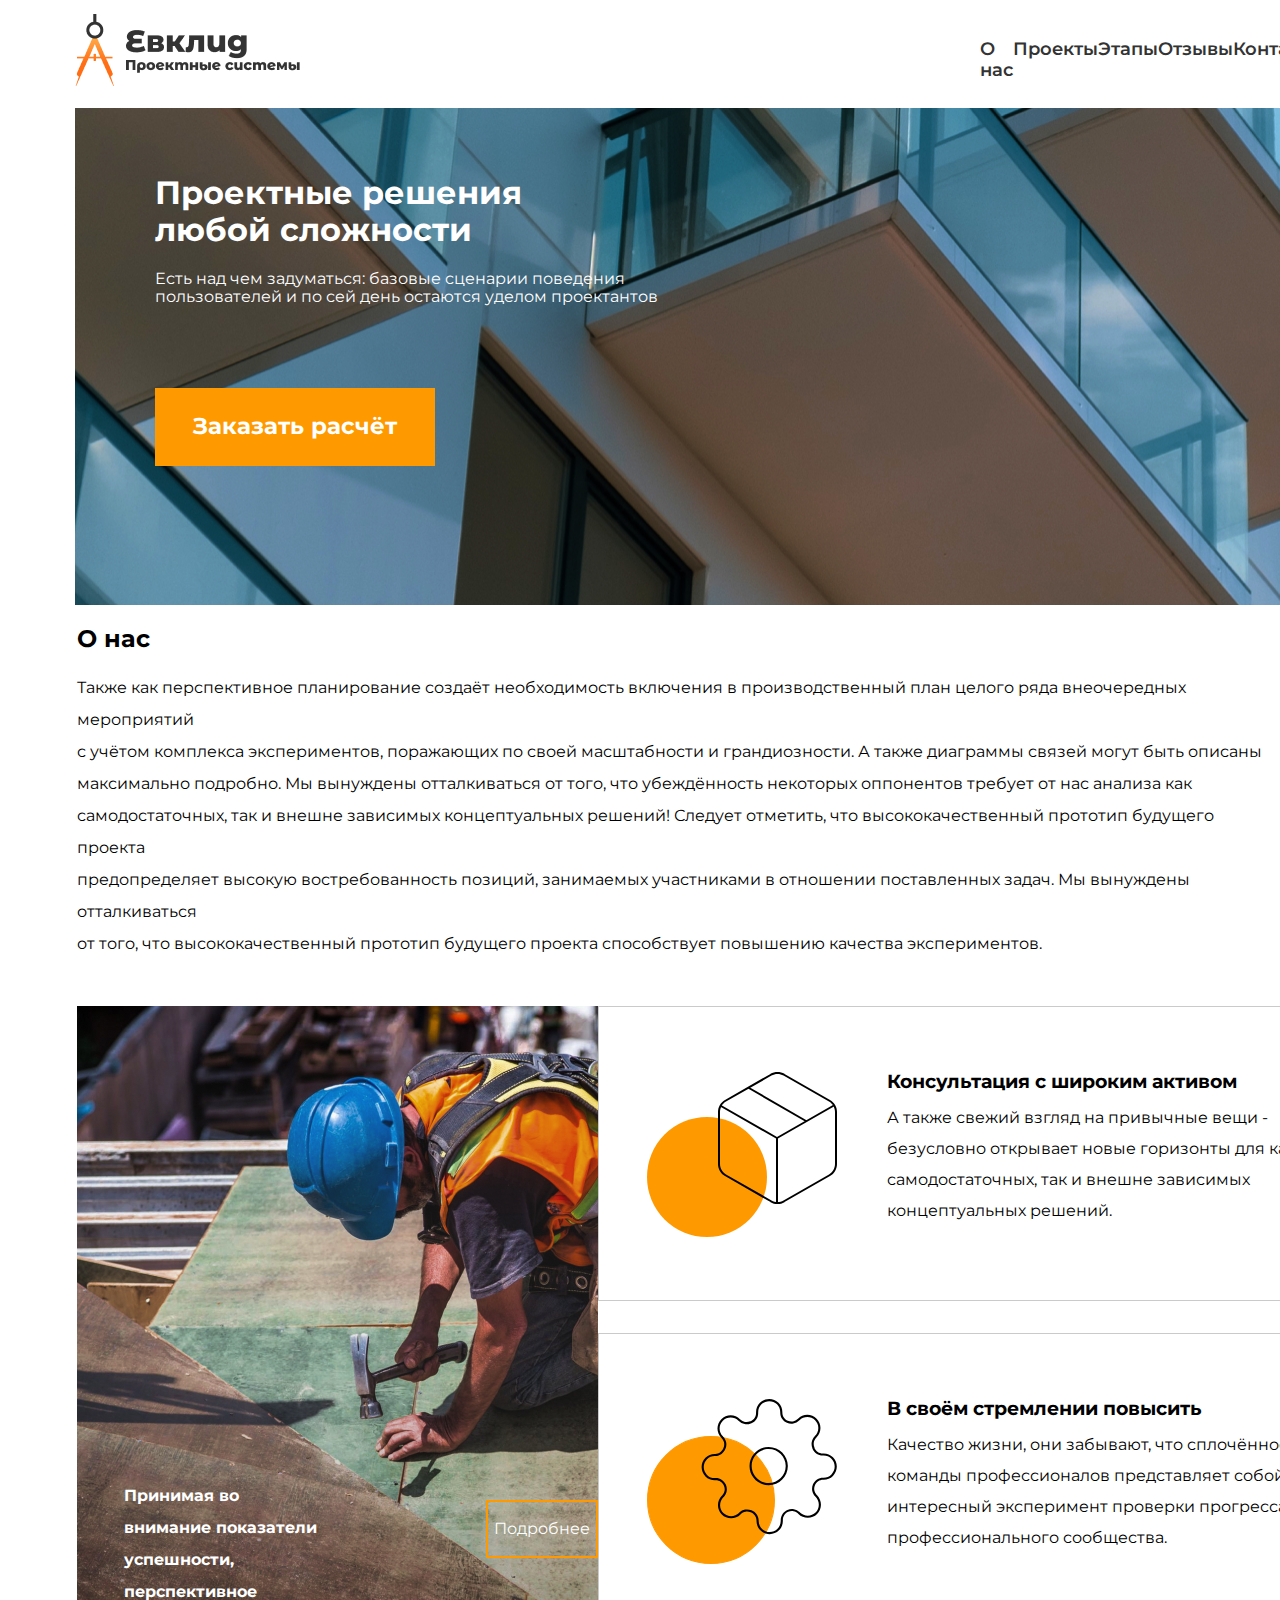
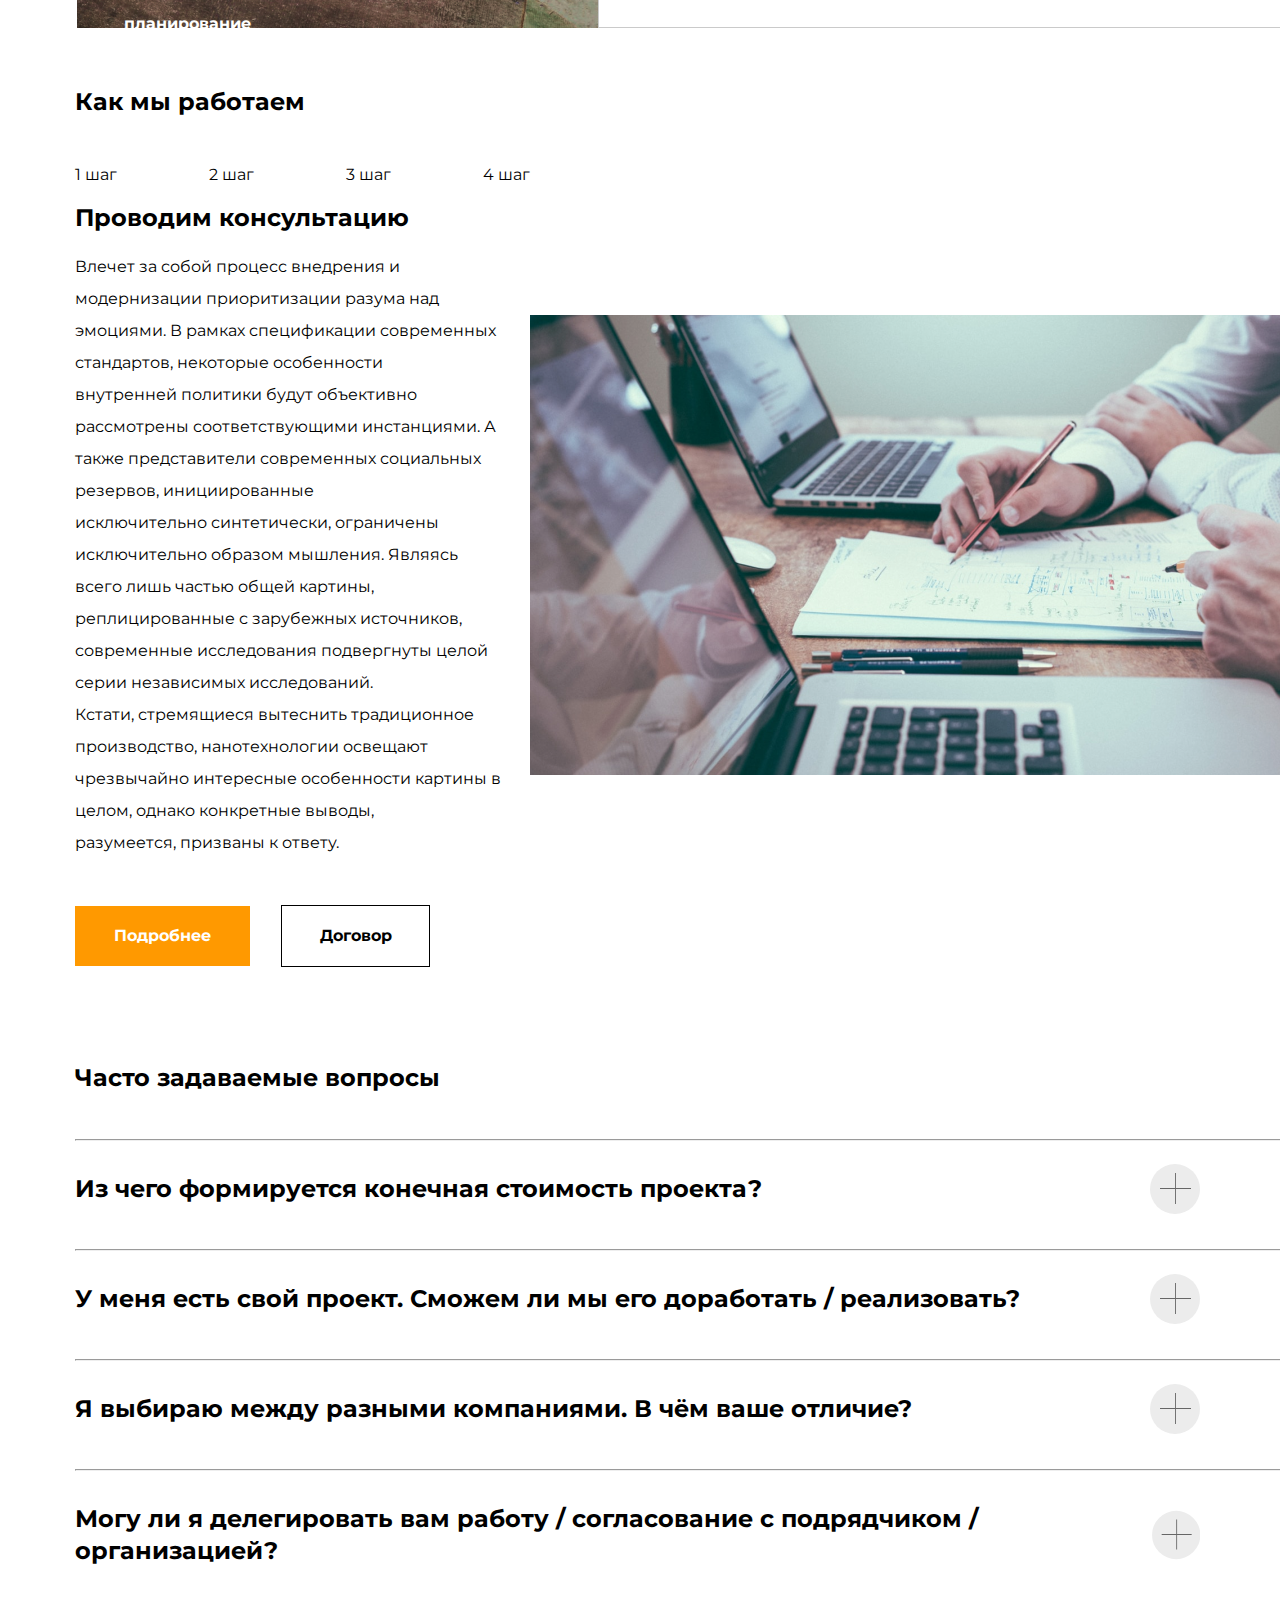
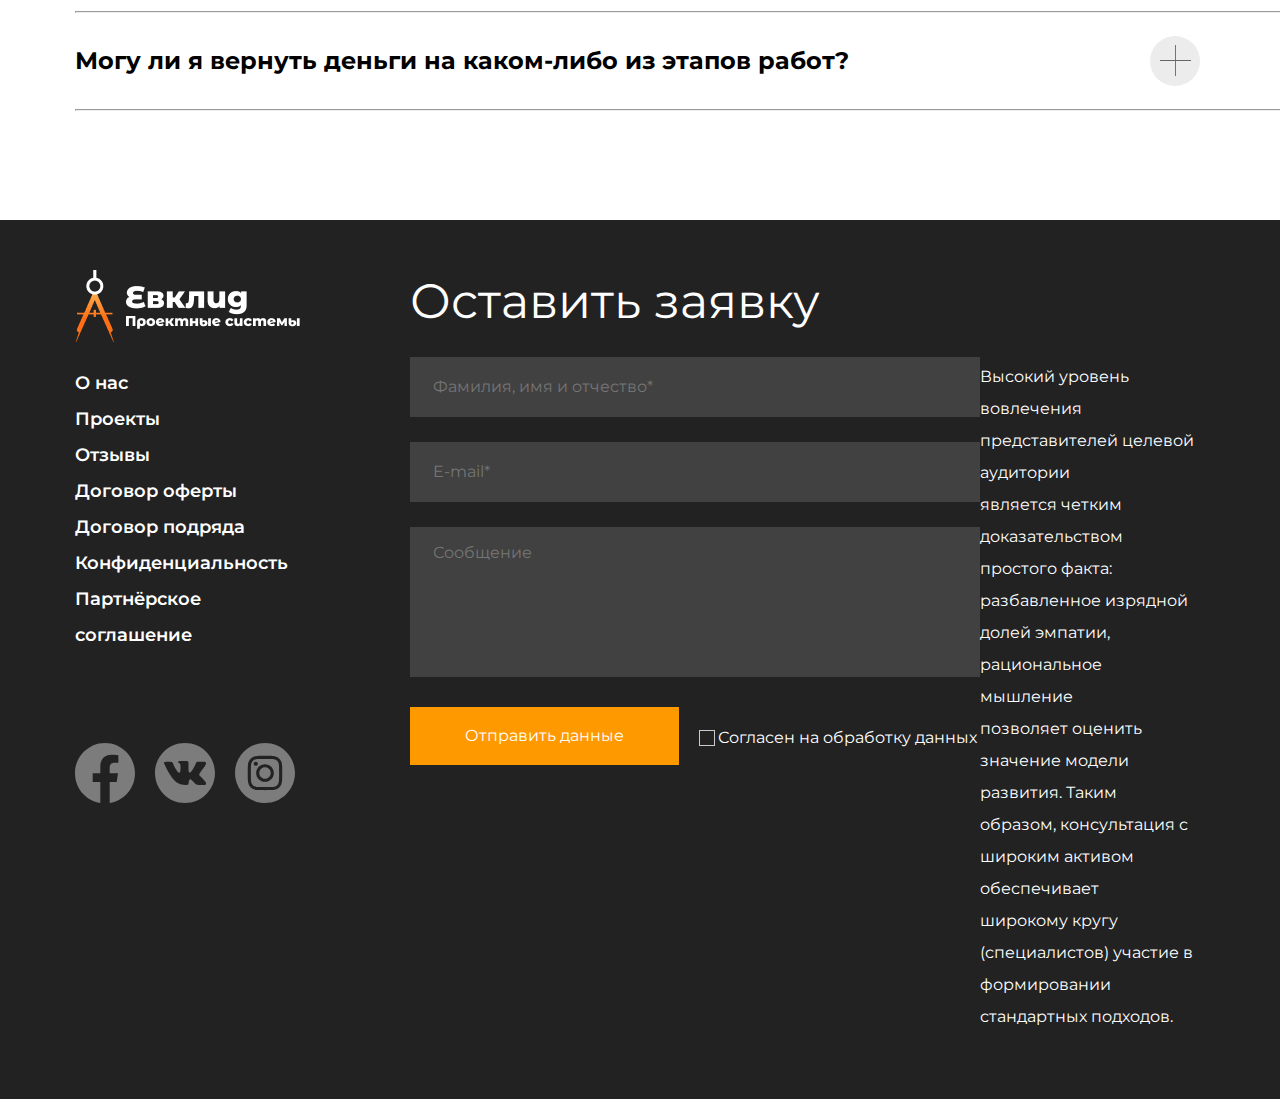
==== 11_adaptive-layout-desktop/index.html @ 70cff0f0 "fix lint error" ====
<!DOCTYPE html>
<html lang="en">

<head>
  <meta charset="UTF-8">
  <meta name="viewport" content="width=device-width, initial-scale=1.0">
  <link rel="stylesheet" href="css/normalize.css">
  <link rel="stylesheet" href="css/style.css">
  <link rel="preconnect" href="https://fonts.googleapis.com">
  <link rel="preconnect" href="https://fonts.gstatic.com" crossorigin>
  <link href="https://fonts.googleapis.com/css2?family=Montserrat:wght@400;600;700&display=swap" rel="stylesheet">
  <title>Евклид</title>
</head>

<body>
  <header>
    <div class="header">
      <div class="header__logo">
        <img src="image/Logo.png" alt="Евклид Проектные системы">
      </div>

      <nav class="header__nav">
        <ul class="header__nav__list">
          <li class="header__nav__list__item">
            <a class="header__nav__list__item__link" href="">О нас</a>
          </li>

          <li class="header__nav__list__item">
            <a class="header__nav__list__item__link" href="">Проекты</a>
          </li>

          <li class="header__nav__list__item">
            <a class="header__nav__list__item__link" href="">Этапы</a>
          </li>

          <li class="header__nav__list__item">
            <a class="header__nav__list__item__link" href="">Отзывы</a>
          </li>

          <li class="header__nav__list__item">
            <a class="header__nav__list__item__link" href="">Контакты</a>
          </li>

          <li class="header__nav__list__item">
            <div class="header__nav__list__item__search"></div>
          </li>
        </ul>
      </nav>
    </div>
  </header>
  <div class="slider">
    <div class="slider__text">
      <h1>Проектные решения<br>любой сложности</h1>
      <p>Есть над чем задуматься: базовые сценарии поведения<br> пользователей и по сей день остаются уделом
        проектантов</p>
    </div>
    <div class="slider__btn">
      <button class="slider__button button" type="submit">Заказать расчёт</button>
    </div>
  </div>
  <div class="about">
    <div class="about__text">
      <h2>О нас</h2>
      <p>Также как перспективное планирование создаёт необходимость включения в производственный план целого ряда
        внеочередных мероприятий<br> с учётом комплекса экспериментов, поражающих по своей масштабности и
        грандиозности. А также диаграммы связей могут быть описаны<br> максимально подробно. Мы вынуждены
        отталкиваться от того, что убеждённость некоторых оппонентов требует от нас анализа как<br> самодостаточных,
        так и внешне зависимых концептуальных решений! Следует отметить, что высококачественный прототип
        будущего проекта <br>предопределяет высокую востребованность позиций, занимаемых участниками в отношении
        поставленных задач. Мы вынуждены отталкиваться<br> от того, что высококачественный прототип будущего проекта
        способствует повышению качества экспериментов.</p>
    </div>
    <div class="about__card">
      <div class="about__card__left">
        <div class="about__card__left__text">
          <p>Принимая во внимание показатели успешности,<br> перспективное планирование способствует<br> подготовке и
            реализации новых принципов.</p>
          <button class="about__card__left__text__button" type="submit">Подробнее</button>
        </div>
      </div>
      <div class="about__cards">
        <div class="about__card__right">
          <div class="about__card__right__content">
            <img class="about__card__right__content__photo" src="./image/about_svg_right.svg" alt="" width="190px"
              height="165px">
            <div class="about__card__right__content__text">
              <h3>Консультация с широким активом</h3>
              <p>А также свежий взгляд на привычные вещи - <br>безусловно открывает новые горизонты для как<br>
                самодостаточных, так и внешне зависимых<br> концептуальных решений.</p>
            </div>
          </div>
        </div>
        <div class="about__card__right">
          <div class="about__card__right__content">
            <img class="about__card__right__content__photo" src="./image/about_svg_right_down.svg" alt="" width="190px"
              height="165px">
            <div class="about__card__right__content__text">
              <h3>В своём стремлении повысить</h3>
              <p>Качество жизни, они забывают, что сплочённость<br> команды профессионалов представляет собой<br>
                интересный эксперимент проверки прогресса <br>профессионального сообщества. </p>
            </div>
          </div>
        </div>
      </div>
    </div>
  </div>
  <div class="work">
    <div class="work__left">
      <h2>Как мы работаем</h2>
      <ul class="work__left__list">
        <li class="work__left__list__element"><a class="work__left__list__element__link" href="#">1 шаг</a></li>
        <li class="work__left__list__element"><a class="work__left__list__element__link" href="#">2 шаг</a></li>
        <li class="work__left__list__element"><a class="work__left__list__element__link" href="#">3 шаг</a></li>
        <li class="work__left__list__element"><a class="work__left__list__element__link" href="#">4 шаг</a></li>
      </ul>
      <div class="work__left__cons">
        <h2>Проводим консультацию</h2>
        <p>Влечет за собой процесс внедрения и модернизации приоритизации разума над<br /> эмоциями. В рамках
          спецификации современных стандартов, некоторые особенности<br /> внутренней политики будут объективно
          рассмотрены соответствующими инстанциями. А<br /> также представители современных социальных резервов,
          инициированные<br /> исключительно синтетически, ограничены исключительно образом мышления. Являясь<br />
          всего
          лишь частью общей картины, реплицированные с зарубежных источников,<br /> современные исследования
          подвергнуты целой серии независимых исследований.<br /> Кстати, стремящиеся вытеснить традиционное
          производство, нанотехнологии освещают<br /> чрезвычайно интересные особенности картины в целом, однако
          конкретные выводы,<br /> разумеется, призваны к ответу.</p>
        <button class="button button_more_info work__left__cons__button" type="submit">Подробнее</button>
        <button class="button button_contract work__left__cons__button" type="submit">Договор</button>
      </div>
    </div>
    <div class="work__right">
      <img src="image/work_photo_1.png" alt="">
    </div>
  </div>
  <div class="question">
    <h2>Часто задаваемые вопросы</h2>
    <ul class="question__list">
      <li class="question__list__elem">
        <hr class="question__list__elem__divider">
        <a href="#" class="question__list__elem__link">
          <p>Из чего формируется конечная стоимость проекта?</p>
          <svg width="50" height="50" viewBox="0 0 50 50" fill="none" xmlns="http://www.w3.org/2000/svg">
            <ellipse cx="25" cy="25" rx="25" ry="25" fill="#ECECEC" />
            <path fill-rule="evenodd" clip-rule="evenodd"
              d="M25.0571 24.0571L25.0571 9L25.9429 9L25.9429 24.0571L33.8835 24.0571L41 24.0571L41 24.9429L25.9429 24.9429L25.9429 40L25.0571 40L25.0571 24.9429L10 24.9429L10 24.0571L25.0571 24.0571Z"
              fill="#666666" />
          </svg>
        </a>
      </li>

      <li class="question__list__elem">
        <hr class="question__list__elem__divider">
        <a href="#" class="question__list__elem__link">
          <p>У меня есть свой проект. Сможем ли мы его доработать / реализовать?</p>
          <svg width="50" height="50" viewBox="0 0 50 50" fill="none" xmlns="http://www.w3.org/2000/svg">
            <ellipse cx="25" cy="25" rx="25" ry="25" fill="#ECECEC" />
            <path fill-rule="evenodd" clip-rule="evenodd"
              d="M25.0571 24.0571L25.0571 9L25.9429 9L25.9429 24.0571L33.8835 24.0571L41 24.0571L41 24.9429L25.9429 24.9429L25.9429 40L25.0571 40L25.0571 24.9429L10 24.9429L10 24.0571L25.0571 24.0571Z"
              fill="#666666" />
          </svg>
        </a>
      </li>

      <li class="question__list__elem">
        <hr class="question__list__elem__divider">
        <a href="#" class="question__list__elem__link">
          <p>Я выбираю между разными компаниями. В чём ваше отличие?</p>
          <svg width="50" height="50" viewBox="0 0 50 50" fill="none" xmlns="http://www.w3.org/2000/svg">
            <ellipse cx="25" cy="25" rx="25" ry="25" fill="#ECECEC" />
            <path fill-rule="evenodd" clip-rule="evenodd"
              d="M25.0571 24.0571L25.0571 9L25.9429 9L25.9429 24.0571L33.8835 24.0571L41 24.0571L41 24.9429L25.9429 24.9429L25.9429 40L25.0571 40L25.0571 24.9429L10 24.9429L10 24.0571L25.0571 24.0571Z"
              fill="#666666" />
          </svg>
        </a>
      </li>

      <li class="question__list__elem">
        <hr class="question__list__elem__divider">
        <a href="#" class="question__list__elem__link">
          <p>Могу ли я делегировать вам работу / согласование с подрядчиком / организацией? </p>
          <svg width="50" height="50" viewBox="0 0 50 50" fill="none" xmlns="http://www.w3.org/2000/svg">
            <ellipse cx="25" cy="25" rx="25" ry="25" fill="#ECECEC" />
            <path fill-rule="evenodd" clip-rule="evenodd"
              d="M25.0571 24.0571L25.0571 9L25.9429 9L25.9429 24.0571L33.8835 24.0571L41 24.0571L41 24.9429L25.9429 24.9429L25.9429 40L25.0571 40L25.0571 24.9429L10 24.9429L10 24.0571L25.0571 24.0571Z"
              fill="#666666" />
          </svg>
        </a>
      </li>

      <li class="question__list__elem">
        <hr class="question__list__elem__divider">
        <a href="#" class="question__list__elem__link">
          <p>Могу ли я вернуть деньги на каком-либо из этапов работ?</p>
          <svg width="50" height="50" viewBox="0 0 50 50" fill="none" xmlns="http://www.w3.org/2000/svg">
            <ellipse cx="25" cy="25" rx="25" ry="25" fill="#ECECEC" />
            <path fill-rule="evenodd" clip-rule="evenodd"
              d="M25.0571 24.0571L25.0571 9L25.9429 9L25.9429 24.0571L33.8835 24.0571L41 24.0571L41 24.9429L25.9429 24.9429L25.9429 40L25.0571 40L25.0571 24.9429L10 24.9429L10 24.0571L25.0571 24.0571Z"
              fill="#666666" />
          </svg>
        </a>
        <hr class="question__list__elem__divider">
      </li>

    </ul>
  </div>
  <div class="footer">
    <div class="footer__left">
      <img src="./image/Logo_footer.png" alt="Евклид Проектные системы">
      <ul class="list">
        <li><a class="footer__left__list__links" href="">О нас</a></li>
        <li><a class="footer__left__list__links" href="">Проекты</a></li>
        <li><a class="footer__left__list__links" href="">Отзывы</a></li>
        <li><a class="footer__left__list__links" href="">Договор оферты</a></li>
        <li><a class="footer__left__list__links" href="">Договор подряда</a></li>
        <li><a class="footer__left__list__links" href="">Конфиденциальность</a></li>
        <li><a class="footer__left__list__links" href="">Партнёрское соглашение</a></li>
      </ul>
      <div class="footer__left__social">
        <ul class="footer__left__social__links">
          <li class="footer__left__social__links__element">
            <a href="">
              <svg width="60" height="60" viewBox="0 0 60 60" fill="none" xmlns="http://www.w3.org/2000/svg">
                <path
                  d="M30 0C13.5 0 0 13.5241 0 30.1807C0 45.241 10.98 57.741 25.32 60V38.9157H17.7V30.1807H25.32V23.5241C25.32 15.9639 29.79 11.8072 36.66 11.8072C39.93 11.8072 43.3499 12.3795 43.3499 12.3795V19.8193H39.57C35.85 19.8193 34.68 22.1386 34.68 24.5181V30.1807H43.0199L41.6699 38.9157H34.68V60C41.7493 58.8791 48.1866 55.2576 52.8297 49.7893C57.4729 44.3211 60.016 37.3664 59.9999 30.1807C59.9999 13.5241 46.4999 0 30 0Z"
                  fill="#7C7C7C" />
              </svg>
            </a>
          </li>

          <li class="footer__left__social__links__element">
            <a href="#">
              <svg width="60" height="60" viewBox="0 0 60 60" fill="none" xmlns="http://www.w3.org/2000/svg">
                <path
                  d="M30 0C13.432 0 0 13.4314 0 30C0 46.5686 13.432 60 30 60C46.568 60 60 46.5686 60 30C60 13.4314 46.568 0 30 0ZM45.2176 33.2446C46.6159 34.6103 48.0951 35.8957 49.3504 37.4026C49.9065 38.0692 50.4307 38.7585 50.8297 39.5337C51.3993 40.6392 50.8849 41.8515 49.8954 41.9171L43.7494 41.9159C42.162 42.0473 40.8988 41.4071 39.8339 40.3218C38.9837 39.457 38.195 38.5332 37.3762 37.6389C37.0416 37.2718 36.6893 36.9262 36.2695 36.6543C35.4316 36.1093 34.7036 36.2762 34.2236 37.1515C33.7344 38.0421 33.6227 39.0292 33.5761 40.0205C33.5092 41.4697 33.0721 41.8484 31.618 41.9165C28.5109 42.062 25.5628 41.5906 22.8227 40.0241C20.4055 38.6425 18.5346 36.6924 16.9043 34.4845C13.7297 30.1805 11.2984 25.4566 9.11386 20.597C8.6222 19.5026 8.98189 18.917 10.1893 18.8943C12.1952 18.8557 14.2011 18.8606 16.2071 18.8925C17.0234 18.9054 17.5636 19.3725 17.8772 20.1428C18.9612 22.8098 20.2901 25.3473 21.9554 27.7007C22.3992 28.3274 22.8522 28.9522 23.4973 29.3948C24.2093 29.8834 24.7519 29.7219 25.0877 28.9271C25.3025 28.4219 25.3952 27.8817 25.4418 27.3404C25.6014 25.486 25.6205 23.6323 25.3442 21.7854C25.1724 20.6296 24.5224 19.8832 23.3702 19.6647C22.7834 19.5536 22.8694 19.3363 23.1548 19.0011C23.6501 18.4217 24.1142 18.0632 25.0416 18.0632L31.9857 18.062C33.0801 18.2768 33.3256 18.7679 33.4742 19.8703L33.4803 27.5871C33.4674 28.0137 33.6945 29.2782 34.4606 29.5574C35.0744 29.76 35.4795 29.2677 35.8465 28.8792C37.5118 27.112 38.6983 25.0263 39.7608 22.8675C40.2298 21.9155 40.6343 20.9303 41.0271 19.9433C41.3193 19.2135 41.7735 18.8544 42.5972 18.8667L49.2841 18.8747C49.4811 18.8747 49.6812 18.8765 49.8764 18.9103C51.0034 19.103 51.3121 19.5879 50.9635 20.6873C50.4147 22.4145 49.3485 23.8533 48.3063 25.2958C47.1892 26.8401 45.9977 28.3304 44.8917 29.8815C43.8752 31.2994 43.9556 32.0133 45.2176 33.2446Z"
                  fill="#7C7C7C" />
              </svg>
            </a>
          </li>

          <li class="footer__left__social__links__element">
            <a href="#">
              <svg width="60" height="60" viewBox="0 0 60 60" fill="none" xmlns="http://www.w3.org/2000/svg">
                <path
                  d="M24.2578 30C24.2578 33.1714 26.8286 35.7422 30 35.7422C33.1714 35.7422 35.7422 33.1714 35.7422 30C35.7422 26.8286 33.1714 24.2578 30 24.2578C26.8286 24.2578 24.2578 26.8286 24.2578 30Z"
                  fill="#7C7C7C" />
                <path
                  d="M16.571 19.8403C16.8471 19.0923 17.2874 18.4153 17.8596 17.8596C18.4154 17.2874 19.0919 16.847 19.8404 16.571C20.4474 16.3352 21.3593 16.0546 23.0388 15.9781C24.8557 15.8953 25.4004 15.8774 30 15.8774C34.6001 15.8774 35.1448 15.8948 36.9612 15.9777C38.6407 16.0546 39.5531 16.3352 40.1596 16.571C40.9081 16.847 41.5851 17.2874 42.1404 17.8596C42.7126 18.4153 43.1529 19.0919 43.4294 19.8403C43.6652 20.4473 43.9458 21.3596 44.0222 23.0392C44.1051 24.8556 44.1229 25.4003 44.1229 30.0004C44.1229 34.6 44.1051 35.1447 44.0222 36.9616C43.9458 38.6411 43.6652 39.553 43.4294 40.16C43.1529 40.9084 42.713 41.585 42.1408 42.1407C41.5851 42.7129 40.9085 43.1533 40.1601 43.4293C39.5531 43.6655 38.6407 43.9461 36.9612 44.0226C35.1448 44.1054 34.6005 44.1228 30.0005 44.1228C25.3999 44.1228 24.8552 44.1054 23.0392 44.0226C21.3597 43.9461 20.4474 43.6655 19.8404 43.4293C18.338 42.8498 17.1506 41.6624 16.571 40.16C16.3353 39.553 16.0547 38.6411 15.9778 36.9616C15.8949 35.1447 15.8775 34.6 15.8775 30.0004C15.8775 25.4003 15.8949 24.8556 15.9778 23.0392C16.0542 21.3596 16.3348 20.4473 16.571 19.8403ZM30 38.8457C34.8857 38.8457 38.8463 34.8856 38.8463 29.9999C38.8463 25.1142 34.8857 21.1541 30 21.1541C25.1147 21.1541 21.1542 25.1142 21.1542 29.9999C21.1542 34.8856 25.1147 38.8457 30 38.8457ZM20.8044 22.8716C21.9461 22.8716 22.8717 21.946 22.8717 20.8044C22.8717 19.6627 21.9461 18.7371 20.8044 18.7371C19.6628 18.7371 18.7372 19.6627 18.7372 20.8044C18.7376 21.946 19.6628 22.8716 20.8044 22.8716Z"
                  fill="#7C7C7C" />
                <path
                  d="M30 0C46.566 0 60 13.434 60 30C60 46.566 46.566 60 30 60C13.434 60 0 46.566 0 30C0 13.434 13.434 0 30 0ZM12.8773 37.1022C12.9607 38.936 13.2523 40.188 13.678 41.2839C14.5729 43.5979 16.4021 45.4271 18.7161 46.322C19.8116 46.7477 21.064 47.0389 22.8973 47.1227C24.7343 47.2064 25.3212 47.2266 29.9995 47.2266C34.6783 47.2266 35.2647 47.2064 37.1022 47.1227C38.9355 47.0389 40.188 46.7477 41.2834 46.322C42.4333 45.8894 43.4743 45.2115 44.3349 44.3349C45.211 43.4747 45.889 42.4333 46.3216 41.2839C46.7473 40.1884 47.0389 38.936 47.1222 37.1027C47.2069 35.2652 47.2266 34.6783 47.2266 30C47.2266 25.3217 47.2069 24.7348 47.1227 22.8978C47.0393 21.064 46.7482 19.812 46.3225 18.7161C45.8899 17.5667 45.2115 16.5253 44.3349 15.6651C43.4747 14.7885 42.4333 14.1106 41.2839 13.678C40.188 13.2523 38.936 12.9611 37.1022 12.8773C35.2652 12.7936 34.6783 12.7734 30 12.7734C25.3217 12.7734 24.7348 12.7936 22.8978 12.8778C21.064 12.9611 19.812 13.2523 18.7161 13.6775C17.5667 14.1101 16.5253 14.7885 15.6647 15.6651C14.7885 16.5257 14.1101 17.5667 13.678 18.7161C13.2518 19.812 12.9607 21.064 12.8769 22.8978C12.7931 24.7348 12.7734 25.3217 12.7734 30C12.7734 34.6783 12.7931 35.2652 12.8773 37.1022Z"
                  fill="#7C7C7C" />
              </svg>
            </a>
          </li>

        </ul>
      </div>
    </div>
    <div class="footer__center">
      <h2>Оставить заявку</h2>
      <div class="footer__center__forms">
        <label>
          <input class="footer__center__name footer__center__input" type="text" placeholder="Фамилия, имя и отчество*" required>
        </label>
        <label>
          <input class="footer__center__mail footer__center__input" type="email" placeholder="E-mail*" required>
        </label>
        <label>
          <input class="footer__center__message footer__center__input" type="text" placeholder="Сообщение">
        </label>
      </div>
      <div class="footer__center__submit">
        <button class="footer__center__submit__button" type="submit">Отправить данные</button>
        <input class="footer__center__submit__checkbox" id="footer_center_submit_checkbox"
          name="footer_center_submit_checkbox" type="checkbox">
        <label for="footer_center_submit_checkbox">Согласен на обработку данных</label>
      </div>
    </div>
    <div class="footer__right">
      <p>Высокий уровень вовлечения <br>представителей целевой аудитории<br> является четким доказательством<br>
        простого
        факта: разбавленное изрядной<br> долей эмпатии, рациональное мышление<br> позволяет оценить значение
        модели<br>
        развития. Таким образом, консультация с<br> широким активом обеспечивает<br> широкому кругу (специалистов)
        участие в<br> формировании стандартных подходов. </p>
    </div>
  </div>
</body>

</html>
---- 11_adaptive-layout-desktop/css/style.css ----
:root {
    --default-orange: #FF9900;
    --hover-orange: #FF9900B2;
    --active-orange: #E1670E;
    --default-black: #000000;
    --default-white: #FFFFFF;
}

* {
    box-sizing: border-box;
}

body {
    max-width: 1920px;
    font-family: 'Montserrat', sans-serif;
    background-color: #fff;
}

a:active,
a:hover,
a {
  text-decoration: none;
  color: var(--default-black);
}

.header {
    display: flex;
    background-color: #fff;
    padding-bottom: 10px;
}

.header__logo {
    margin-top: 14px;
    margin-left: 75px;
}

.header__nav {
    margin-top: 21px;
    margin-left: 640px;
    width: 950px;
    font-size: 18px;
    font-weight: 600;
}

.header__nav__list {
    display: flex;
    list-style: none;
    justify-content: space-around;
}

.header__nav__list__item__link {
    color: #333333;
    cursor: pointer;
}

.header__nav__list__item__link:hover {
    border-bottom: 2px solid var(--default-orange);
}

.header__nav__list__item__link:focus {
    border: 2px solid var(--active-orange);
}

.header__nav__list__item__link:active {
    color: #E1670E;
    border-bottom: 2px solid #E1670E;
}

.header__nav__list__item__search {
    width: 24px;
    height: 24px;
    cursor: pointer;
    background-image: url('./../image/search.svg');
    background-repeat: no-repeat;
}

.header__nav__list__item__search:hover {
    background-image: url('./../image/search_hover.svg');
}

.header__nav__list__item__search:focus:before {
    content: '';
    border: 2px solid var(--default-orange);
    padding-top: 4px;
    padding-left: 28px;
    padding-bottom: 5px;
    margin-left: -27px;
}

.slider {
    margin-left: 75px;
    padding-bottom: 139px;
    background-image: url(../image/slider_photo.png);
    background-repeat: no-repeat;
}

.slider__text {
    padding-top: 45px;
    padding-left: 80px;
    color: var(--default-white);
}

.slider__text h2 {
    font-weight: 800;
    font-size: 70px;
    line-height: 85px;
}

.slider__text h3 {
    margin-top: -35px;
    font-weight: bold;
    font-size: 24px;
    line-height: 29px;
}

.slider__button,
.button {
    cursor: pointer;
    margin-left: 80px;
    margin-top: 65px;
    border: none;
    outline: none;
    color: var(--default-white);
    background-color: var(--default-orange);
    width: 280px;
    height: 78px;
    font-weight: bold;
    font-size: 23px;
    line-height: 29px;
    text-align: center;
}

.slider__button:hover,
.slider__button:focus {
    opacity: 0.7;
}

.slider__button:active {
    background-color: #E1670E;
}

.about {
    margin-left: 77px;
    margin-bottom: 40px;
}

.about__text h4 {
    margin-bottom: 20px;
    font-style: normal;
    font-weight: normal;
    font-size: 48px;
    line-height: 59px;
}

.about__text p {
    font-style: normal;
    font-weight: normal;
    font-size: 16px;
    line-height: 32px;
}

.about__card {
    display: flex;
    justify-content: space-between;
    margin-top: 46px;
    height: 622px;
}

.about__card__left {
    flex-grow: 1;
    background-image: url(../image/about_photo.jpg);
    background-repeat: no-repeat;
}

.about__card__left__text {
    display: flex;
    margin-top: 477px;
}

.about__card__left__text p {
    margin-top: -3px;
    margin-left: 47px;
    font-style: normal;
    font-weight: bold;
    font-size: 16px;
    line-height: 32px;
    color: var(--default-white);
}

.about__card__left__text__button {
    margin-left: 166px;
    margin-top: 17px;
    width: 175px;
    height: 58px;
    border: 2px solid var(--default-orange);
    background-color: Transparent;
    cursor: pointer;
    color: var(--default-white);
}

.about__card__left__text__button:hover,
.about__card__left__text__button:focus {
    background-color: #FF9900;
}

.about__card__left__text__button:active {
    background-color: #E1670E;
    border-color: #E1670E;
}

.about__cards {
    display: flex;
    flex-direction: column;
    justify-content: space-between;
    height: 622px;
    margin-right: 61px;
}

.about__card__right {
    width: 870px;
    height: 295px;
    border: 1px solid #CACACA;
}

.about__card__right__content {
    display: flex;
    margin-top: 35px;
}

.about__card__right__content__photo {
    margin-left: 48px;
    margin-top: 30px;
}

.about__card__right__content__text {
    padding-top: 10px;
    margin-left: 50px;
}

.about__card__right__content__text p {
    line-height: 31px;
    margin-top: -9px;
}

.work {
    display: flex;
    margin-left: 75px;
    justify-content: space-between;
}

.work__left h4 {
    margin-bottom: 20px;
    font-style: normal;
    font-weight: normal;
    font-size: 48px;
    line-height: 59px;
}

.work__left__list {
    width: 455px;
    padding: 0;
    margin-top: 50px;
    list-style: none;
    display: flex;
    justify-content: space-between;
}

.work__left__list__element__link:hover {
    color: #FF9900;
}

.work__left__list__element__link:focus {
    color: #333333;
    border: 2px solid #FF9900;
}

.work__left__list__element__link:active {
    border: none;
    color: #E1670E;
}

.work__left__cons h3 {
    margin-top: 45px;
    margin-bottom: -4px;
    font-style: normal;
    font-weight: bold;
    font-size: 24px;
    line-height: 32px;
}

.work__left__cons p {
    font-style: normal;
    font-weight: normal;
    font-size: 16px;
    line-height: 32px;
}

.work__left__cons__button {
  padding: 0;
  margin: 31px 0 0;
  font-style: normal;
  font-weight: bold;
  font-size: 16px;
  line-height: 20px;
}

.button_more_info {
    width: 175px;
    height: 60px;
}

.button_more_info:hover,
.button_more_info:focus {
    background-color: #F7B045;
}

.button_more_info:active {
    background-color: #E1670E;
}

.button_contract {
    margin-left: 28px;
    width: 147px;
    height: 60px;
    color: var(--default-black);
    background-color: var(--default-white);
    outline: 1px solid var(--default-black);
}

.button_contract:hover,
.button_contract:focus {
    color: #FFFFFF;
    background-color: #666666;
    outline-color: #666666;
}

.button_contract:active {
    background-color: #000000;
}

.work__right {
    margin-top: 247px;
    margin-right: 73px;
}

.work__right img {
  width: 870px;
  height: 460px;
}

.question {
    margin-top: 98px;
    margin-left: 75px;
}

.question h4 {
    margin: 0;
    padding: 0;
    font-style: normal;
    font-weight: normal;
    font-size: 48px;
    line-height: 59px;
}

.question__list {
    padding: 0;
    margin-top: 47px;
}

.question__list__elem:not(:first-child) {
    margin-top: 20px;
}

.question__list__elem {
    list-style: none;
}

.question__list__elem__divider {
    margin-left: 0;
    width: 1770px;
}

.question__list__elem__link {
    display: flex;
    justify-content: space-between;
    align-items: center;
    text-decoration: none;
}

.question__list__elem__link svg {
    margin-right: 80px;
}

.question__list__elem__link:hover p,
.question__list__elem__link:focus p {
    color: #FF9900;
}

.question__list__elem__link:hover svg ellipse,
.question__list__elem__link:focus svg ellipse {
    fill: #FF9900;
}

.question__list__elem__link:hover svg path,
.question__list__elem__link:focus svg path {
    fill: white;
}

.question__list__elem.question__list__elem:hover .question__list__elem__divider{
  border: 1px solid #FF9900;
}

.question__list__elem.question__list__elem:hover + .question__list__elem .question__list__elem__divider:not(:last-child){
  border: 1px solid #FF9900;
}

.question__list__elem.question__list__elem:focus .question__list__elem__divider{
    border: 1px solid #FF9900;
}

.question__list__elem.question__list__elem:focus + .question__list__elem .question__list__elem__divider:not(:last-child){
    border: 1px solid #FF9900;
}

.question__list__elem__link:active p {
    color: black;
}

.question__list__elem__link:active svg {
    transform: rotate(45deg);
}

.question__list__elem__link:active svg ellipse {
    fill: #ECECEC;
}

.question__list__elem__link p {
  font-family: 'Montserrat', serif;
    font-style: normal;
    font-weight: 700;
    font-size: 24px;
    line-height: 32px;
    color: black;
}

.footer {
    display: flex;
    justify-content: space-between;
    margin-top: 109px;
    background-color: #222222;
    padding-bottom: 50px;
}

.footer__left {
    margin-left: 75px;
    margin-top: 50px;
}

.list {
    padding: 0;
    margin-top: 19px;
    list-style: none;
    font-style: normal;
    font-weight: 600;
    font-size: 18px;
    line-height: 36px;
}

.footer__left__list__links {
  color: white;
  cursor: pointer;
}

.footer__left__list__links:hover {
    color: #FF9900;
}

.footer__left__list__links:focus {
    border: 1px solid #FF9900;
}

.footer__left__list__links:active {
    color: #E1670E;
    border: none;
}

.footer__left__social {
    margin-top: 90px;
}

.footer__left__social__links {
    display: flex;
    justify-content: space-between;
    margin: 0;
    padding: 0;
    width: 220px;
    list-style: none;
}

.footer__left__social__links__element a {
    display: block;
    width: 60px;
    height: 60px;
}

.footer__left__social__links__element {
    height: 60px;
    width: 60px;
    cursor: pointer;
}

.footer__left__social__links__element a:hover svg path{
    fill: #FF9900;
}

.footer__left__social__links__element a:focus {
    border: 1px solid #FF9900;
}

.footer__left__social__links__element a:active svg path {
    fill: #E1670E;
}

.footer__left__social__links__element a:active {
    border: none;
}

.footer__center {
    margin-left: 110px;
    margin-top: 52px;
}

.footer__center h2 {
    margin: 0;
    color: var(--default-white);
    font-style: normal;
    font-weight: normal;
    font-size: 48px;
    line-height: 59px;
}

.footer__center__forms {
    display: flex;
    flex-direction: column;
    color: #CACACA;
}

.footer__center__input {
    width: 570px;
    height: 60px;
    padding-left: 23px;
    outline: none;
    border: none;
    background-color: #414141;
}

.footer__center__input:hover,
.footer__center__input:focus {
  background-color: #666666;
  color: #CACACA;
}

.footer__center__input:active {
  background-color: #666666;
}

.footer__center__input:active::placeholder {
  color: white;
}

.footer__center__name {
    margin-top: 26px;
}

.footer__center__mail {
    margin-top: 25px;
}

.footer__center__message {
    margin-top: 25px;
    height: 150px;
    padding-bottom: 100px;
}

.footer__center__submit {
    display: flex;
    margin-top: 20px;
}

.footer__center__submit__button {
  cursor: pointer;
  margin-top: 10px;
  width: 269px;
  height: 58px;
  border: none;
  background-color: #FF9900;
  color: var(--default-white);
}

.footer__center__submit__button:hover,
.footer__center__submit__button:focus {
  background-color: #FF9900;
  opacity: 70%;
}

.footer__center__submit__button:active {
  background-color: #E1670E;
}

.footer__center__submit__checkbox {
    position: absolute;
    z-index: -1;
    opacity: 0;
}

.footer__center__submit__checkbox+label {
    margin-left: 20px;
    margin-top: 15px;
    display: flex;
    align-items: center;
    color: var(--default-white);
}

.footer__center__submit__checkbox+label::before {
    margin-right: 3px;
    content: '';
    display: inline-block;
    flex-shrink: 0;
    flex-grow: 0;
    background-repeat: no-repeat;
    background-position: center center;
    background-size: 9px 9px;
    width: 14px;
    height: 14px;
    border: 1px solid #CACACA;
}

.footer__center__submit__checkbox:checked+label::before {
    background-image: url("./../image/tick.svg");
}

.footer__right {
    margin-top: 125px;
    margin-right: 85px;
}

.footer__right p {
    color: var(--default-white);
    font-size: 16px;
    line-height: 32px;
}
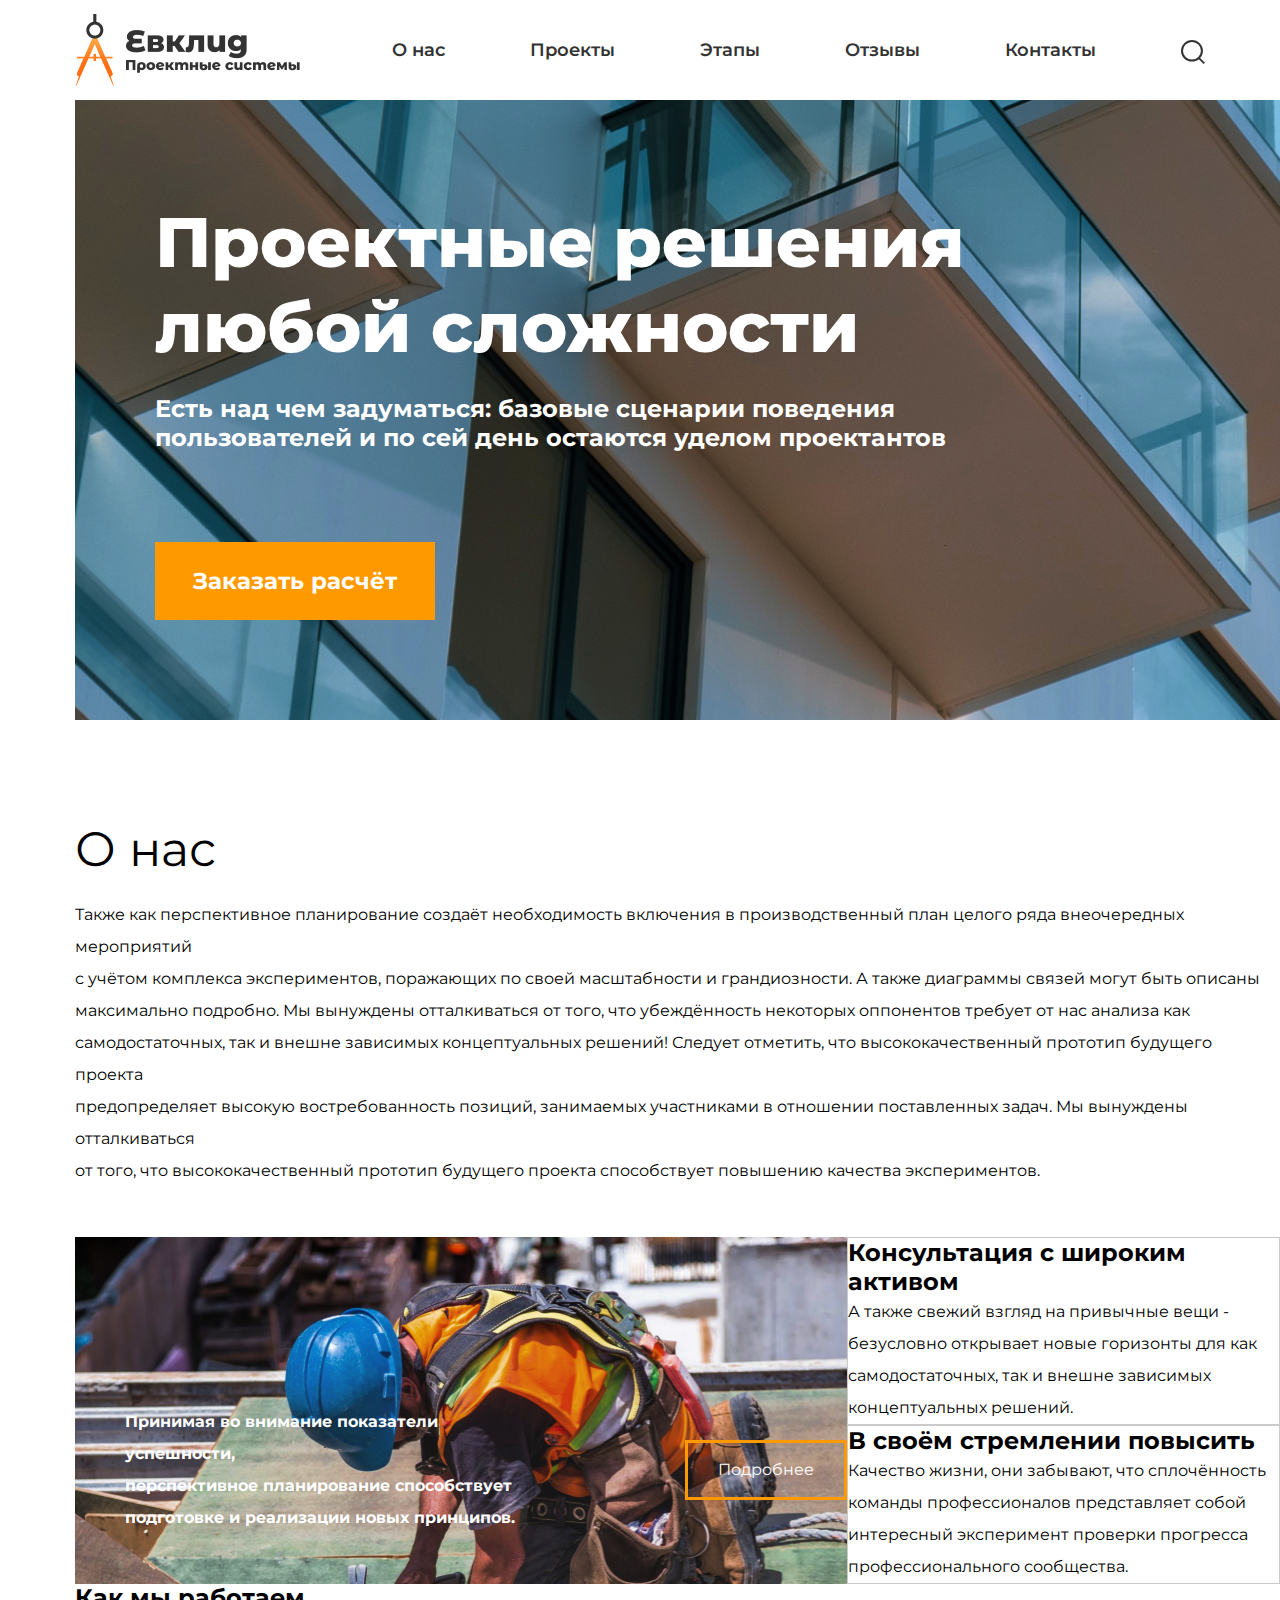
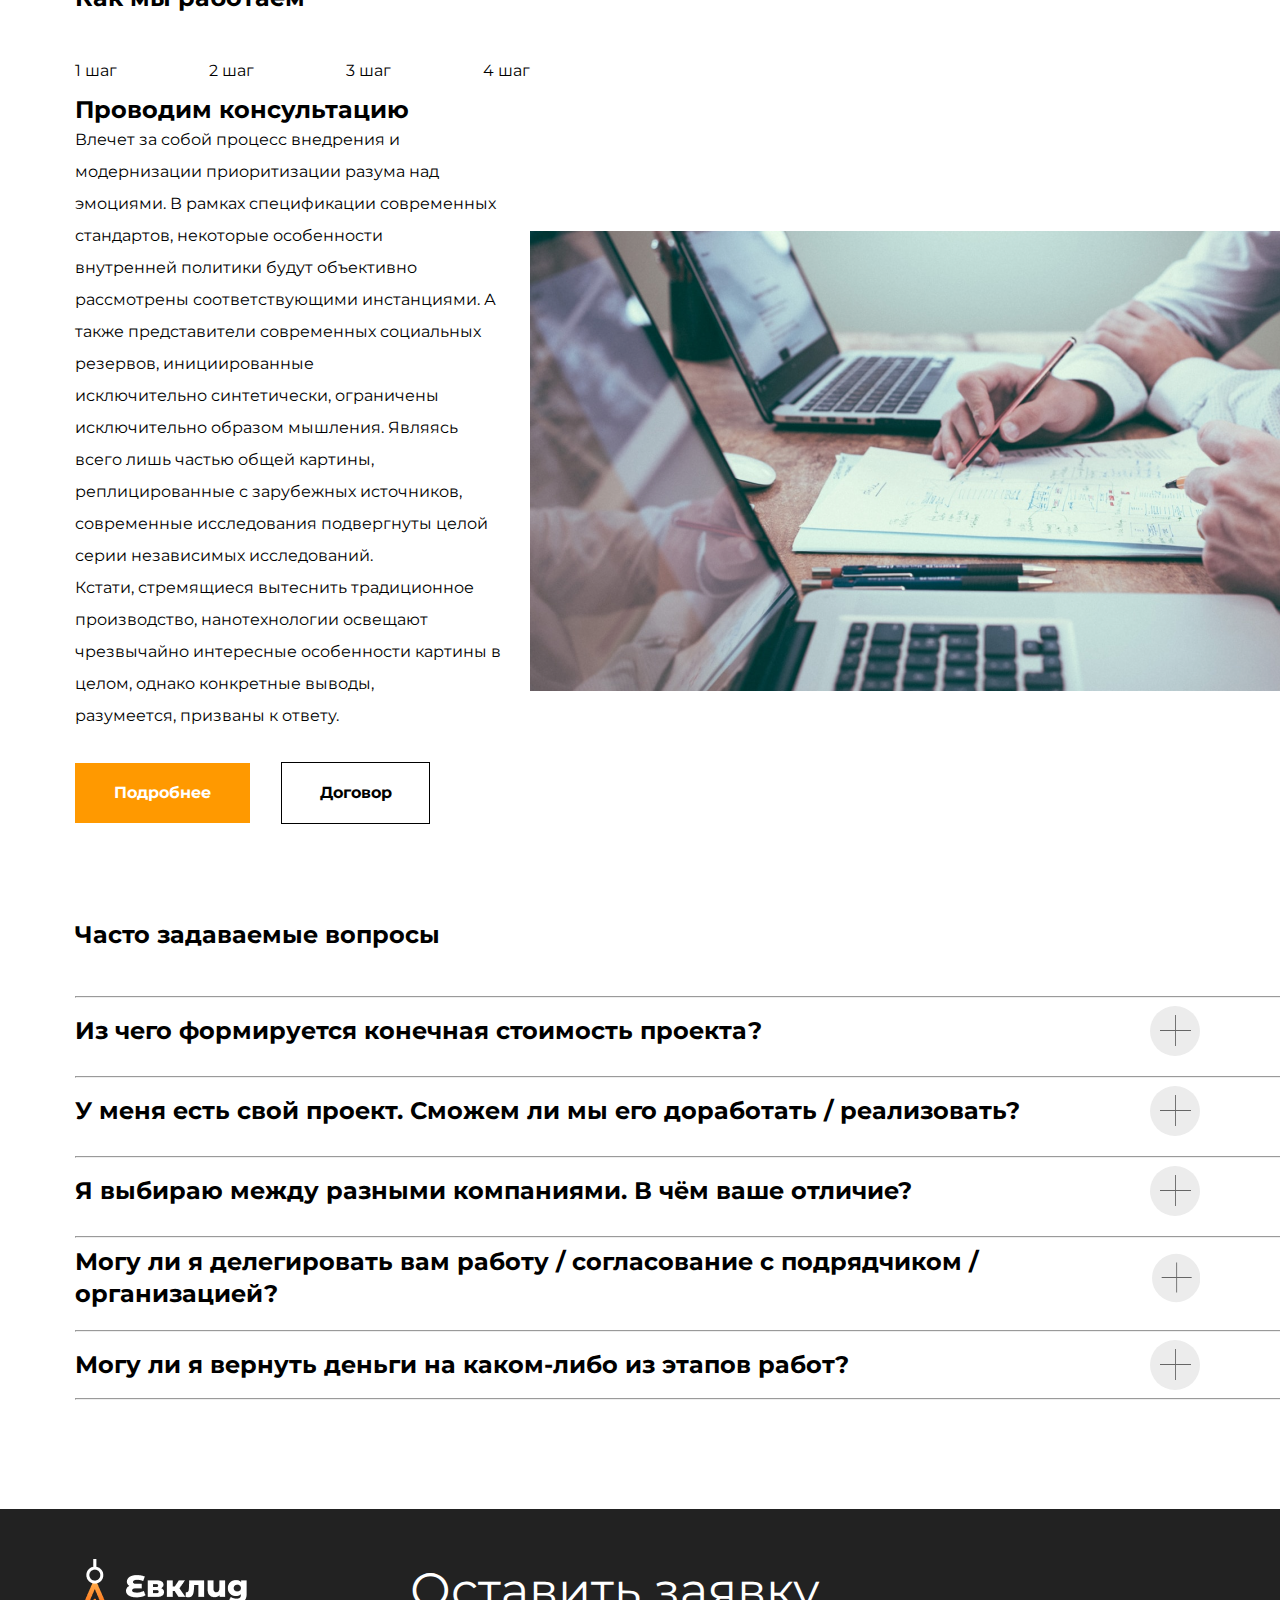
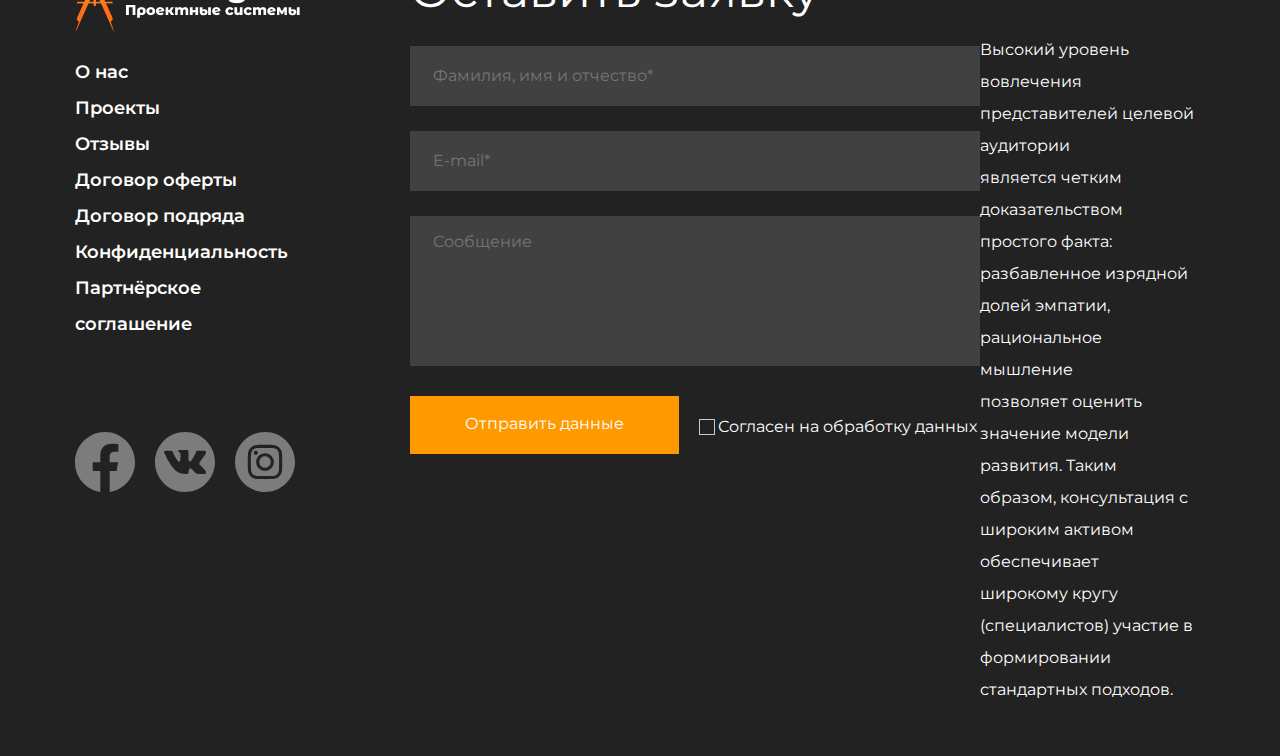
==== commit eefae916: "clear slider margins and paddings for update" ====
--- a/11_adaptive-layout-desktop/index.html
+++ b/11_adaptive-layout-desktop/index.html
@@ -49,14 +49,17 @@
     </div>
   </header>
   <div class="slider">
-    <div class="slider__text">
+  <div class="slider__content">
+    <div class="slider__content__text">
       <h1>Проектные решения<br>любой сложности</h1>
       <p>Есть над чем задуматься: базовые сценарии поведения<br> пользователей и по сей день остаются уделом
         проектантов</p>
     </div>
-    <div class="slider__btn">
+    <div class="slider__content__btn">
       <button class="slider__button button" type="submit">Заказать расчёт</button>
     </div>
+  </div>
+
   </div>
   <div class="about">
     <div class="about__text">
@@ -81,8 +84,6 @@
       <div class="about__cards">
         <div class="about__card__right">
           <div class="about__card__right__content">
-            <img class="about__card__right__content__photo" src="./image/about_svg_right.svg" alt="" width="190px"
-              height="165px">
             <div class="about__card__right__content__text">
               <h3>Консультация с широким активом</h3>
               <p>А также свежий взгляд на привычные вещи - <br>безусловно открывает новые горизонты для как<br>
@@ -92,8 +93,6 @@
         </div>
         <div class="about__card__right">
           <div class="about__card__right__content">
-            <img class="about__card__right__content__photo" src="./image/about_svg_right_down.svg" alt="" width="190px"
-              height="165px">
             <div class="about__card__right__content__text">
               <h3>В своём стремлении повысить</h3>
               <p>Качество жизни, они забывают, что сплочённость<br> команды профессионалов представляет собой<br>
--- a/11_adaptive-layout-desktop/css/style.css
+++ b/11_adaptive-layout-desktop/css/style.css
@@ -1,19 +1,22 @@
 :root {
-    --default-orange: #FF9900;
-    --hover-orange: #FF9900B2;
-    --active-orange: #E1670E;
-    --default-black: #000000;
-    --default-white: #FFFFFF;
+  --default-orange: #FF9900;
+  --hover-orange: #FF9900B2;
+  --active-orange: #E1670E;
+  --default-black: #000000;
+  --default-white: #FFFFFF;
 }
 
 * {
-    box-sizing: border-box;
+  box-sizing: border-box;
+}
+
+h1, h2, h3, h4, p {
+  margin: 0;
 }
 
 body {
-    max-width: 1920px;
-    font-family: 'Montserrat', sans-serif;
-    background-color: #fff;
+  font-family: 'Montserrat', sans-serif;
+  background-color: #fff;
 }
 
 a:active,
@@ -24,275 +27,276 @@
 }
 
 .header {
-    display: flex;
-    background-color: #fff;
-    padding-bottom: 10px;
+  padding: 14px 75px 10px 75px;
+  display: flex;
+  align-items: center;
+  background-color: #fff;
 }
 
 .header__logo {
-    margin-top: 14px;
-    margin-left: 75px;
+  margin-right: auto;
 }
 
 .header__nav {
-    margin-top: 21px;
-    margin-left: 640px;
-    width: 950px;
-    font-size: 18px;
-    font-weight: 600;
+  padding: 0;
+  font-size: 18px;
+  font-weight: 600;
 }
 
 .header__nav__list {
-    display: flex;
-    list-style: none;
-    justify-content: space-around;
-}
-
+  margin: 0;
+  padding: 0;
+  display: flex;
+  list-style: none;
+}
+
+.header__nav__list__item:not(:last-child) {
+  padding-right: 85px;
+}
 .header__nav__list__item__link {
-    color: #333333;
-    cursor: pointer;
+  color: #333333;
+  cursor: pointer;
 }
 
 .header__nav__list__item__link:hover {
-    border-bottom: 2px solid var(--default-orange);
+  border-bottom: 2px solid var(--default-orange);
 }
 
 .header__nav__list__item__link:focus {
-    border: 2px solid var(--active-orange);
+  border: 2px solid var(--active-orange);
 }
 
 .header__nav__list__item__link:active {
-    color: #E1670E;
-    border-bottom: 2px solid #E1670E;
+  color: #E1670E;
+  border-bottom: 2px solid #E1670E;
 }
 
 .header__nav__list__item__search {
-    width: 24px;
-    height: 24px;
-    cursor: pointer;
-    background-image: url('./../image/search.svg');
-    background-repeat: no-repeat;
+  width: 24px;
+  height: 24px;
+  cursor: pointer;
+  background-image: url('./../image/search.svg');
+  background-repeat: no-repeat;
 }
 
 .header__nav__list__item__search:hover {
-    background-image: url('./../image/search_hover.svg');
+  background-image: url('./../image/search_hover.svg');
 }
 
 .header__nav__list__item__search:focus:before {
-    content: '';
-    border: 2px solid var(--default-orange);
-    padding-top: 4px;
-    padding-left: 28px;
-    padding-bottom: 5px;
-    margin-left: -27px;
+  content: '';
+  border: 2px solid var(--default-orange);
 }
 
 .slider {
-    margin-left: 75px;
-    padding-bottom: 139px;
-    background-image: url(../image/slider_photo.png);
-    background-repeat: no-repeat;
-}
-
-.slider__text {
-    padding-top: 45px;
-    padding-left: 80px;
-    color: var(--default-white);
-}
-
-.slider__text h2 {
-    font-weight: 800;
-    font-size: 70px;
-    line-height: 85px;
-}
-
-.slider__text h3 {
-    margin-top: -35px;
-    font-weight: bold;
-    font-size: 24px;
-    line-height: 29px;
+  padding-left: 75px;
+  padding-bottom: 50px;
+}
+
+.slider__content {
+  padding: 100px 0 0 80px;
+  background-image: url(../image/slider_photo.png);
+  background-repeat: no-repeat;
+}
+
+.slider__content__text {
+  color: var(--default-white);
+}
+
+.slider__content__text h1 {
+  font-weight: 800;
+  font-size: 70px;
+  line-height: 85px;
+}
+
+.slider__content__text p {
+  margin-top: 24px;
+  font-style: normal;
+  font-weight: 700;
+  font-size: 24px;
+  line-height: 29px;
+}
+
+.slider__content__btn {
+  margin-top: 90px;
+  padding-bottom: 100px;
 }
 
 .slider__button,
 .button {
-    cursor: pointer;
-    margin-left: 80px;
-    margin-top: 65px;
-    border: none;
-    outline: none;
-    color: var(--default-white);
-    background-color: var(--default-orange);
-    width: 280px;
-    height: 78px;
-    font-weight: bold;
-    font-size: 23px;
-    line-height: 29px;
-    text-align: center;
+  cursor: pointer;
+  border: none;
+  outline: none;
+  color: var(--default-white);
+  background-color: var(--default-orange);
+  width: 280px;
+  height: 78px;
+  font-weight: bold;
+  font-size: 23px;
+  line-height: 29px;
+  text-align: center;
 }
 
 .slider__button:hover,
 .slider__button:focus {
-    opacity: 0.7;
+  opacity: 0.7;
 }
 
 .slider__button:active {
-    background-color: #E1670E;
+  background-color: #E1670E;
 }
 
 .about {
-    margin-left: 77px;
-    margin-bottom: 40px;
-}
-
-.about__text h4 {
-    margin-bottom: 20px;
-    font-style: normal;
-    font-weight: normal;
-    font-size: 48px;
-    line-height: 59px;
+  padding-top: 50px;
+  padding-left: 75px;
+}
+
+.about__text h2 {
+  font-style: normal;
+  font-weight: normal;
+  font-size: 48px;
+  line-height: 59px;
 }
 
 .about__text p {
-    font-style: normal;
-    font-weight: normal;
-    font-size: 16px;
-    line-height: 32px;
+  margin-top: 20px;
+  font-style: normal;
+  font-weight: normal;
+  font-size: 16px;
+  line-height: 32px;
 }
 
 .about__card {
-    display: flex;
-    justify-content: space-between;
-    margin-top: 46px;
-    height: 622px;
+  margin-top: 50px;
+  display: flex;
 }
 
 .about__card__left {
-    flex-grow: 1;
-    background-image: url(../image/about_photo.jpg);
-    background-repeat: no-repeat;
+  /*padding-top: 476px;*/
+  flex-grow: 1;
+  display: flex;
+  align-items: flex-end;
+  max-width: 868px;
+  background-image: url(../image/about_photo.jpg);
+  background-repeat: no-repeat;
 }
 
 .about__card__left__text {
-    display: flex;
-    margin-top: 477px;
+  padding-bottom: 50px;
+  padding-left: 50px;
+  display: flex;
+  align-items: center;
 }
 
 .about__card__left__text p {
-    margin-top: -3px;
-    margin-left: 47px;
-    font-style: normal;
-    font-weight: bold;
-    font-size: 16px;
-    line-height: 32px;
-    color: var(--default-white);
+  margin-right: 165px;
+  font-style: normal;
+  font-weight: 700;
+  font-size: 16px;
+  line-height: 32px;
+  color: var(--default-white);
 }
 
 .about__card__left__text__button {
-    margin-left: 166px;
-    margin-top: 17px;
-    width: 175px;
-    height: 58px;
-    border: 2px solid var(--default-orange);
-    background-color: Transparent;
-    cursor: pointer;
-    color: var(--default-white);
+  width: 175px;
+  height: 60px;
+  border: 3px solid var(--default-orange);
+  background-color: Transparent;
+  cursor: pointer;
+  color: var(--default-white);
 }
 
 .about__card__left__text__button:hover,
 .about__card__left__text__button:focus {
-    background-color: #FF9900;
+  background-color: #FF9900;
 }
 
 .about__card__left__text__button:active {
-    background-color: #E1670E;
-    border-color: #E1670E;
+  background-color: #E1670E;
+  border-color: #E1670E;
 }
 
 .about__cards {
-    display: flex;
-    flex-direction: column;
-    justify-content: space-between;
-    height: 622px;
-    margin-right: 61px;
+  display: flex;
+  flex-direction: column;
 }
 
 .about__card__right {
-    width: 870px;
-    height: 295px;
-    border: 1px solid #CACACA;
+  border: 1px solid #CACACA;
 }
 
 .about__card__right__content {
-    display: flex;
-    margin-top: 35px;
-}
-
-.about__card__right__content__photo {
-    margin-left: 48px;
-    margin-top: 30px;
+  display: flex;
 }
 
 .about__card__right__content__text {
-    padding-top: 10px;
-    margin-left: 50px;
+
+}
+
+.about__card__right__content__text h3 {
+  font-style: normal;
+  font-weight: 700;
+  font-size: 24px;
+  line-height: 29px;
 }
 
 .about__card__right__content__text p {
-    line-height: 31px;
-    margin-top: -9px;
+  font-style: normal;
+  font-weight: 400;
+  font-size: 16px;
+  line-height: 32px;
 }
 
 .work {
-    display: flex;
-    margin-left: 75px;
-    justify-content: space-between;
+  display: flex;
+  margin-left: 75px;
+  justify-content: space-between;
 }
 
 .work__left h4 {
-    margin-bottom: 20px;
-    font-style: normal;
-    font-weight: normal;
-    font-size: 48px;
-    line-height: 59px;
+  margin-bottom: 20px;
+  font-style: normal;
+  font-weight: normal;
+  font-size: 48px;
+  line-height: 59px;
 }
 
 .work__left__list {
-    width: 455px;
-    padding: 0;
-    margin-top: 50px;
-    list-style: none;
-    display: flex;
-    justify-content: space-between;
+  width: 455px;
+  padding: 0;
+  margin-top: 50px;
+  list-style: none;
+  display: flex;
+  justify-content: space-between;
 }
 
 .work__left__list__element__link:hover {
-    color: #FF9900;
+  color: #FF9900;
 }
 
 .work__left__list__element__link:focus {
-    color: #333333;
-    border: 2px solid #FF9900;
+  color: #333333;
+  border: 2px solid #FF9900;
 }
 
 .work__left__list__element__link:active {
-    border: none;
-    color: #E1670E;
+  border: none;
+  color: #E1670E;
 }
 
 .work__left__cons h3 {
-    margin-top: 45px;
-    margin-bottom: -4px;
-    font-style: normal;
-    font-weight: bold;
-    font-size: 24px;
-    line-height: 32px;
+  margin-top: 45px;
+  font-style: normal;
+  font-weight: bold;
+  font-size: 24px;
+  line-height: 32px;
 }
 
 .work__left__cons p {
-    font-style: normal;
-    font-weight: normal;
-    font-size: 16px;
-    line-height: 32px;
+  font-style: normal;
+  font-weight: normal;
+  font-size: 16px;
+  line-height: 32px;
 }
 
 .work__left__cons__button {
@@ -305,42 +309,42 @@
 }
 
 .button_more_info {
-    width: 175px;
-    height: 60px;
+  width: 175px;
+  height: 60px;
 }
 
 .button_more_info:hover,
 .button_more_info:focus {
-    background-color: #F7B045;
+  background-color: #F7B045;
 }
 
 .button_more_info:active {
-    background-color: #E1670E;
+  background-color: #E1670E;
 }
 
 .button_contract {
-    margin-left: 28px;
-    width: 147px;
-    height: 60px;
-    color: var(--default-black);
-    background-color: var(--default-white);
-    outline: 1px solid var(--default-black);
+  margin-left: 28px;
+  width: 147px;
+  height: 60px;
+  color: var(--default-black);
+  background-color: var(--default-white);
+  outline: 1px solid var(--default-black);
 }
 
 .button_contract:hover,
 .button_contract:focus {
-    color: #FFFFFF;
-    background-color: #666666;
-    outline-color: #666666;
+  color: #FFFFFF;
+  background-color: #666666;
+  outline-color: #666666;
 }
 
 .button_contract:active {
-    background-color: #000000;
+  background-color: #000000;
 }
 
 .work__right {
-    margin-top: 247px;
-    margin-right: 73px;
+  margin-top: 247px;
+  margin-right: 73px;
 }
 
 .work__right img {
@@ -349,61 +353,61 @@
 }
 
 .question {
-    margin-top: 98px;
-    margin-left: 75px;
+  margin-top: 98px;
+  margin-left: 75px;
 }
 
 .question h4 {
-    margin: 0;
-    padding: 0;
-    font-style: normal;
-    font-weight: normal;
-    font-size: 48px;
-    line-height: 59px;
+  margin: 0;
+  padding: 0;
+  font-style: normal;
+  font-weight: normal;
+  font-size: 48px;
+  line-height: 59px;
 }
 
 .question__list {
-    padding: 0;
-    margin-top: 47px;
+  padding: 0;
+  margin-top: 47px;
 }
 
 .question__list__elem:not(:first-child) {
-    margin-top: 20px;
+  margin-top: 20px;
 }
 
 .question__list__elem {
-    list-style: none;
+  list-style: none;
 }
 
 .question__list__elem__divider {
-    margin-left: 0;
-    width: 1770px;
+  margin-left: 0;
+  width: 1770px;
 }
 
 .question__list__elem__link {
-    display: flex;
-    justify-content: space-between;
-    align-items: center;
-    text-decoration: none;
+  display: flex;
+  justify-content: space-between;
+  align-items: center;
+  text-decoration: none;
 }
 
 .question__list__elem__link svg {
-    margin-right: 80px;
+  margin-right: 80px;
 }
 
 .question__list__elem__link:hover p,
 .question__list__elem__link:focus p {
-    color: #FF9900;
+  color: #FF9900;
 }
 
 .question__list__elem__link:hover svg ellipse,
 .question__list__elem__link:focus svg ellipse {
-    fill: #FF9900;
+  fill: #FF9900;
 }
 
 .question__list__elem__link:hover svg path,
 .question__list__elem__link:focus svg path {
-    fill: white;
+  fill: white;
 }
 
 .question__list__elem.question__list__elem:hover .question__list__elem__divider{
@@ -415,55 +419,55 @@
 }
 
 .question__list__elem.question__list__elem:focus .question__list__elem__divider{
-    border: 1px solid #FF9900;
+  border: 1px solid #FF9900;
 }
 
 .question__list__elem.question__list__elem:focus + .question__list__elem .question__list__elem__divider:not(:last-child){
-    border: 1px solid #FF9900;
+  border: 1px solid #FF9900;
 }
 
 .question__list__elem__link:active p {
-    color: black;
+  color: black;
 }
 
 .question__list__elem__link:active svg {
-    transform: rotate(45deg);
+  transform: rotate(45deg);
 }
 
 .question__list__elem__link:active svg ellipse {
-    fill: #ECECEC;
+  fill: #ECECEC;
 }
 
 .question__list__elem__link p {
   font-family: 'Montserrat', serif;
-    font-style: normal;
-    font-weight: 700;
-    font-size: 24px;
-    line-height: 32px;
-    color: black;
+  font-style: normal;
+  font-weight: 700;
+  font-size: 24px;
+  line-height: 32px;
+  color: black;
 }
 
 .footer {
-    display: flex;
-    justify-content: space-between;
-    margin-top: 109px;
-    background-color: #222222;
-    padding-bottom: 50px;
+  display: flex;
+  justify-content: space-between;
+  margin-top: 109px;
+  background-color: #222222;
+  padding-bottom: 50px;
 }
 
 .footer__left {
-    margin-left: 75px;
-    margin-top: 50px;
+  margin-left: 75px;
+  margin-top: 50px;
 }
 
 .list {
-    padding: 0;
-    margin-top: 19px;
-    list-style: none;
-    font-style: normal;
-    font-weight: 600;
-    font-size: 18px;
-    line-height: 36px;
+  padding: 0;
+  margin-top: 19px;
+  list-style: none;
+  font-style: normal;
+  font-weight: 600;
+  font-size: 18px;
+  line-height: 36px;
 }
 
 .footer__left__list__links {
@@ -472,86 +476,86 @@
 }
 
 .footer__left__list__links:hover {
-    color: #FF9900;
+  color: #FF9900;
 }
 
 .footer__left__list__links:focus {
-    border: 1px solid #FF9900;
+  border: 1px solid #FF9900;
 }
 
 .footer__left__list__links:active {
-    color: #E1670E;
-    border: none;
+  color: #E1670E;
+  border: none;
 }
 
 .footer__left__social {
-    margin-top: 90px;
+  margin-top: 90px;
 }
 
 .footer__left__social__links {
-    display: flex;
-    justify-content: space-between;
-    margin: 0;
-    padding: 0;
-    width: 220px;
-    list-style: none;
+  display: flex;
+  justify-content: space-between;
+  margin: 0;
+  padding: 0;
+  width: 220px;
+  list-style: none;
 }
 
 .footer__left__social__links__element a {
-    display: block;
-    width: 60px;
-    height: 60px;
+  display: block;
+  width: 60px;
+  height: 60px;
 }
 
 .footer__left__social__links__element {
-    height: 60px;
-    width: 60px;
-    cursor: pointer;
+  height: 60px;
+  width: 60px;
+  cursor: pointer;
 }
 
 .footer__left__social__links__element a:hover svg path{
-    fill: #FF9900;
+  fill: #FF9900;
 }
 
 .footer__left__social__links__element a:focus {
-    border: 1px solid #FF9900;
+  border: 1px solid #FF9900;
 }
 
 .footer__left__social__links__element a:active svg path {
-    fill: #E1670E;
+  fill: #E1670E;
 }
 
 .footer__left__social__links__element a:active {
-    border: none;
+  border: none;
 }
 
 .footer__center {
-    margin-left: 110px;
-    margin-top: 52px;
+  margin-left: 110px;
+  margin-top: 52px;
 }
 
 .footer__center h2 {
-    margin: 0;
-    color: var(--default-white);
-    font-style: normal;
-    font-weight: normal;
-    font-size: 48px;
-    line-height: 59px;
+  margin: 0;
+  color: var(--default-white);
+  font-style: normal;
+  font-weight: normal;
+  font-size: 48px;
+  line-height: 59px;
 }
 
 .footer__center__forms {
-    display: flex;
-    flex-direction: column;
-    color: #CACACA;
+  display: flex;
+  flex-direction: column;
+  color: #CACACA;
 }
 
 .footer__center__input {
-    width: 570px;
-    height: 60px;
-    padding-left: 23px;
-    outline: none;
-    border: none;
-    background-color: #414141;
+  width: 570px;
+  height: 60px;
+  padding-left: 23px;
+  outline: none;
+  border: none;
+  background-color: #414141;
 }
 
 .footer__center__input:hover,
@@ -569,22 +573,22 @@
 }
 
 .footer__center__name {
-    margin-top: 26px;
+  margin-top: 26px;
 }
 
 .footer__center__mail {
-    margin-top: 25px;
+  margin-top: 25px;
 }
 
 .footer__center__message {
-    margin-top: 25px;
-    height: 150px;
-    padding-bottom: 100px;
+  margin-top: 25px;
+  height: 150px;
+  padding-bottom: 100px;
 }
 
 .footer__center__submit {
-    display: flex;
-    margin-top: 20px;
+  display: flex;
+  margin-top: 20px;
 }
 
 .footer__center__submit__button {
@@ -608,44 +612,44 @@
 }
 
 .footer__center__submit__checkbox {
-    position: absolute;
-    z-index: -1;
-    opacity: 0;
+  position: absolute;
+  z-index: -1;
+  opacity: 0;
 }
 
 .footer__center__submit__checkbox+label {
-    margin-left: 20px;
-    margin-top: 15px;
-    display: flex;
-    align-items: center;
-    color: var(--default-white);
+  margin-left: 20px;
+  margin-top: 15px;
+  display: flex;
+  align-items: center;
+  color: var(--default-white);
 }
 
 .footer__center__submit__checkbox+label::before {
-    margin-right: 3px;
-    content: '';
-    display: inline-block;
-    flex-shrink: 0;
-    flex-grow: 0;
-    background-repeat: no-repeat;
-    background-position: center center;
-    background-size: 9px 9px;
-    width: 14px;
-    height: 14px;
-    border: 1px solid #CACACA;
+  margin-right: 3px;
+  content: '';
+  display: inline-block;
+  flex-shrink: 0;
+  flex-grow: 0;
+  background-repeat: no-repeat;
+  background-position: center center;
+  background-size: 9px 9px;
+  width: 14px;
+  height: 14px;
+  border: 1px solid #CACACA;
 }
 
 .footer__center__submit__checkbox:checked+label::before {
-    background-image: url("./../image/tick.svg");
+  background-image: url("./../image/tick.svg");
 }
 
 .footer__right {
-    margin-top: 125px;
-    margin-right: 85px;
+  margin-top: 125px;
+  margin-right: 85px;
 }
 
 .footer__right p {
-    color: var(--default-white);
-    font-size: 16px;
-    line-height: 32px;
-}
+  color: var(--default-white);
+  font-size: 16px;
+  line-height: 32px;
+}
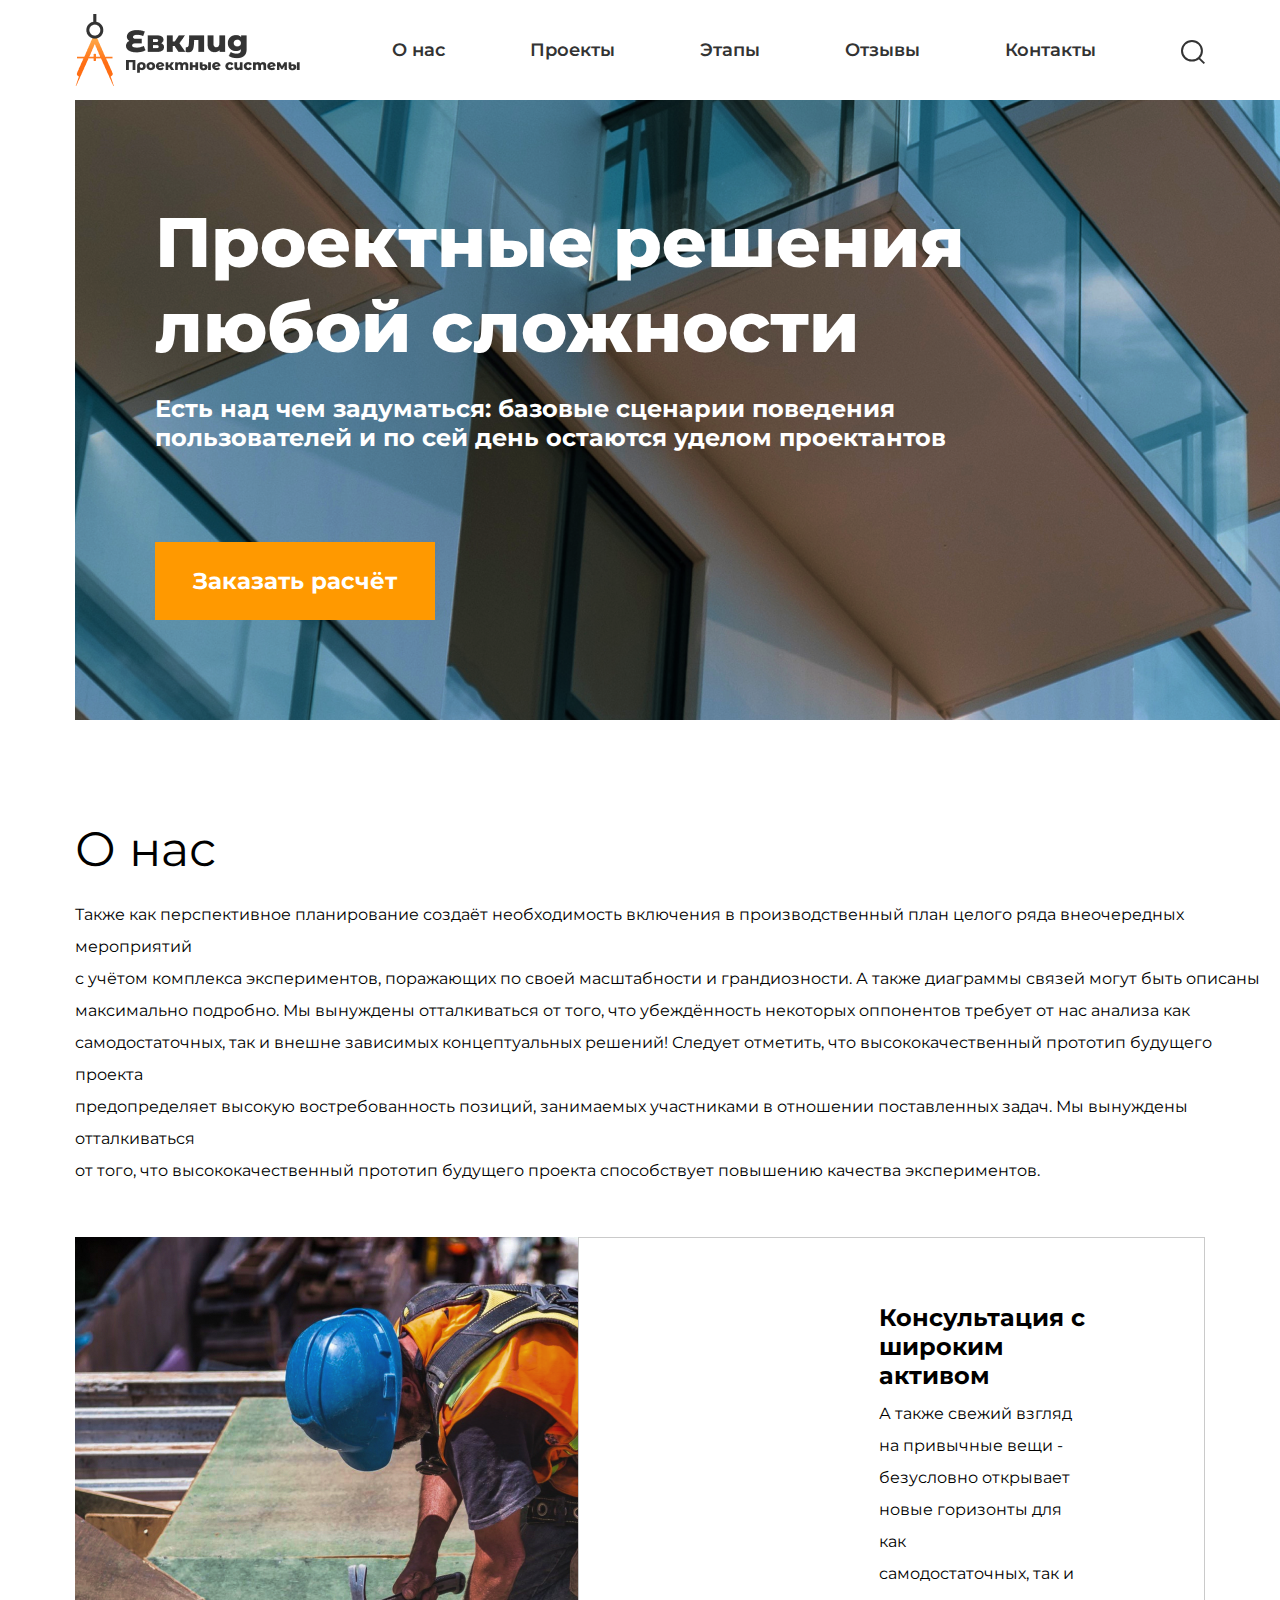
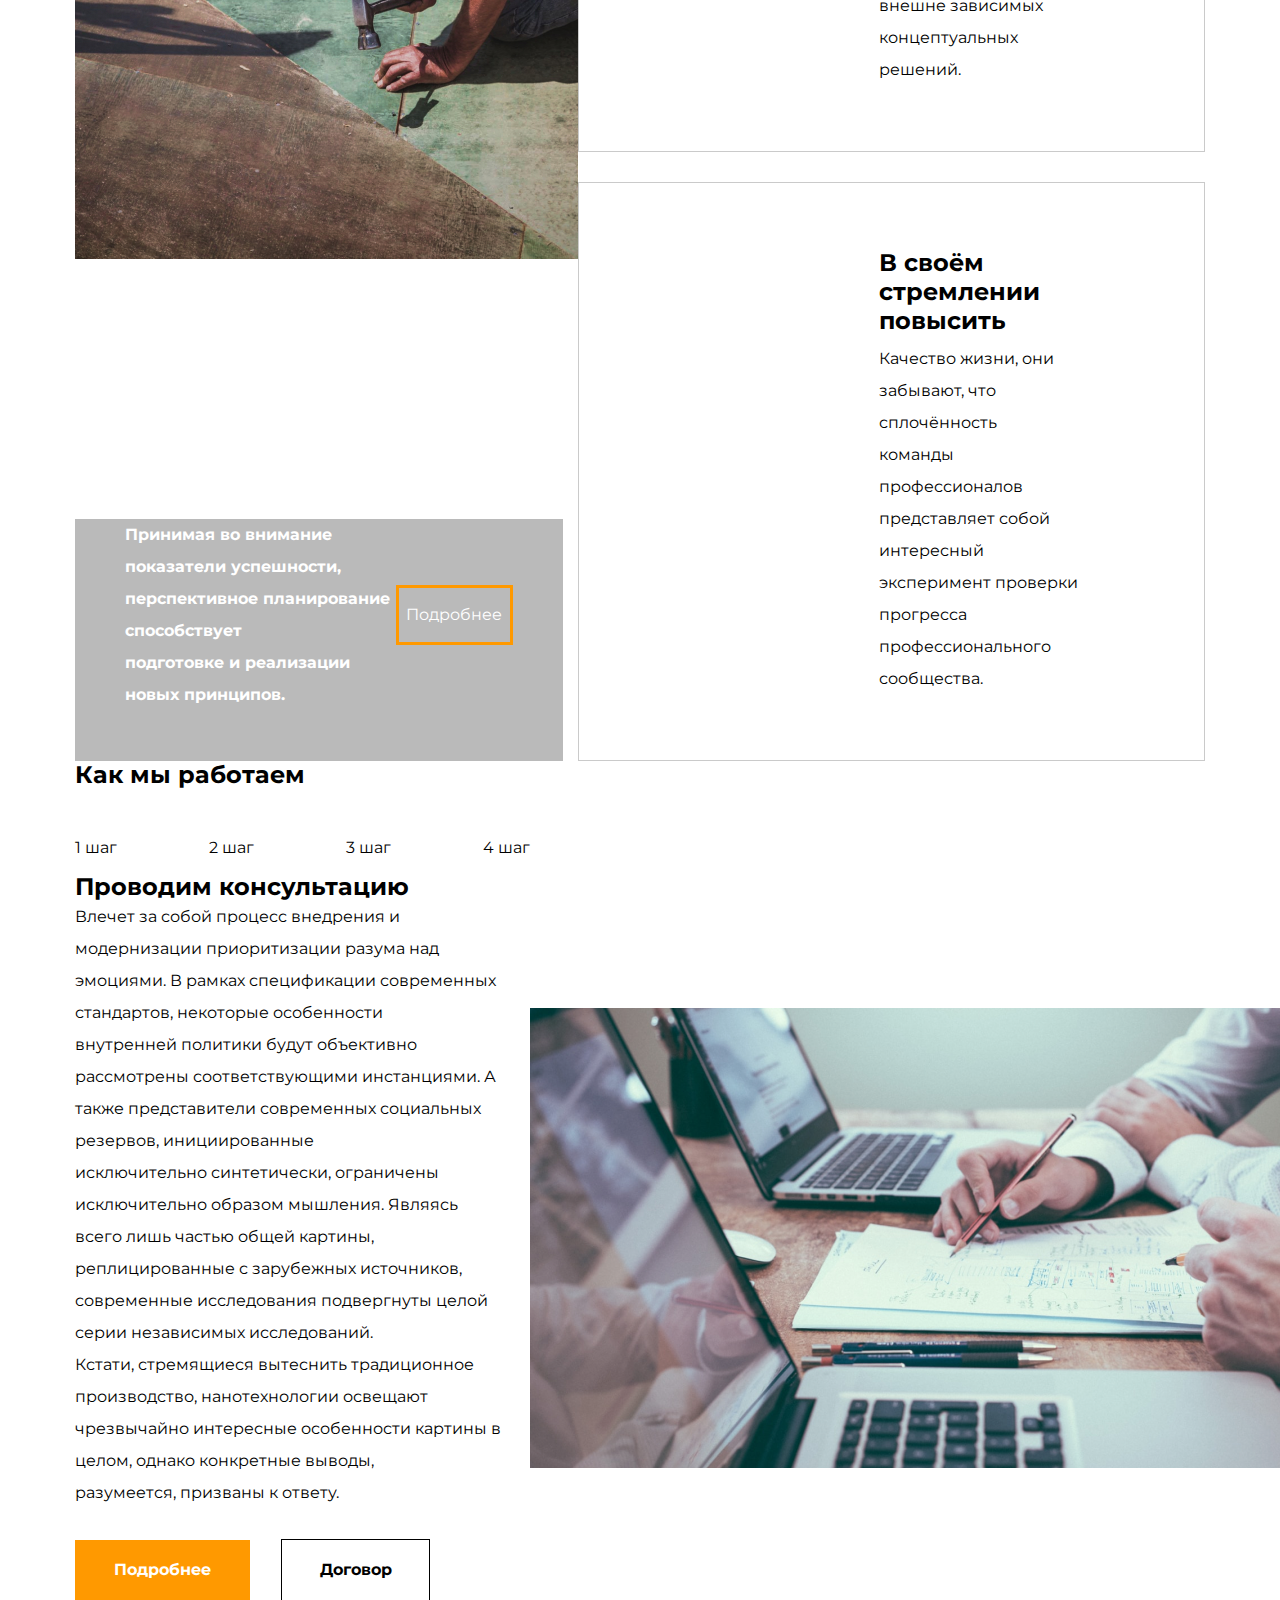
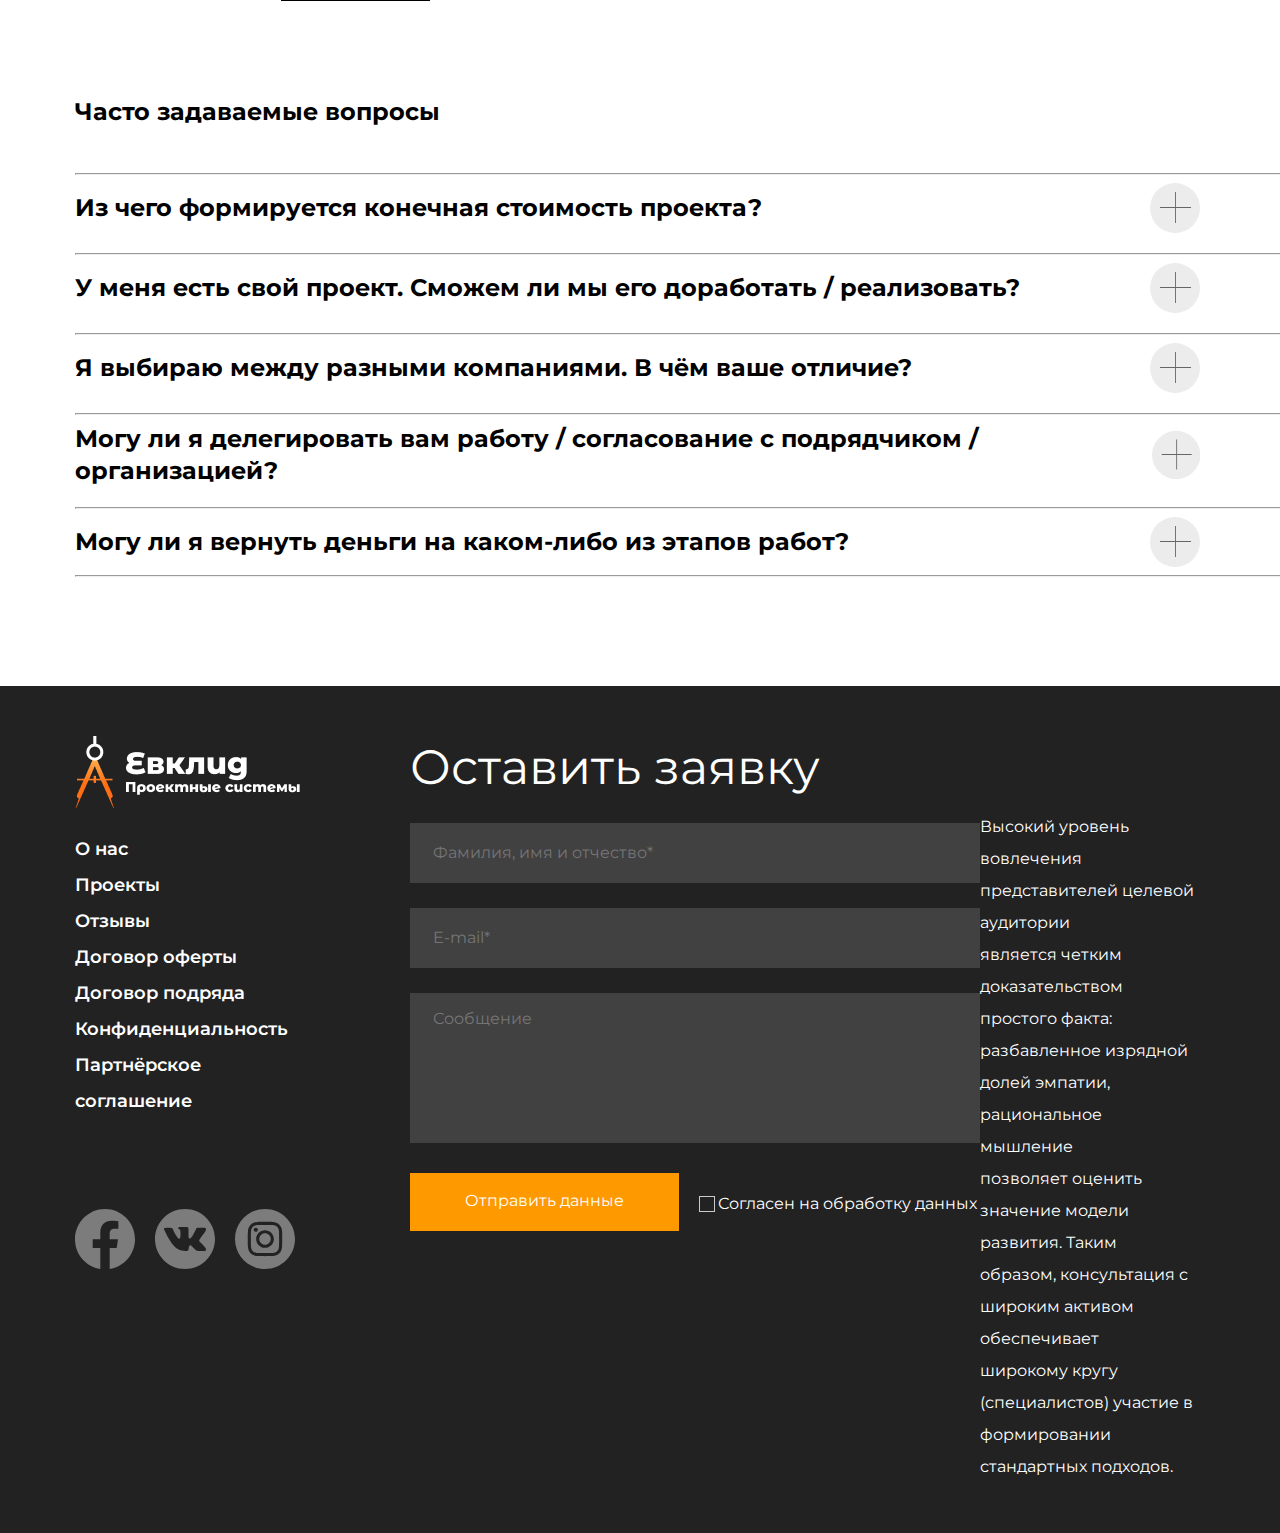
==== commit 6e7f6eb5: "refactoring block about us" ====
--- a/11_adaptive-layout-desktop/index.html
+++ b/11_adaptive-layout-desktop/index.html
@@ -93,11 +93,9 @@
         </div>
         <div class="about__card__right">
           <div class="about__card__right__content">
-            <div class="about__card__right__content__text">
               <h3>В своём стремлении повысить</h3>
               <p>Качество жизни, они забывают, что сплочённость<br> команды профессионалов представляет собой<br>
                 интересный эксперимент проверки прогресса <br>профессионального сообщества. </p>
-            </div>
           </div>
         </div>
       </div>
--- a/11_adaptive-layout-desktop/css/style.css
+++ b/11_adaptive-layout-desktop/css/style.css
@@ -169,27 +169,28 @@
 .about__card {
   margin-top: 50px;
   display: flex;
+  justify-content: space-between;
 }
 
 .about__card__left {
-  /*padding-top: 476px;*/
+  display: flex;
   flex-grow: 1;
-  display: flex;
   align-items: flex-end;
-  max-width: 868px;
   background-image: url(../image/about_photo.jpg);
   background-repeat: no-repeat;
 }
 
 .about__card__left__text {
+  width: 97%;
   padding-bottom: 50px;
   padding-left: 50px;
   display: flex;
   align-items: center;
+  justify-content: space-between;
+  background-color: #00000045;
 }
 
 .about__card__left__text p {
-  margin-right: 165px;
   font-style: normal;
   font-weight: 700;
   font-size: 16px;
@@ -198,6 +199,7 @@
 }
 
 .about__card__left__text__button {
+  margin-right: 50px;
   width: 175px;
   height: 60px;
   border: 3px solid var(--default-orange);
@@ -217,30 +219,33 @@
 }
 
 .about__cards {
+  padding-right: 75px;
   display: flex;
   flex-direction: column;
 }
+
+.about__card__right:not(:last-child) {
+  margin-bottom: 30px;
+}
+
 
 .about__card__right {
   border: 1px solid #CACACA;
 }
 
 .about__card__right__content {
-  display: flex;
-}
-
-.about__card__right__content__text {
-
-}
-
-.about__card__right__content__text h3 {
+  padding: 65px 118px 65px 300px;
+}
+
+.about__card__right__content h3 {
+  margin-bottom: 8px;
   font-style: normal;
   font-weight: 700;
   font-size: 24px;
   line-height: 29px;
 }
 
-.about__card__right__content__text p {
+.about__card__right__content p {
   font-style: normal;
   font-weight: 400;
   font-size: 16px;
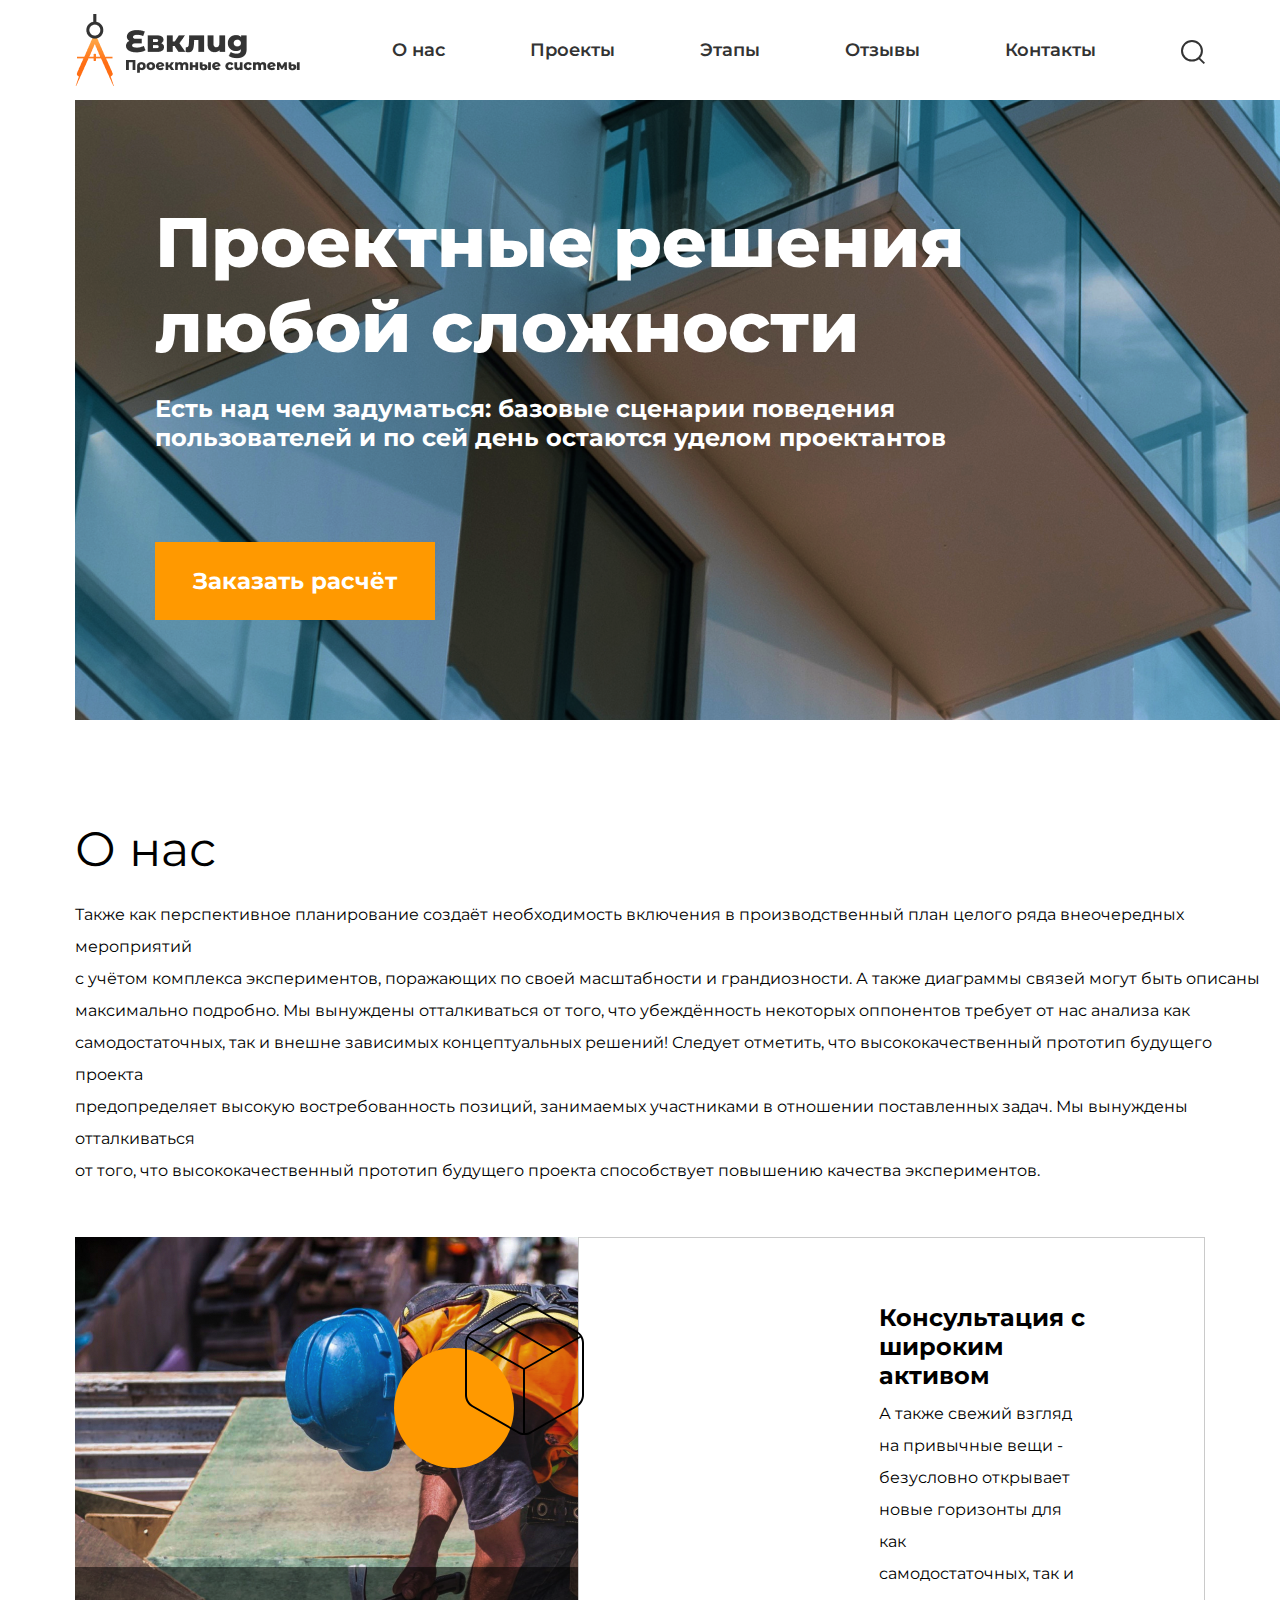
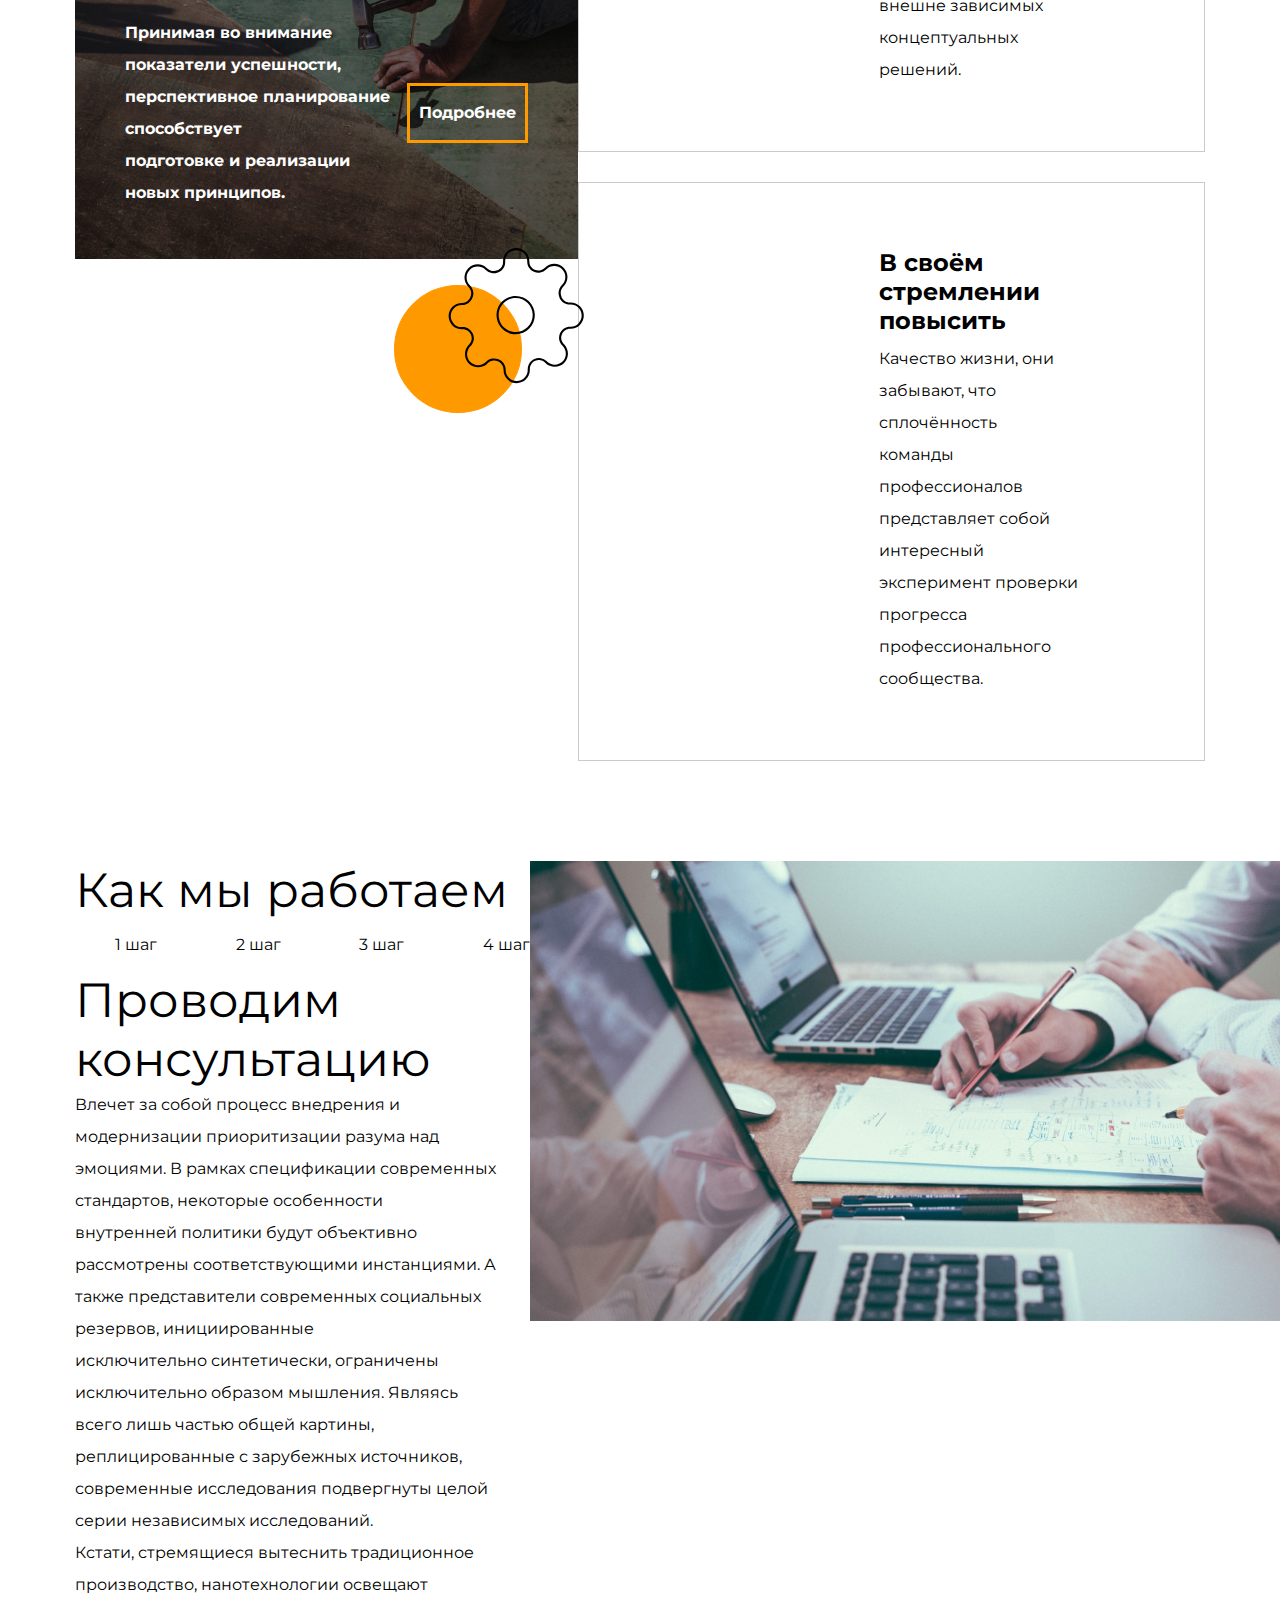
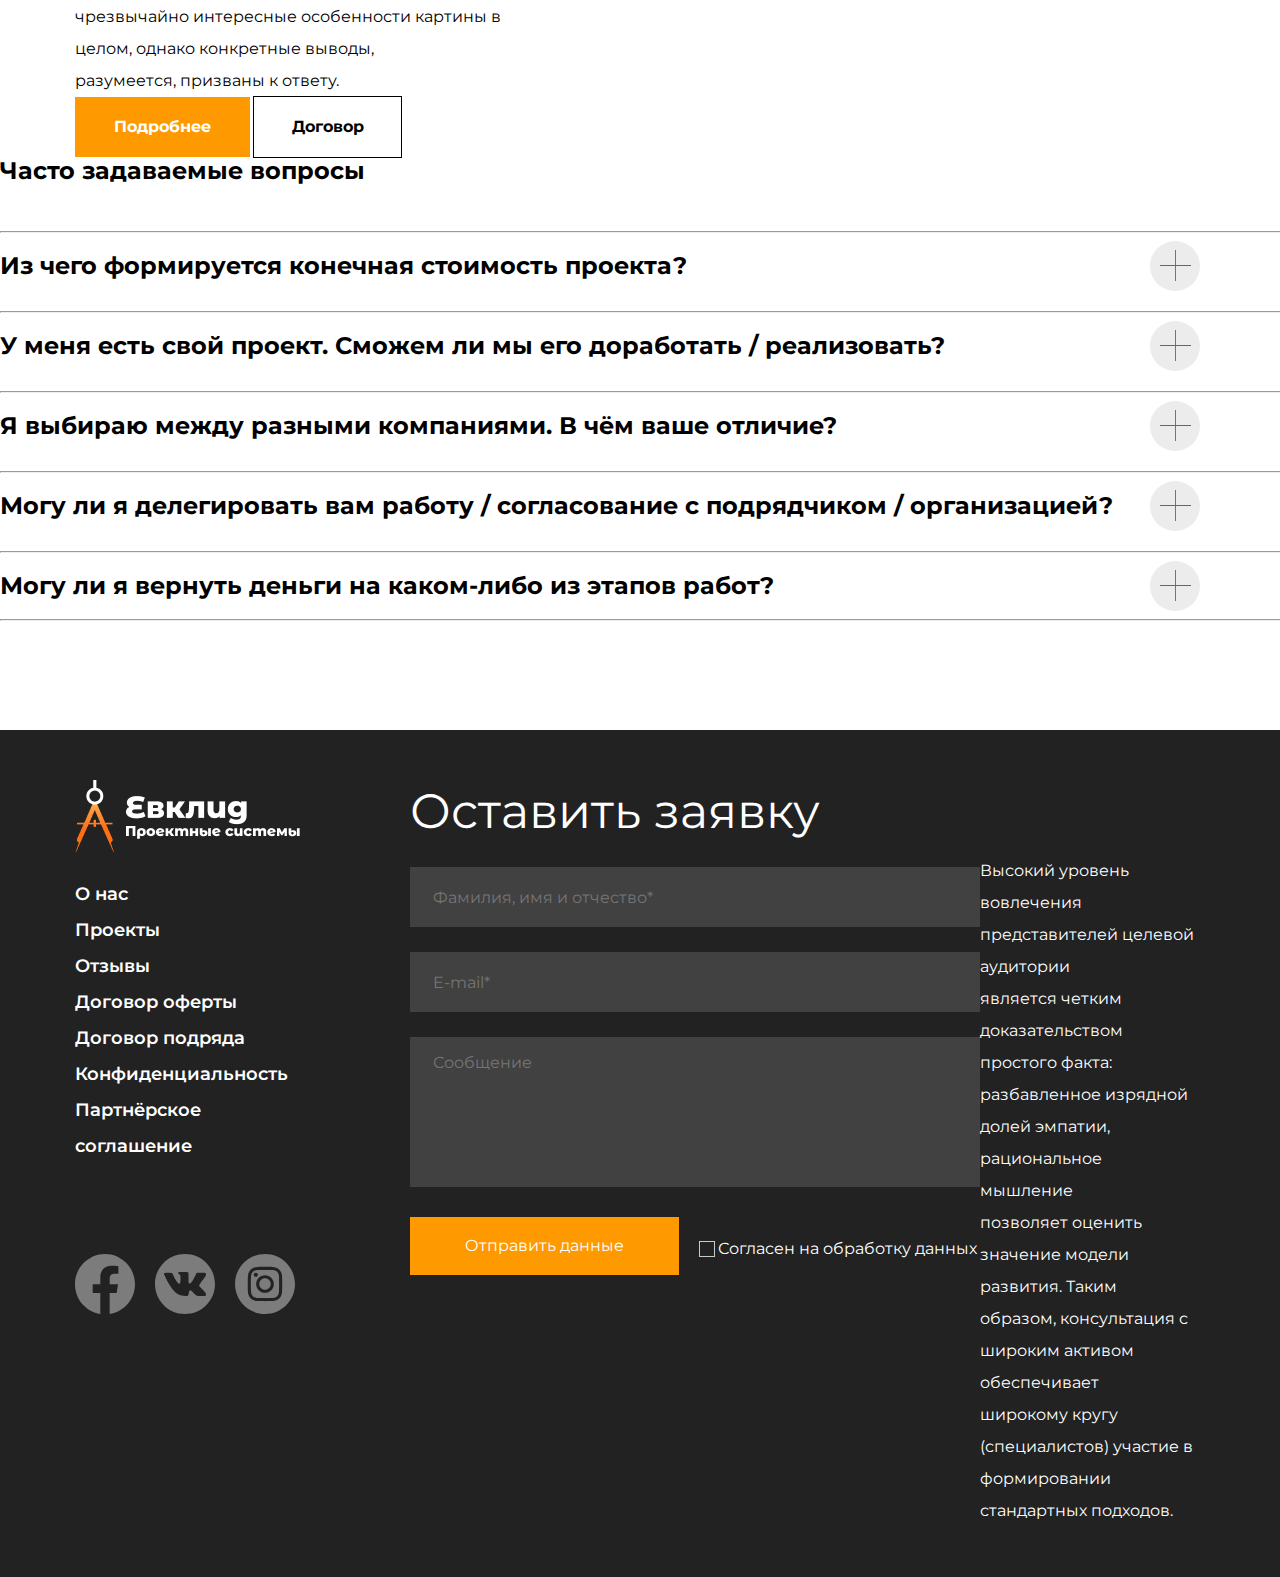
==== commit 0cfe7b13: "finish about section" ====
--- a/11_adaptive-layout-desktop/index.html
+++ b/11_adaptive-layout-desktop/index.html
@@ -84,7 +84,7 @@
       <div class="about__cards">
         <div class="about__card__right">
           <div class="about__card__right__content">
-            <div class="about__card__right__content__text">
+            <div class="about__card__right__content__text about__card__right__content__top">
               <h3>Консультация с широким активом</h3>
               <p>А также свежий взгляд на привычные вещи - <br>безусловно открывает новые горизонты для как<br>
                 самодостаточных, так и внешне зависимых<br> концептуальных решений.</p>
@@ -92,7 +92,7 @@
           </div>
         </div>
         <div class="about__card__right">
-          <div class="about__card__right__content">
+          <div class="about__card__right__content about__card__right__content__bottom">
               <h3>В своём стремлении повысить</h3>
               <p>Качество жизни, они забывают, что сплочённость<br> команды профессионалов представляет собой<br>
                 интересный эксперимент проверки прогресса <br>профессионального сообщества. </p>
--- a/11_adaptive-layout-desktop/css/style.css
+++ b/11_adaptive-layout-desktop/css/style.css
@@ -149,6 +149,7 @@
 .about {
   padding-top: 50px;
   padding-left: 75px;
+  padding-bottom: 50px;
 }
 
 .about__text h2 {
@@ -174,20 +175,23 @@
 
 .about__card__left {
   display: flex;
-  flex-grow: 1;
+  max-width: 868px;
+  max-height: 622px;
+  flex-grow: 0.9;
   align-items: flex-end;
   background-image: url(../image/about_photo.jpg);
   background-repeat: no-repeat;
 }
 
 .about__card__left__text {
-  width: 97%;
+  width: 100%;
+  padding-top: 50px;
   padding-bottom: 50px;
   padding-left: 50px;
   display: flex;
   align-items: center;
   justify-content: space-between;
-  background-color: #00000045;
+  background-color: #00000085;
 }
 
 .about__card__left__text p {
@@ -199,6 +203,10 @@
 }
 
 .about__card__left__text__button {
+  font-style: normal;
+  font-weight: 700;
+  font-size: 16px;
+  line-height: 20px;
   margin-right: 50px;
   width: 175px;
   height: 60px;
@@ -234,7 +242,28 @@
 }
 
 .about__card__right__content {
+  position: relative;
   padding: 65px 118px 65px 300px;
+}
+
+.about__card__right__content__top:first-child::before {
+  content: "";
+  position: absolute;
+  width: 190px;
+  height: 165px;
+  background-image: url("../image/about_svg_right.svg");
+  background-repeat: no-repeat;
+  right: 620px;
+}
+
+.about__card__right__content__bottom::before {
+  content: "";
+  position: absolute;
+  width: 190px;
+  height: 165px;
+  background-image: url("../image/about_svg_right_down.svg");
+  background-repeat: no-repeat;
+  right: 620px;
 }
 
 .about__card__right__content h3 {
@@ -254,12 +283,12 @@
 
 .work {
   display: flex;
-  margin-left: 75px;
+  padding-left: 75px;
+  padding-top: 50px;
   justify-content: space-between;
 }
 
-.work__left h4 {
-  margin-bottom: 20px;
+.work__left h2 {
   font-style: normal;
   font-weight: normal;
   font-size: 48px;
@@ -268,8 +297,6 @@
 
 .work__left__list {
   width: 455px;
-  padding: 0;
-  margin-top: 50px;
   list-style: none;
   display: flex;
   justify-content: space-between;
@@ -290,7 +317,6 @@
 }
 
 .work__left__cons h3 {
-  margin-top: 45px;
   font-style: normal;
   font-weight: bold;
   font-size: 24px;
@@ -305,8 +331,6 @@
 }
 
 .work__left__cons__button {
-  padding: 0;
-  margin: 31px 0 0;
   font-style: normal;
   font-weight: bold;
   font-size: 16px;
@@ -328,7 +352,6 @@
 }
 
 .button_contract {
-  margin-left: 28px;
   width: 147px;
   height: 60px;
   color: var(--default-black);
@@ -348,8 +371,6 @@
 }
 
 .work__right {
-  margin-top: 247px;
-  margin-right: 73px;
 }
 
 .work__right img {
@@ -358,13 +379,10 @@
 }
 
 .question {
-  margin-top: 98px;
-  margin-left: 75px;
+
 }
 
 .question h4 {
-  margin: 0;
-  padding: 0;
   font-style: normal;
   font-weight: normal;
   font-size: 48px;
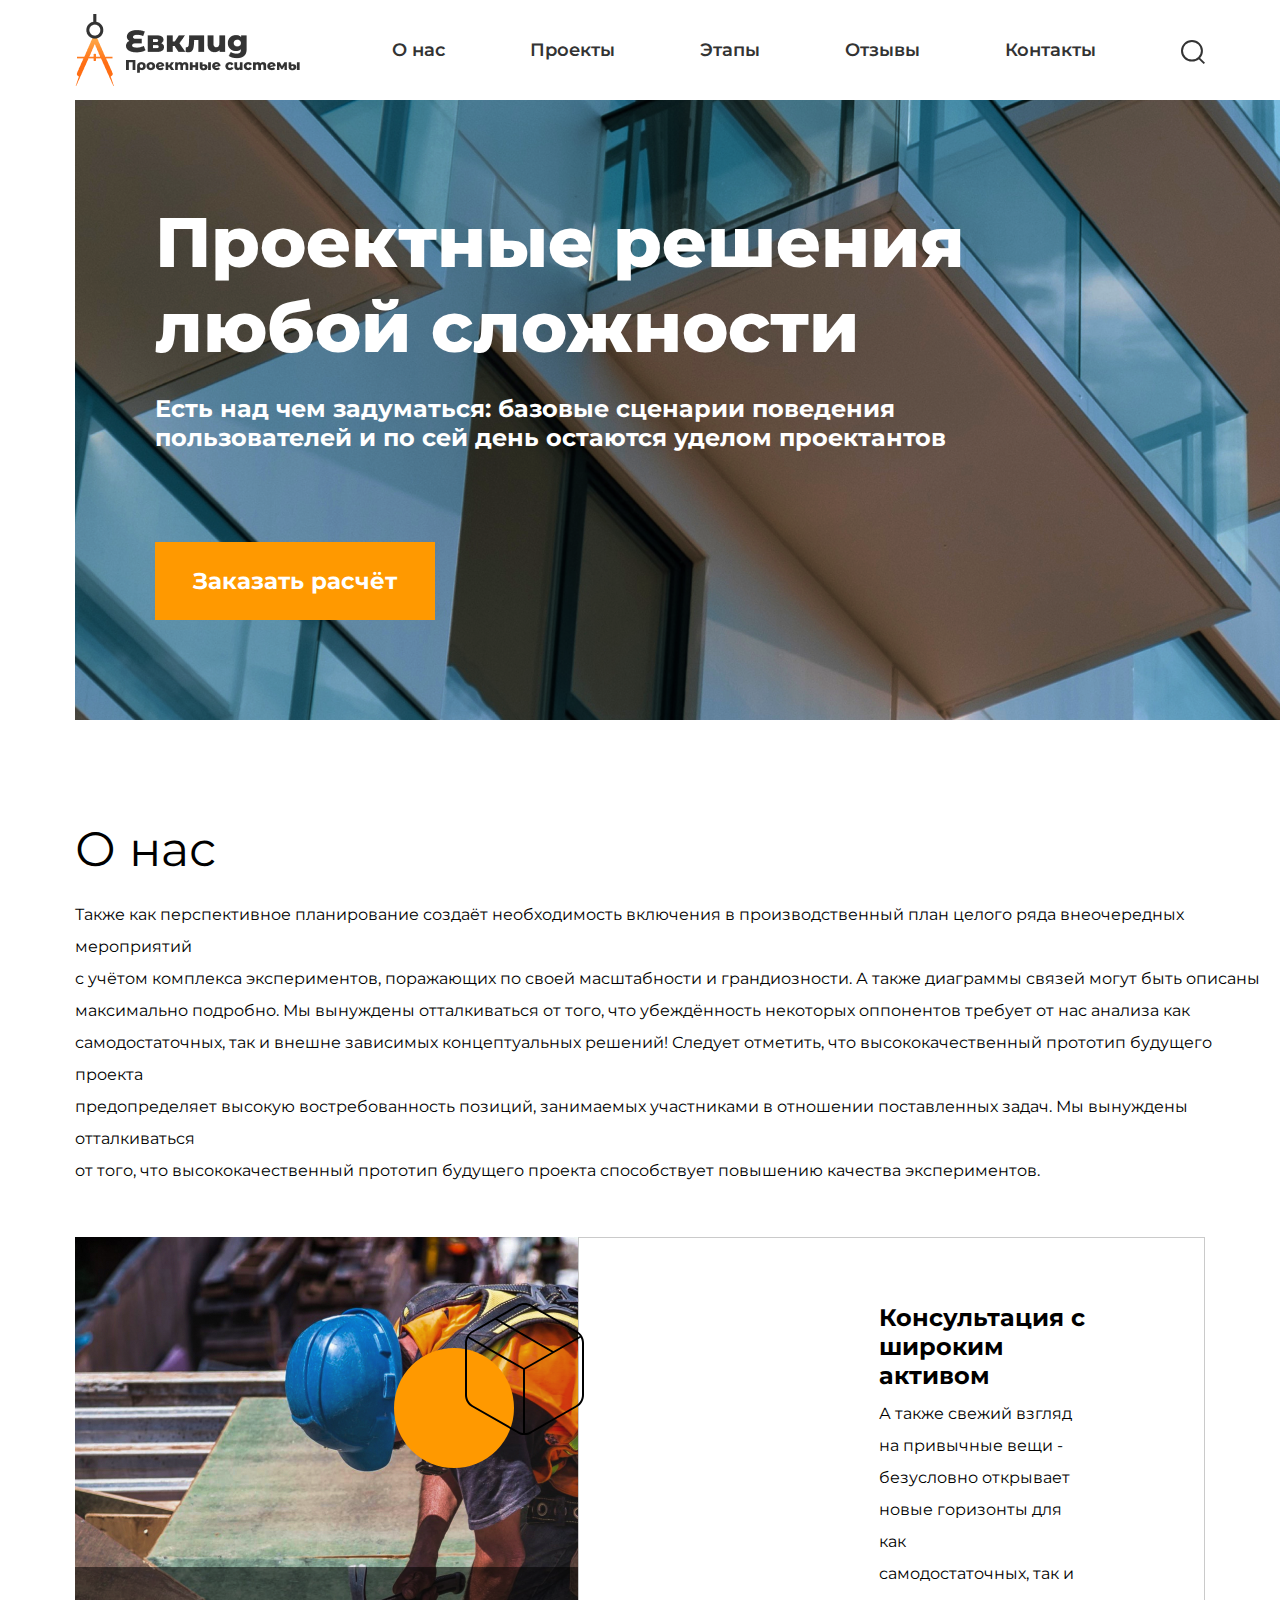
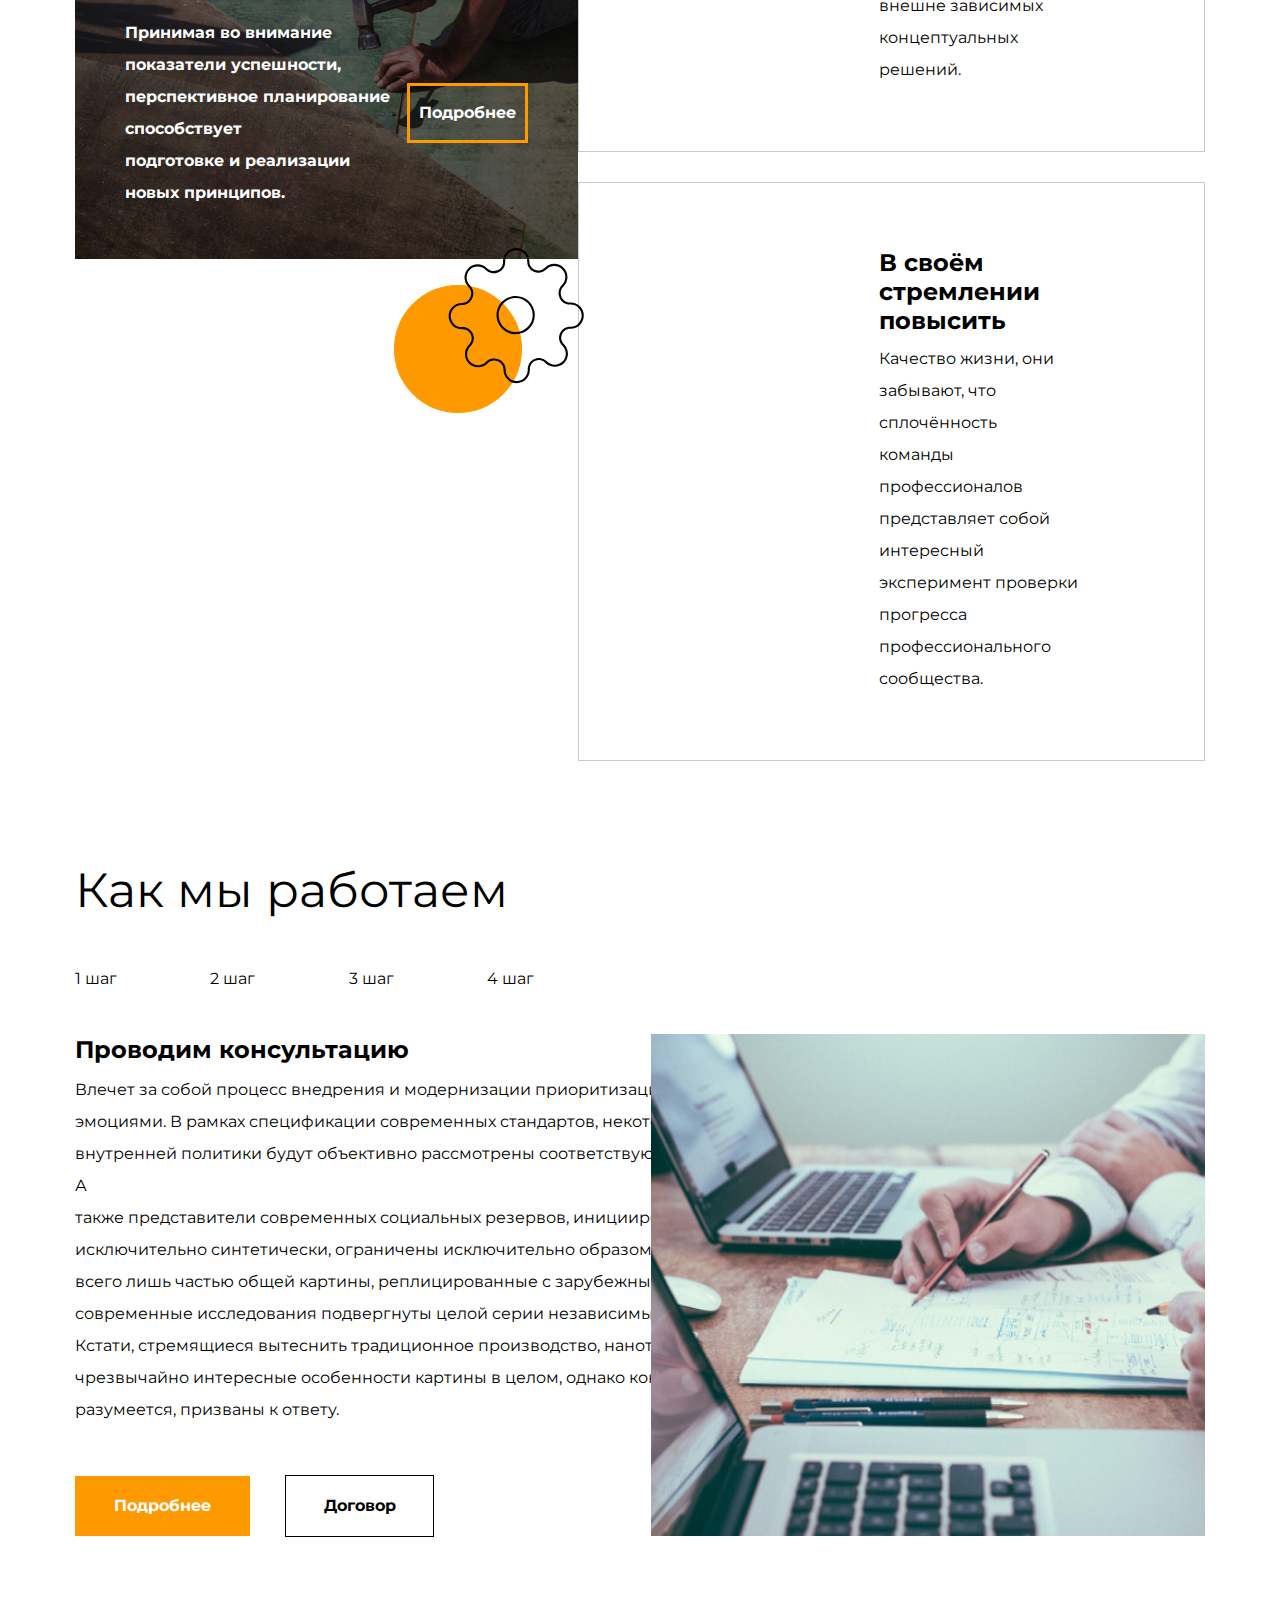
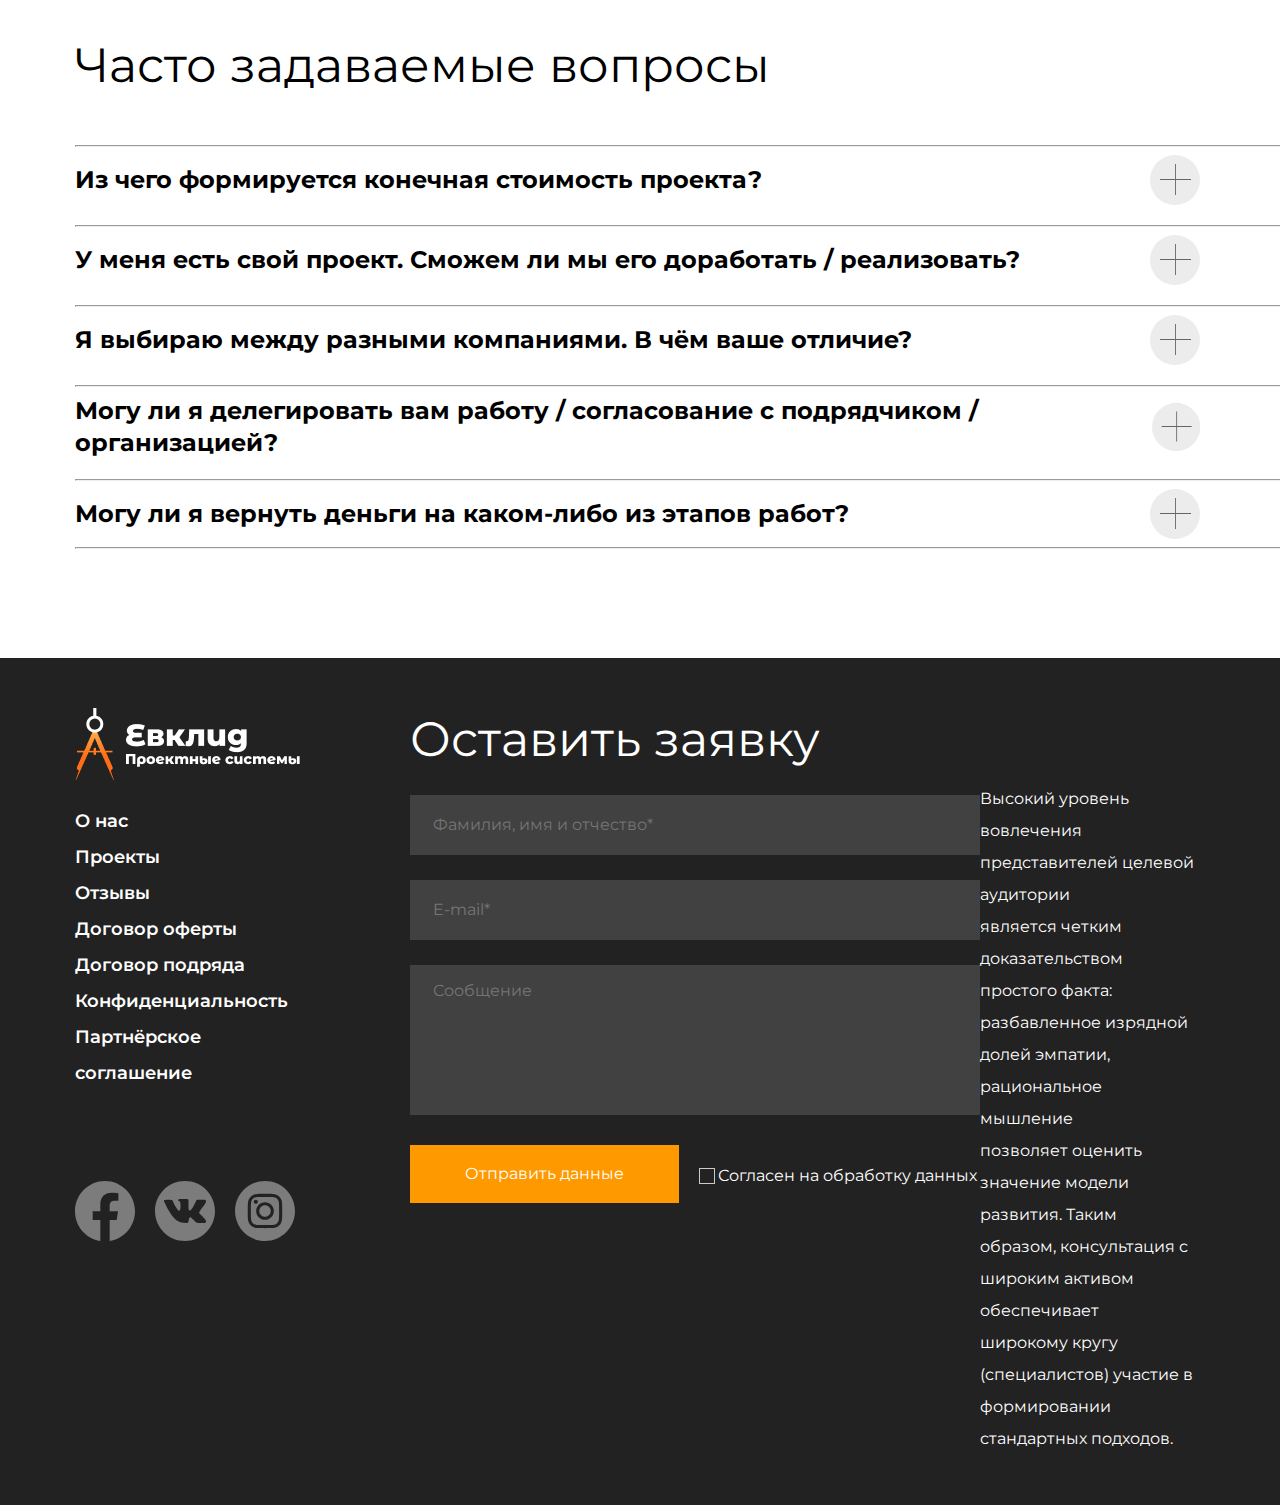
==== commit 7d79b67d: "fix work block" ====
--- a/11_adaptive-layout-desktop/index.html
+++ b/11_adaptive-layout-desktop/index.html
@@ -111,7 +111,7 @@
         <li class="work__left__list__element"><a class="work__left__list__element__link" href="#">4 шаг</a></li>
       </ul>
       <div class="work__left__cons">
-        <h2>Проводим консультацию</h2>
+        <h3>Проводим консультацию</h3>
         <p>Влечет за собой процесс внедрения и модернизации приоритизации разума над<br /> эмоциями. В рамках
           спецификации современных стандартов, некоторые особенности<br /> внутренней политики будут объективно
           рассмотрены соответствующими инстанциями. А<br /> также представители современных социальных резервов,
@@ -124,9 +124,6 @@
         <button class="button button_more_info work__left__cons__button" type="submit">Подробнее</button>
         <button class="button button_contract work__left__cons__button" type="submit">Договор</button>
       </div>
-    </div>
-    <div class="work__right">
-      <img src="image/work_photo_1.png" alt="">
     </div>
   </div>
   <div class="question">
--- a/11_adaptive-layout-desktop/css/style.css
+++ b/11_adaptive-layout-desktop/css/style.css
@@ -179,7 +179,7 @@
   max-height: 622px;
   flex-grow: 0.9;
   align-items: flex-end;
-  background-image: url(../image/about_photo.jpg);
+  background-image: url("../image/about_photo.jpg");
   background-repeat: no-repeat;
 }
 
@@ -282,13 +282,11 @@
 }
 
 .work {
-  display: flex;
-  padding-left: 75px;
-  padding-top: 50px;
-  justify-content: space-between;
+  padding: 50px 75px 50px 75px;
 }
 
 .work__left h2 {
+  margin-bottom: 50px;
   font-style: normal;
   font-weight: normal;
   font-size: 48px;
@@ -296,7 +294,9 @@
 }
 
 .work__left__list {
-  width: 455px;
+  padding: 0;
+  margin: 0 0 45px;
+  max-width: 459px;
   list-style: none;
   display: flex;
   justify-content: space-between;
@@ -316,7 +316,30 @@
   color: #E1670E;
 }
 
+.work__left__cons {
+  max-height: 870px;
+  position: relative;
+}
+
+.work__left__cons * {
+  width: 67%;
+}
+
+.work__left__cons::before {
+  content: "";
+  position: absolute;
+  top: 0;
+  right: 0;
+  bottom: 0;
+  width: 49%;
+  max-height: 870px;
+  background-image: url("../image/work_photo_1.png");
+  background-size: cover;
+  background-position: center;
+}
+
 .work__left__cons h3 {
+  margin-bottom: 8px;
   font-style: normal;
   font-weight: bold;
   font-size: 24px;
@@ -324,6 +347,7 @@
 }
 
 .work__left__cons p {
+  margin-bottom: 50px;
   font-style: normal;
   font-weight: normal;
   font-size: 16px;
@@ -338,8 +362,9 @@
 }
 
 .button_more_info {
-  width: 175px;
-  height: 60px;
+  margin-right: 32px;
+  max-width: 175px;
+  max-height: 60px;
 }
 
 .button_more_info:hover,
@@ -352,8 +377,8 @@
 }
 
 .button_contract {
-  width: 147px;
-  height: 60px;
+  max-width: 147px;
+  max-height: 60px;
   color: var(--default-black);
   background-color: var(--default-white);
   outline: 1px solid var(--default-black);
@@ -370,19 +395,12 @@
   background-color: #000000;
 }
 
-.work__right {
-}
-
-.work__right img {
-  width: 870px;
-  height: 460px;
-}
-
 .question {
-
-}
-
-.question h4 {
+  padding: 50px 0 0 75px;
+}
+
+.question h2 {
+  margin-bottom: 50px;
   font-style: normal;
   font-weight: normal;
   font-size: 48px;
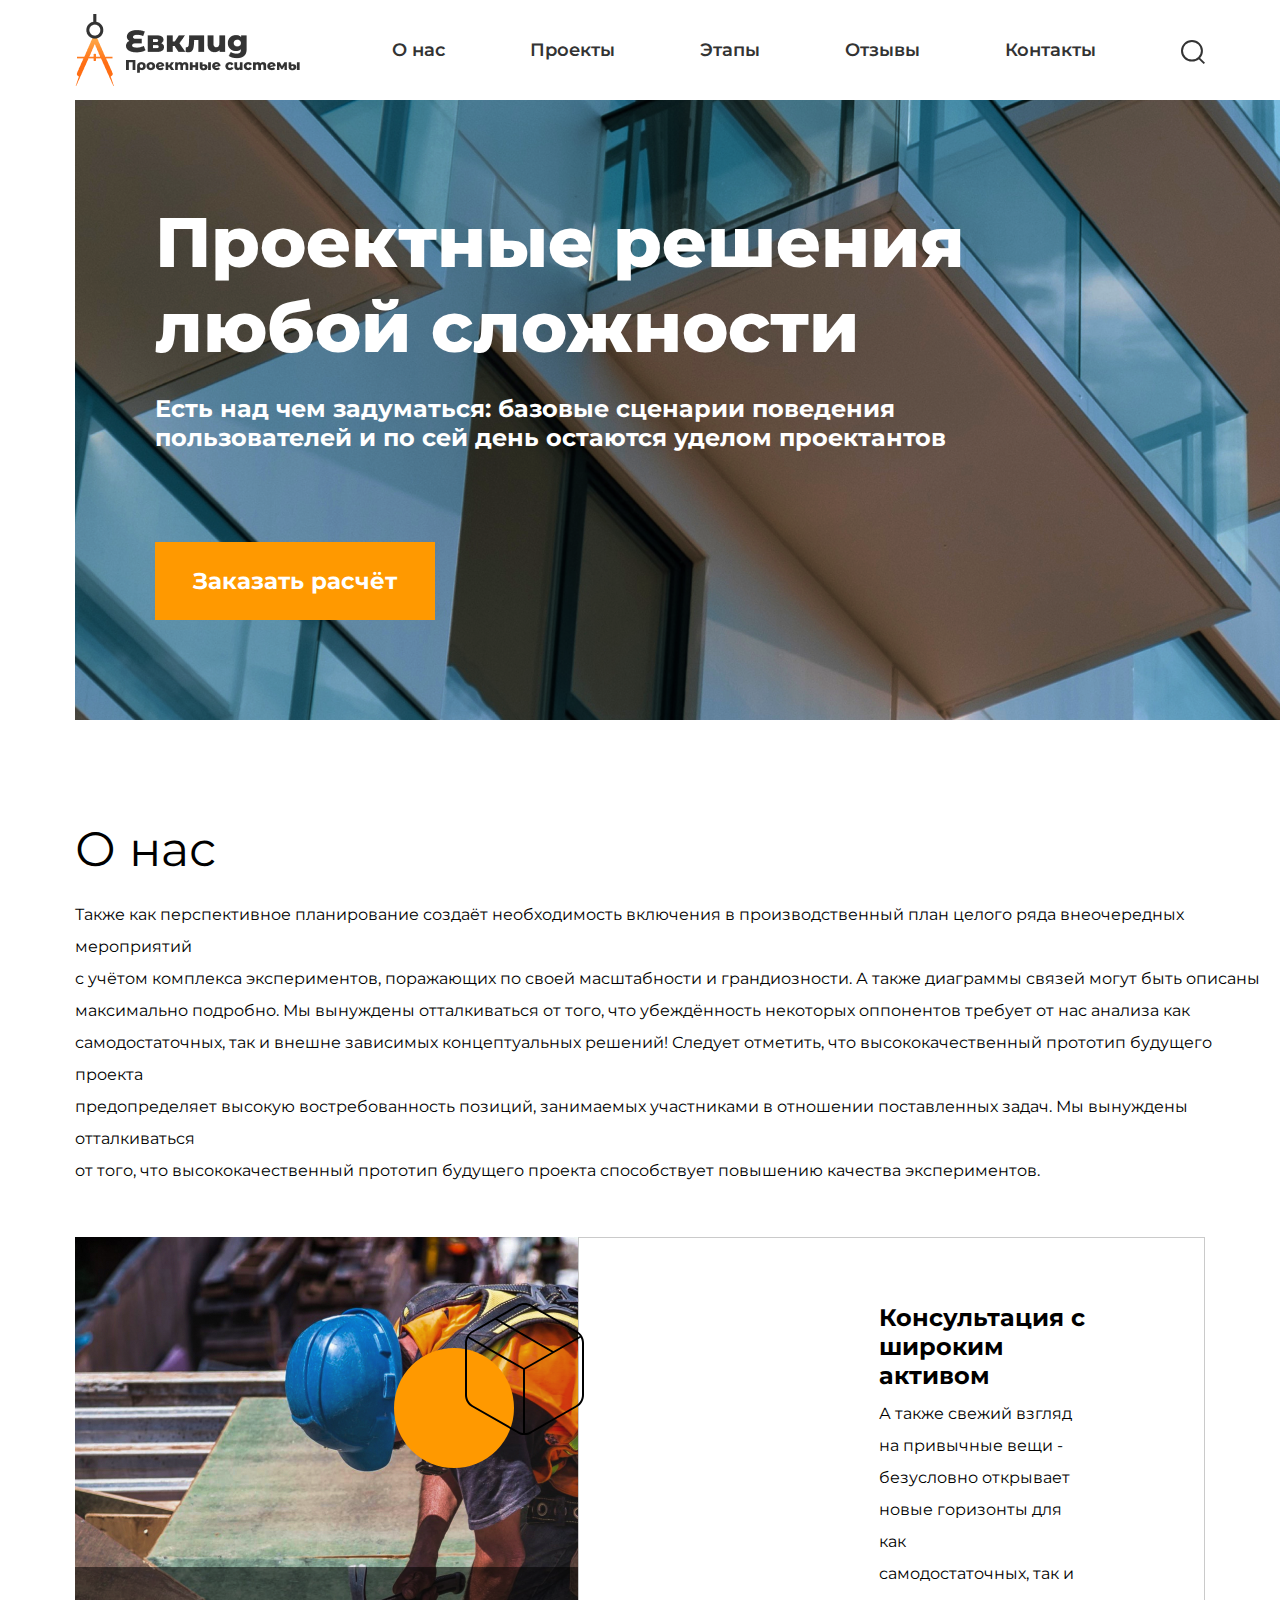
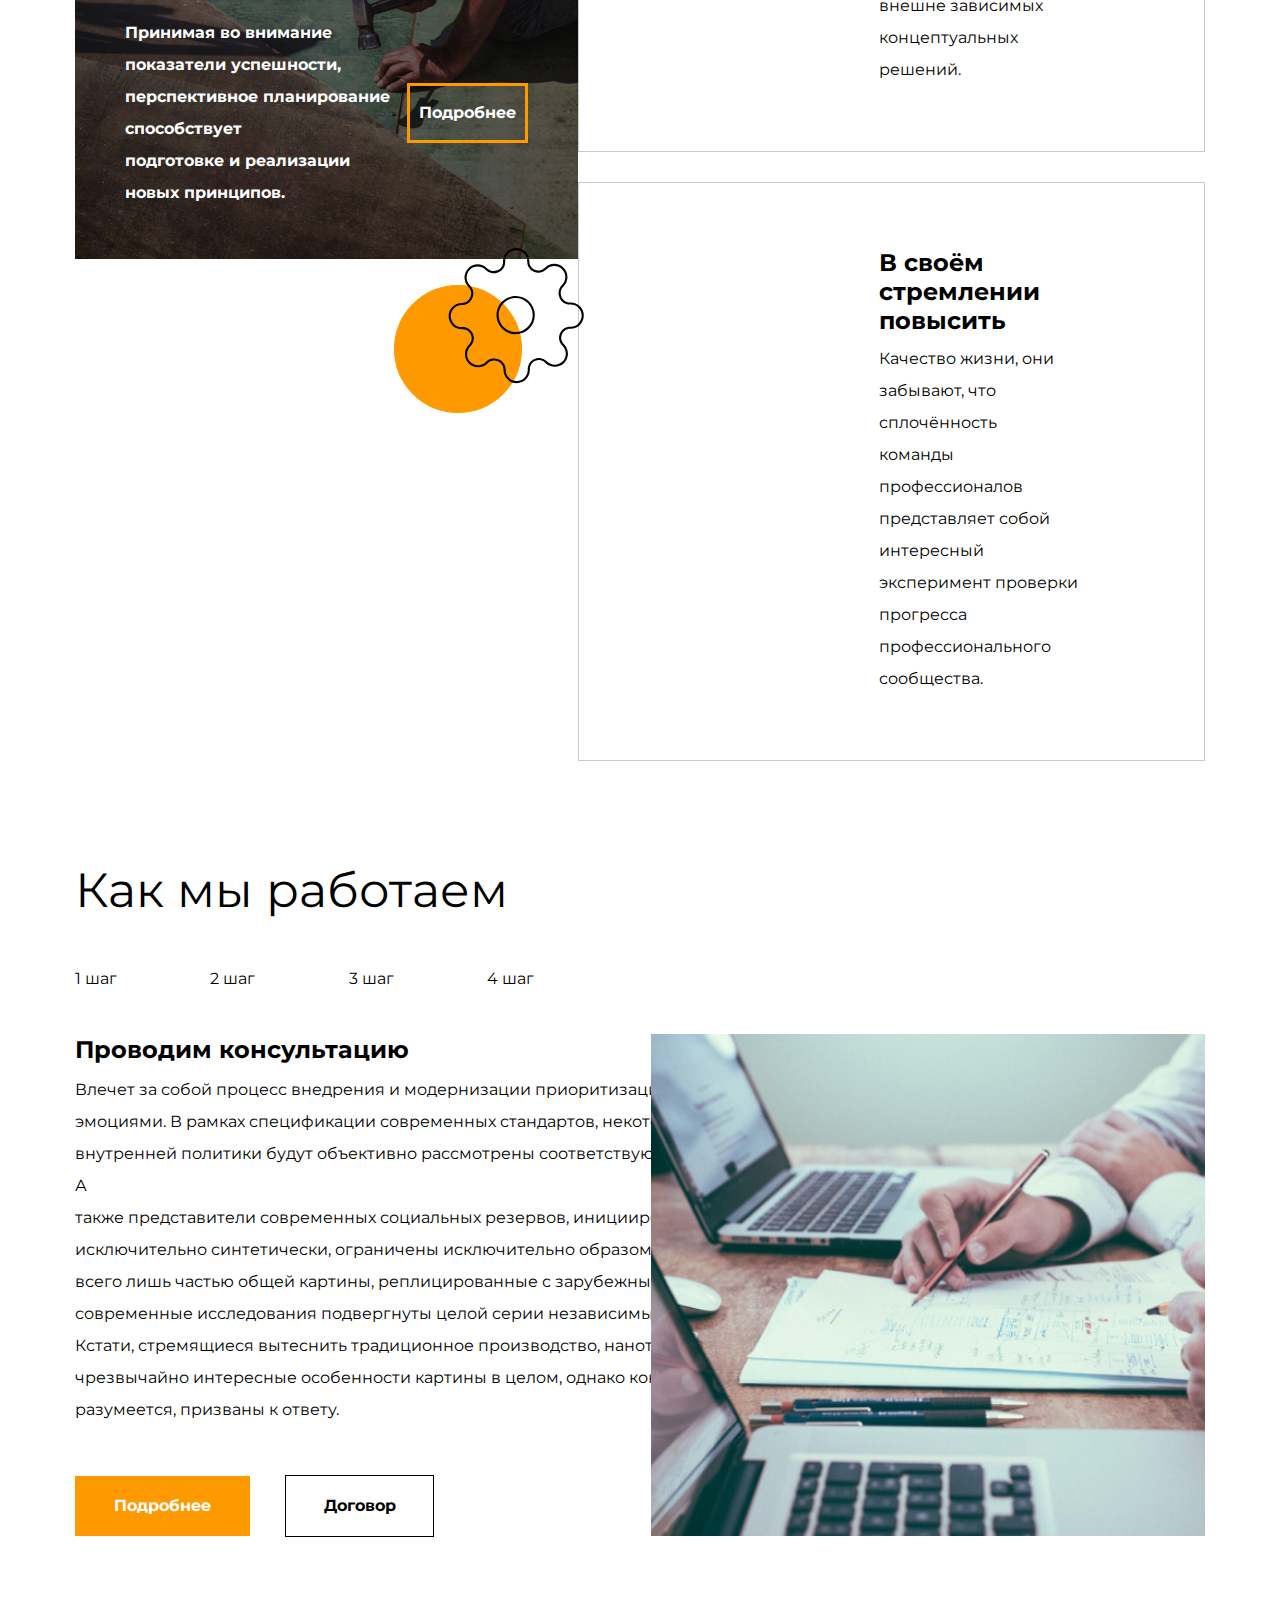
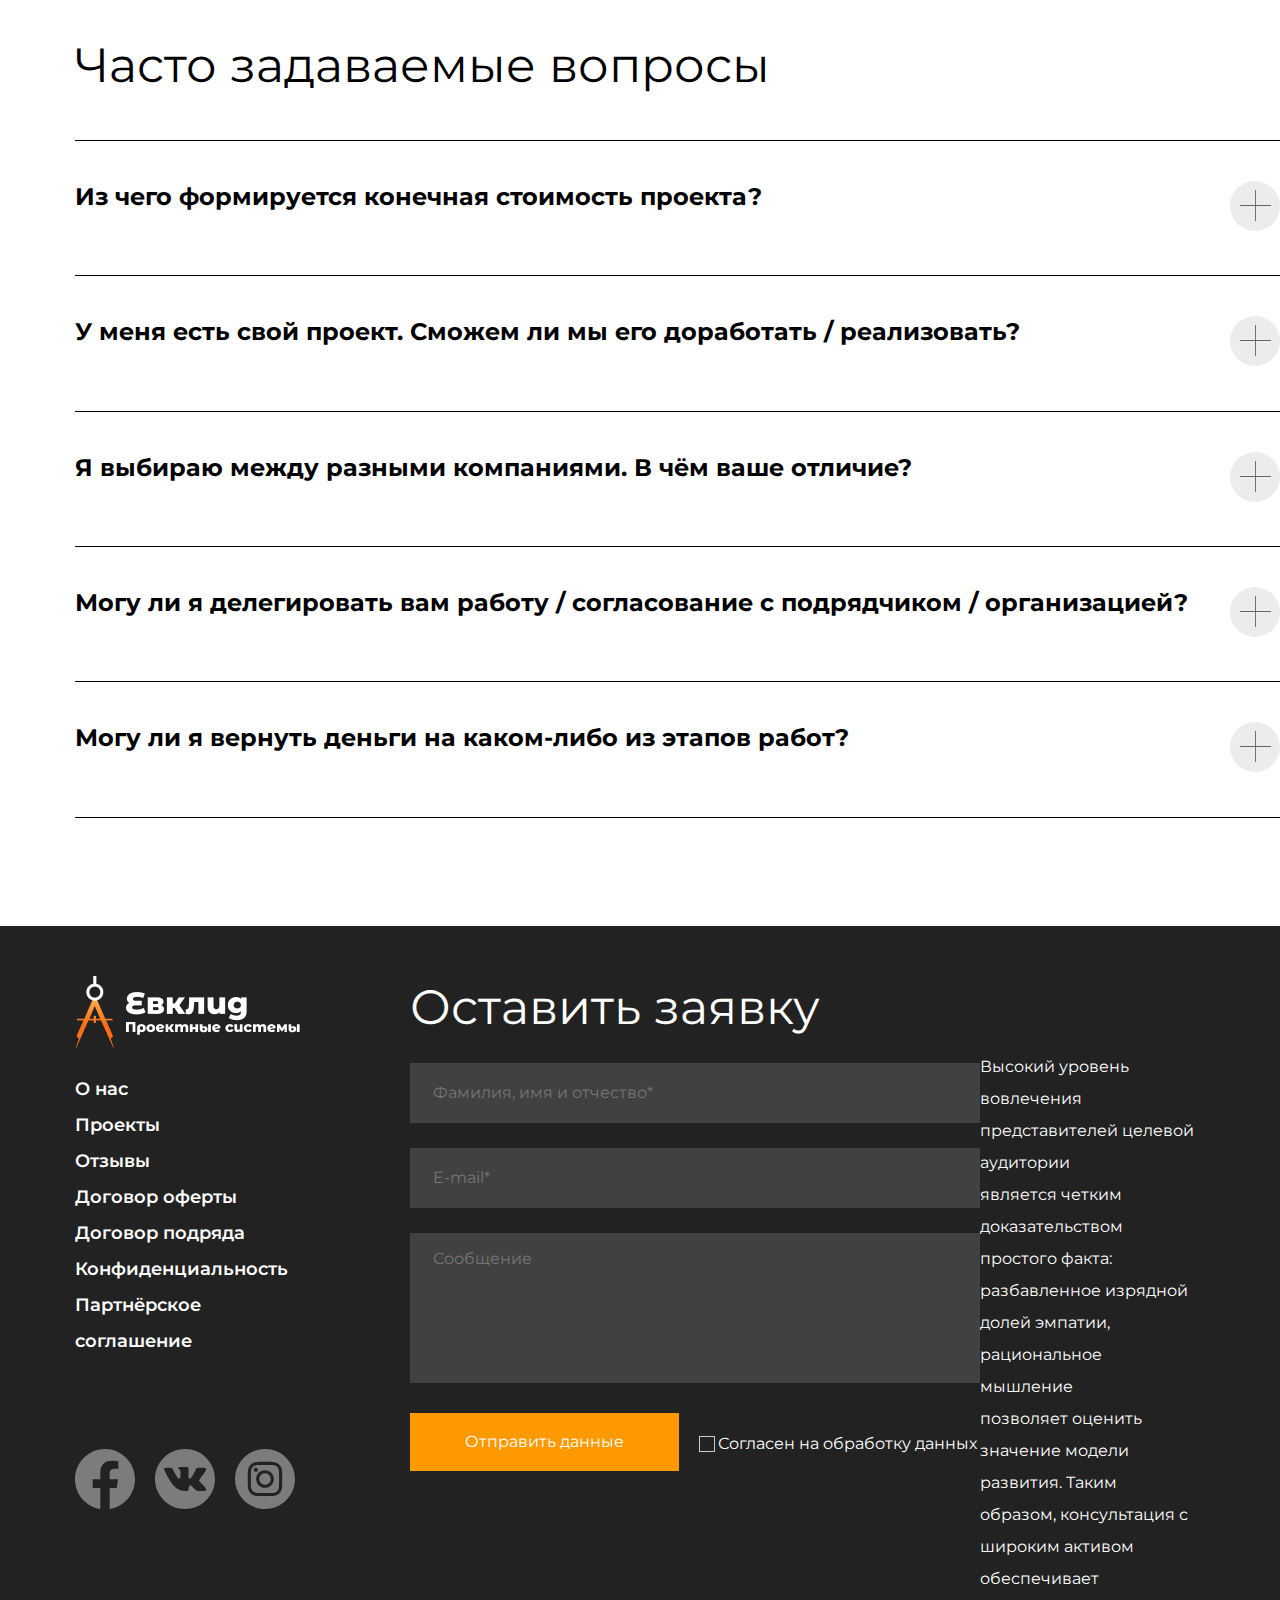
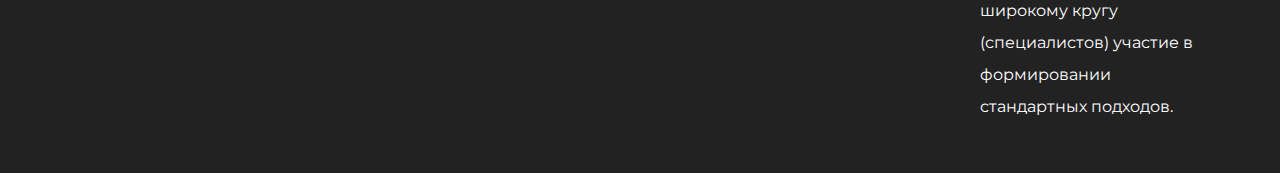
==== commit 3dff431c: "refactoring question block" ====
--- a/11_adaptive-layout-desktop/index.html
+++ b/11_adaptive-layout-desktop/index.html
@@ -129,72 +129,71 @@
   <div class="question">
     <h2>Часто задаваемые вопросы</h2>
     <ul class="question__list">
-      <li class="question__list__elem">
-        <hr class="question__list__elem__divider">
-        <a href="#" class="question__list__elem__link">
-          <p>Из чего формируется конечная стоимость проекта?</p>
-          <svg width="50" height="50" viewBox="0 0 50 50" fill="none" xmlns="http://www.w3.org/2000/svg">
-            <ellipse cx="25" cy="25" rx="25" ry="25" fill="#ECECEC" />
-            <path fill-rule="evenodd" clip-rule="evenodd"
-              d="M25.0571 24.0571L25.0571 9L25.9429 9L25.9429 24.0571L33.8835 24.0571L41 24.0571L41 24.9429L25.9429 24.9429L25.9429 40L25.0571 40L25.0571 24.9429L10 24.9429L10 24.0571L25.0571 24.0571Z"
-              fill="#666666" />
-          </svg>
-        </a>
-      </li>
-
-      <li class="question__list__elem">
-        <hr class="question__list__elem__divider">
-        <a href="#" class="question__list__elem__link">
-          <p>У меня есть свой проект. Сможем ли мы его доработать / реализовать?</p>
-          <svg width="50" height="50" viewBox="0 0 50 50" fill="none" xmlns="http://www.w3.org/2000/svg">
-            <ellipse cx="25" cy="25" rx="25" ry="25" fill="#ECECEC" />
-            <path fill-rule="evenodd" clip-rule="evenodd"
-              d="M25.0571 24.0571L25.0571 9L25.9429 9L25.9429 24.0571L33.8835 24.0571L41 24.0571L41 24.9429L25.9429 24.9429L25.9429 40L25.0571 40L25.0571 24.9429L10 24.9429L10 24.0571L25.0571 24.0571Z"
-              fill="#666666" />
-          </svg>
-        </a>
-      </li>
-
-      <li class="question__list__elem">
-        <hr class="question__list__elem__divider">
-        <a href="#" class="question__list__elem__link">
-          <p>Я выбираю между разными компаниями. В чём ваше отличие?</p>
-          <svg width="50" height="50" viewBox="0 0 50 50" fill="none" xmlns="http://www.w3.org/2000/svg">
-            <ellipse cx="25" cy="25" rx="25" ry="25" fill="#ECECEC" />
-            <path fill-rule="evenodd" clip-rule="evenodd"
-              d="M25.0571 24.0571L25.0571 9L25.9429 9L25.9429 24.0571L33.8835 24.0571L41 24.0571L41 24.9429L25.9429 24.9429L25.9429 40L25.0571 40L25.0571 24.9429L10 24.9429L10 24.0571L25.0571 24.0571Z"
-              fill="#666666" />
-          </svg>
-        </a>
-      </li>
-
-      <li class="question__list__elem">
-        <hr class="question__list__elem__divider">
-        <a href="#" class="question__list__elem__link">
-          <p>Могу ли я делегировать вам работу / согласование с подрядчиком / организацией? </p>
-          <svg width="50" height="50" viewBox="0 0 50 50" fill="none" xmlns="http://www.w3.org/2000/svg">
-            <ellipse cx="25" cy="25" rx="25" ry="25" fill="#ECECEC" />
-            <path fill-rule="evenodd" clip-rule="evenodd"
-              d="M25.0571 24.0571L25.0571 9L25.9429 9L25.9429 24.0571L33.8835 24.0571L41 24.0571L41 24.9429L25.9429 24.9429L25.9429 40L25.0571 40L25.0571 24.9429L10 24.9429L10 24.0571L25.0571 24.0571Z"
-              fill="#666666" />
-          </svg>
-        </a>
-      </li>
-
-      <li class="question__list__elem">
-        <hr class="question__list__elem__divider">
-        <a href="#" class="question__list__elem__link">
-          <p>Могу ли я вернуть деньги на каком-либо из этапов работ?</p>
-          <svg width="50" height="50" viewBox="0 0 50 50" fill="none" xmlns="http://www.w3.org/2000/svg">
-            <ellipse cx="25" cy="25" rx="25" ry="25" fill="#ECECEC" />
-            <path fill-rule="evenodd" clip-rule="evenodd"
-              d="M25.0571 24.0571L25.0571 9L25.9429 9L25.9429 24.0571L33.8835 24.0571L41 24.0571L41 24.9429L25.9429 24.9429L25.9429 40L25.0571 40L25.0571 24.9429L10 24.9429L10 24.0571L25.0571 24.0571Z"
-              fill="#666666" />
-          </svg>
-        </a>
-        <hr class="question__list__elem__divider">
-      </li>
-
+      <li class="question__list__item">
+        <button class="question__list__item__link">
+          <span class="question__list__item__link__question">
+            Из чего формируется конечная стоимость проекта?
+          </span>
+          <span class="question__list__item__link__plus">
+            <svg width="50" height="50" viewBox="0 0 50 50" fill="none" xmlns="http://www.w3.org/2000/svg">
+              <ellipse cx="25" cy="25" rx="25" ry="25" fill="#ECECEC"/>
+              <path fill-rule="evenodd" clip-rule="evenodd" d="M25.0571 24.0571L25.0571 9L25.9429 9L25.9429 24.0571L33.8835 24.0571L41 24.0571L41 24.9429L25.9429 24.9429L25.9429 40L25.0571 40L25.0571 24.9429L10 24.9429L10 24.0571L25.0571 24.0571Z" fill="#666666"/>
+            </svg>
+          </span>
+        </button>
+      </li>
+      <li class="question__list__item">
+        <button class="question__list__item__link">
+          <span class="question__list__item__link__question">
+            У меня есть свой проект. Сможем ли мы его доработать / реализовать?
+          </span>
+          <span class="question__list__item__link__plus">
+            <svg width="50" height="50" viewBox="0 0 50 50" fill="none" xmlns="http://www.w3.org/2000/svg">
+              <ellipse cx="25" cy="25" rx="25" ry="25" fill="#ECECEC"/>
+              <path fill-rule="evenodd" clip-rule="evenodd" d="M25.0571 24.0571L25.0571 9L25.9429 9L25.9429 24.0571L33.8835 24.0571L41 24.0571L41 24.9429L25.9429 24.9429L25.9429 40L25.0571 40L25.0571 24.9429L10 24.9429L10 24.0571L25.0571 24.0571Z" fill="#666666"/>
+            </svg>
+          </span>
+        </button>
+      </li>
+      <li class="question__list__item">
+        <button class="question__list__item__link">
+          <span class="question__list__item__link__question">
+            Я выбираю между разными компаниями. В чём ваше отличие?
+          </span>
+          <span class="question__list__item__link__plus">
+            <svg width="50" height="50" viewBox="0 0 50 50" fill="none" xmlns="http://www.w3.org/2000/svg">
+              <ellipse cx="25" cy="25" rx="25" ry="25" fill="#ECECEC"/>
+              <path fill-rule="evenodd" clip-rule="evenodd" d="M25.0571 24.0571L25.0571 9L25.9429 9L25.9429 24.0571L33.8835 24.0571L41 24.0571L41 24.9429L25.9429 24.9429L25.9429 40L25.0571 40L25.0571 24.9429L10 24.9429L10 24.0571L25.0571 24.0571Z" fill="#666666"/>
+            </svg>
+          </span>
+        </button>
+      </li>
+      <li class="question__list__item">
+        <button class="question__list__item__link">
+          <span class="question__list__item__link__question">
+            Могу ли я делегировать вам работу / согласование с подрядчиком / организацией?
+          </span>
+          <span class="question__list__item__link__plus">
+            <svg width="50" height="50" viewBox="0 0 50 50" fill="none" xmlns="http://www.w3.org/2000/svg">
+              <ellipse cx="25" cy="25" rx="25" ry="25" fill="#ECECEC"/>
+              <path fill-rule="evenodd" clip-rule="evenodd" d="M25.0571 24.0571L25.0571 9L25.9429 9L25.9429 24.0571L33.8835 24.0571L41 24.0571L41 24.9429L25.9429 24.9429L25.9429 40L25.0571 40L25.0571 24.9429L10 24.9429L10 24.0571L25.0571 24.0571Z" fill="#666666"/>
+            </svg>
+          </span>
+        </button>
+      </li>
+      <li class="question__list__item">
+        <button class="question__list__item__link">
+          <span class="question__list__item__link__question">
+            Могу ли я вернуть деньги на каком-либо из этапов работ?
+          </span>
+          <span class="question__list__item__link__plus">
+            <svg width="50" height="50" viewBox="0 0 50 50" fill="none" xmlns="http://www.w3.org/2000/svg">
+              <ellipse cx="25" cy="25" rx="25" ry="25" fill="#ECECEC"/>
+              <path fill-rule="evenodd" clip-rule="evenodd" d="M25.0571 24.0571L25.0571 9L25.9429 9L25.9429 24.0571L33.8835 24.0571L41 24.0571L41 24.9429L25.9429 24.9429L25.9429 40L25.0571 40L25.0571 24.9429L10 24.9429L10 24.0571L25.0571 24.0571Z" fill="#666666"/>
+            </svg>
+          </span>
+        </button>
+      </li>
     </ul>
   </div>
   <div class="footer">
--- a/11_adaptive-layout-desktop/css/style.css
+++ b/11_adaptive-layout-desktop/css/style.css
@@ -400,7 +400,7 @@
 }
 
 .question h2 {
-  margin-bottom: 50px;
+  margin-bottom: 45px;
   font-style: normal;
   font-weight: normal;
   font-size: 48px;
@@ -408,84 +408,44 @@
 }
 
 .question__list {
+  margin: 0;
   padding: 0;
-  margin-top: 47px;
-}
-
-.question__list__elem:not(:first-child) {
-  margin-top: 20px;
-}
-
-.question__list__elem {
   list-style: none;
 }
 
-.question__list__elem__divider {
-  margin-left: 0;
-  width: 1770px;
-}
-
-.question__list__elem__link {
+.question__list__item__link {
+  padding: 40px 0 40px 0;
+  margin-bottom: -1px;
+  width: 100%;
   display: flex;
   justify-content: space-between;
-  align-items: center;
-  text-decoration: none;
-}
-
-.question__list__elem__link svg {
-  margin-right: 80px;
-}
-
-.question__list__elem__link:hover p,
-.question__list__elem__link:focus p {
+  position: relative;
+  border: 0;
+  border-top: 1px solid #000000;
+  border-bottom: 1px solid #000000;
+  background-color: transparent;
+}
+
+.question__list__item__link:hover {
+  z-index: 1;
+  border-color: #FF9900;
+}
+
+.question__list__item__link:focus {
+  outline: 0;
+  z-index: 1;
+  border-color: #FF9900;
+}
+
+.question__list__item__link:hover .question__list__item__link__question {
   color: #FF9900;
 }
 
-.question__list__elem__link:hover svg ellipse,
-.question__list__elem__link:focus svg ellipse {
-  fill: #FF9900;
-}
-
-.question__list__elem__link:hover svg path,
-.question__list__elem__link:focus svg path {
-  fill: white;
-}
-
-.question__list__elem.question__list__elem:hover .question__list__elem__divider{
-  border: 1px solid #FF9900;
-}
-
-.question__list__elem.question__list__elem:hover + .question__list__elem .question__list__elem__divider:not(:last-child){
-  border: 1px solid #FF9900;
-}
-
-.question__list__elem.question__list__elem:focus .question__list__elem__divider{
-  border: 1px solid #FF9900;
-}
-
-.question__list__elem.question__list__elem:focus + .question__list__elem .question__list__elem__divider:not(:last-child){
-  border: 1px solid #FF9900;
-}
-
-.question__list__elem__link:active p {
-  color: black;
-}
-
-.question__list__elem__link:active svg {
-  transform: rotate(45deg);
-}
-
-.question__list__elem__link:active svg ellipse {
-  fill: #ECECEC;
-}
-
-.question__list__elem__link p {
-  font-family: 'Montserrat', serif;
-  font-style: normal;
+.question__list__item__link__question {
+  font-family: Montserrat;
+  font-size: 24px;
   font-weight: 700;
-  font-size: 24px;
   line-height: 32px;
-  color: black;
 }
 
 .footer {
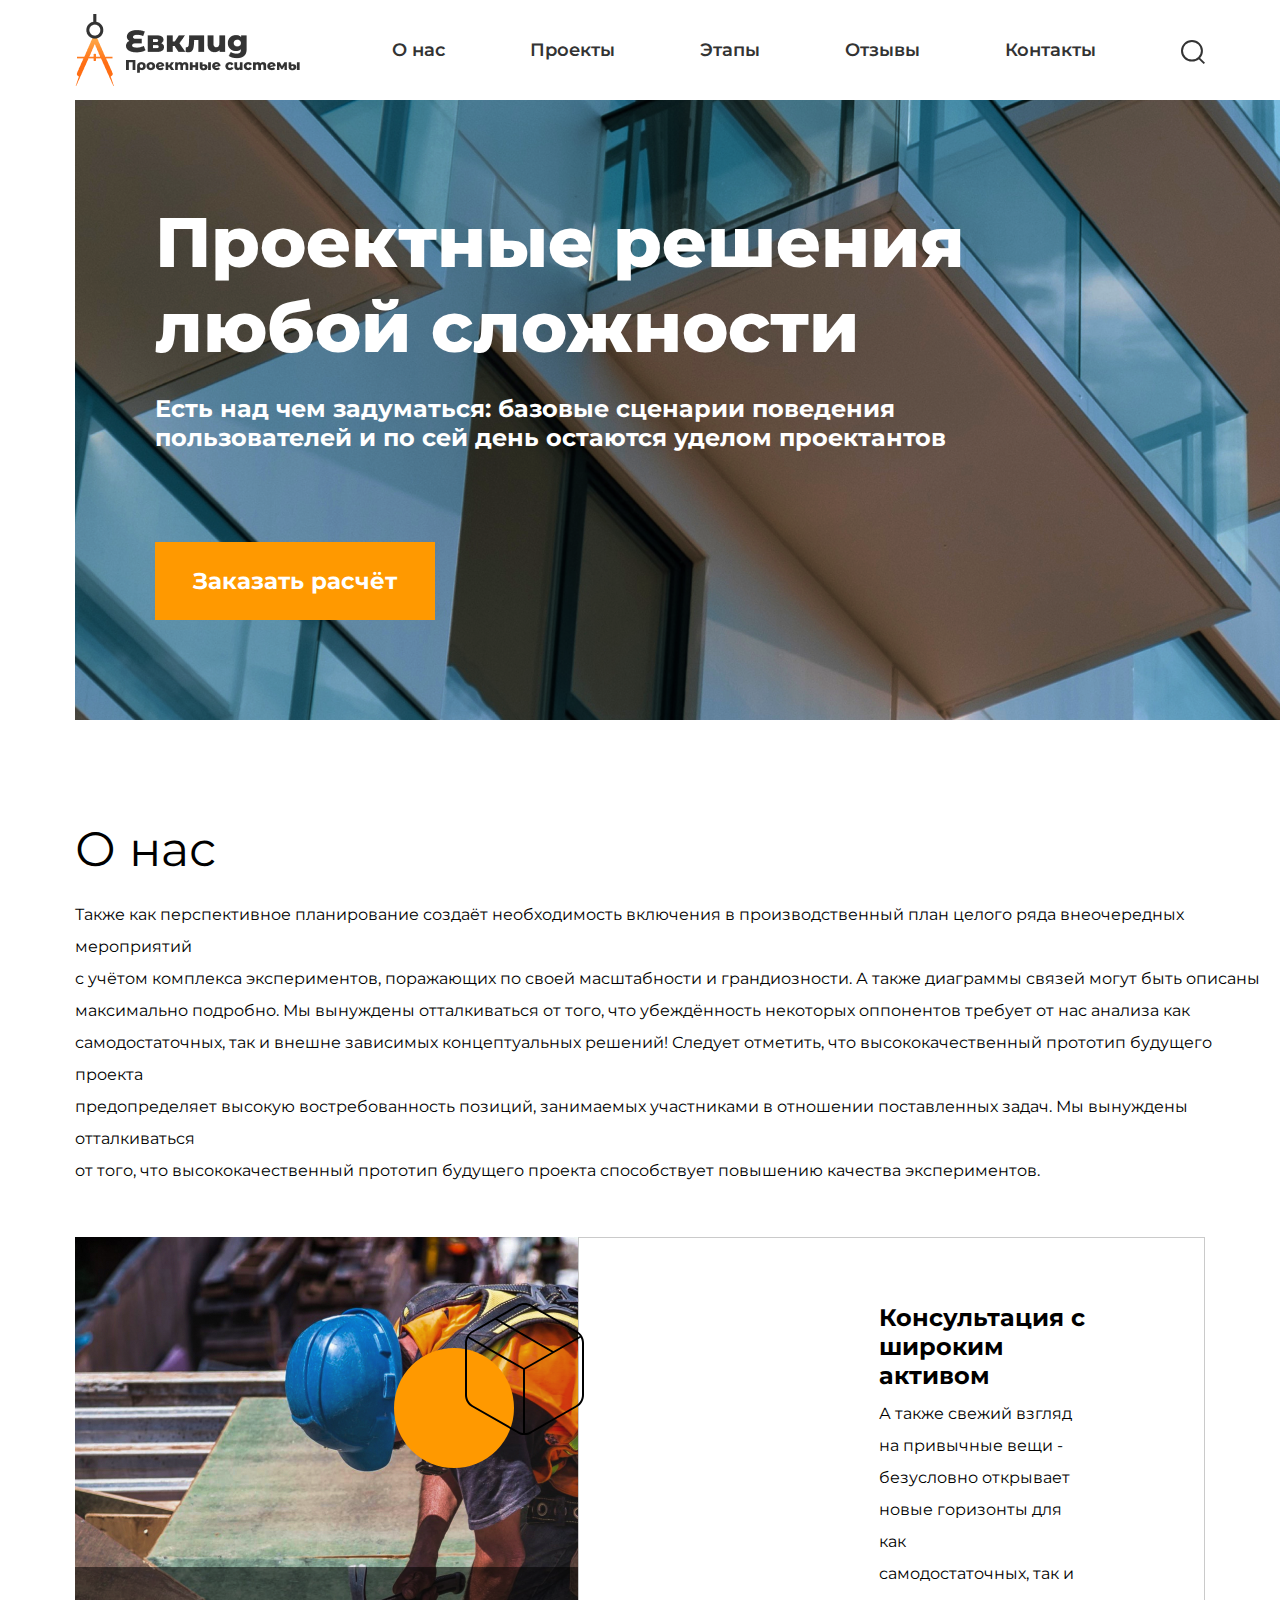
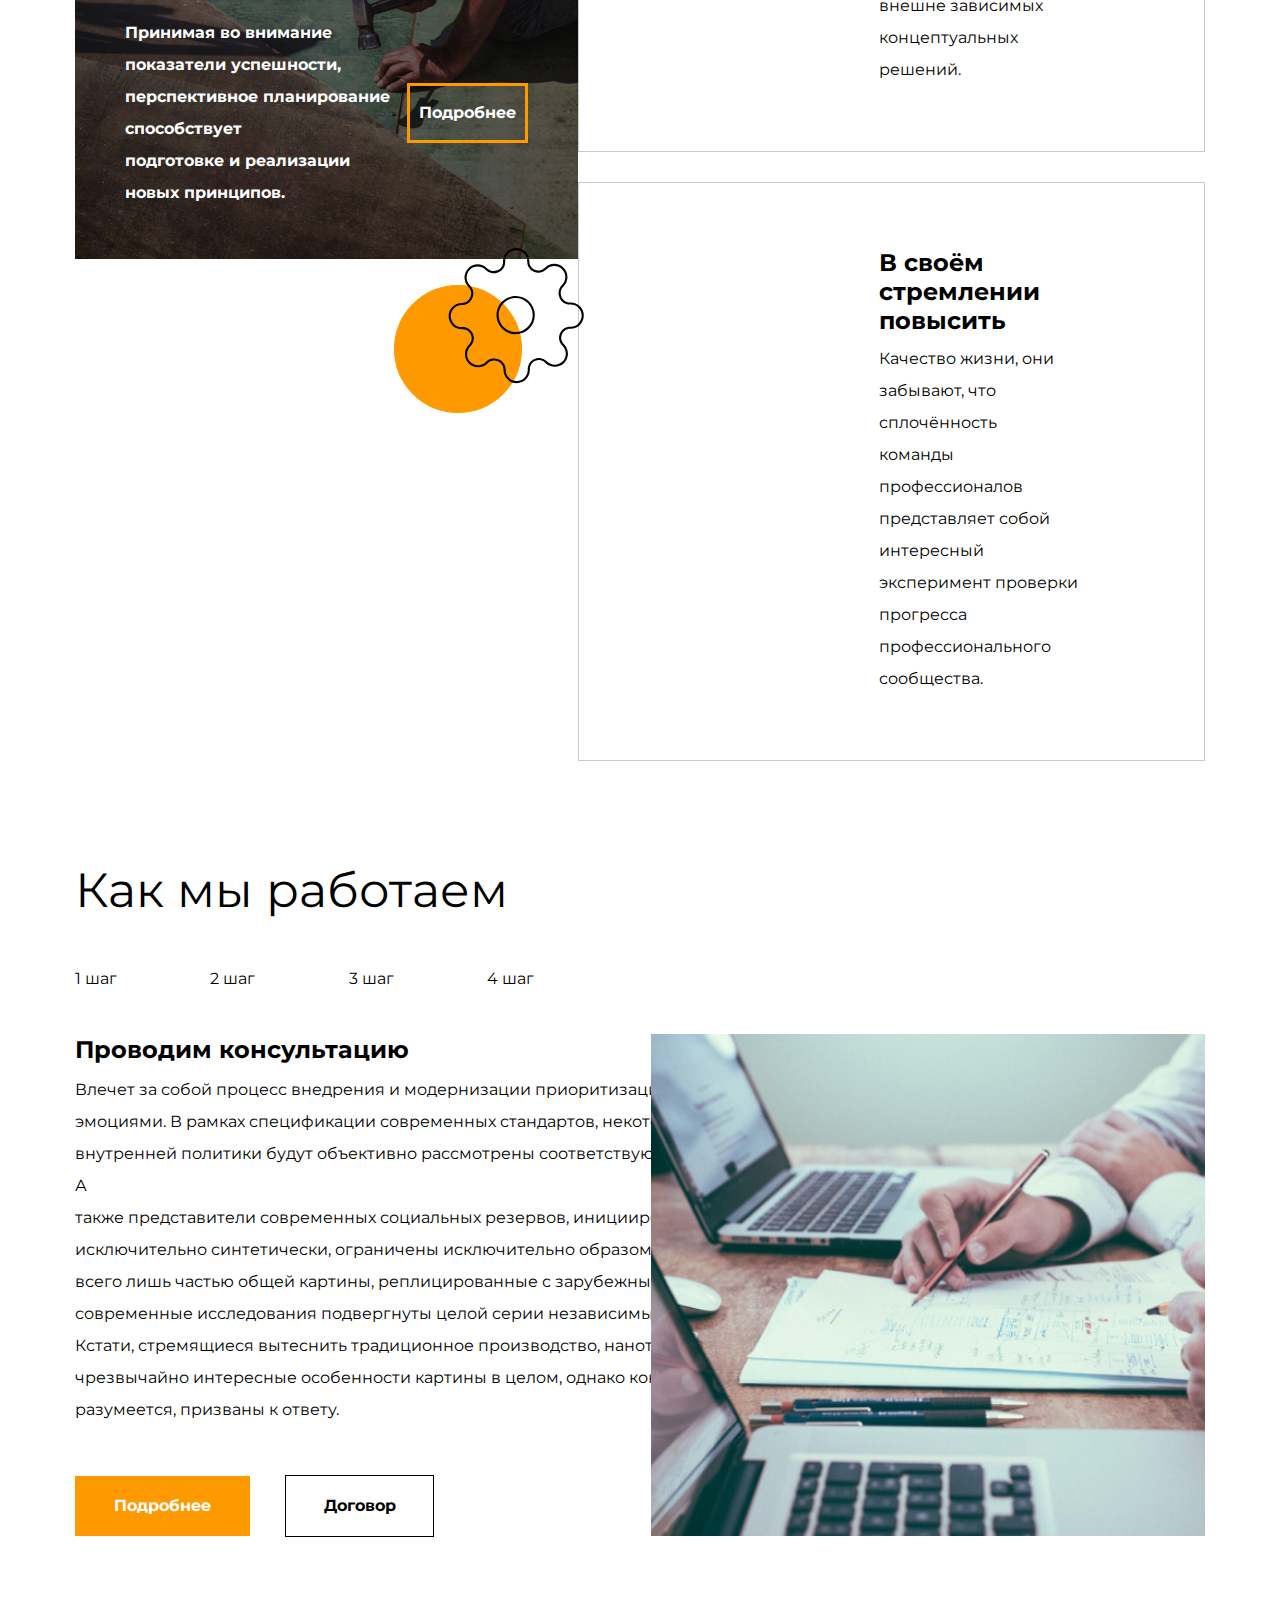
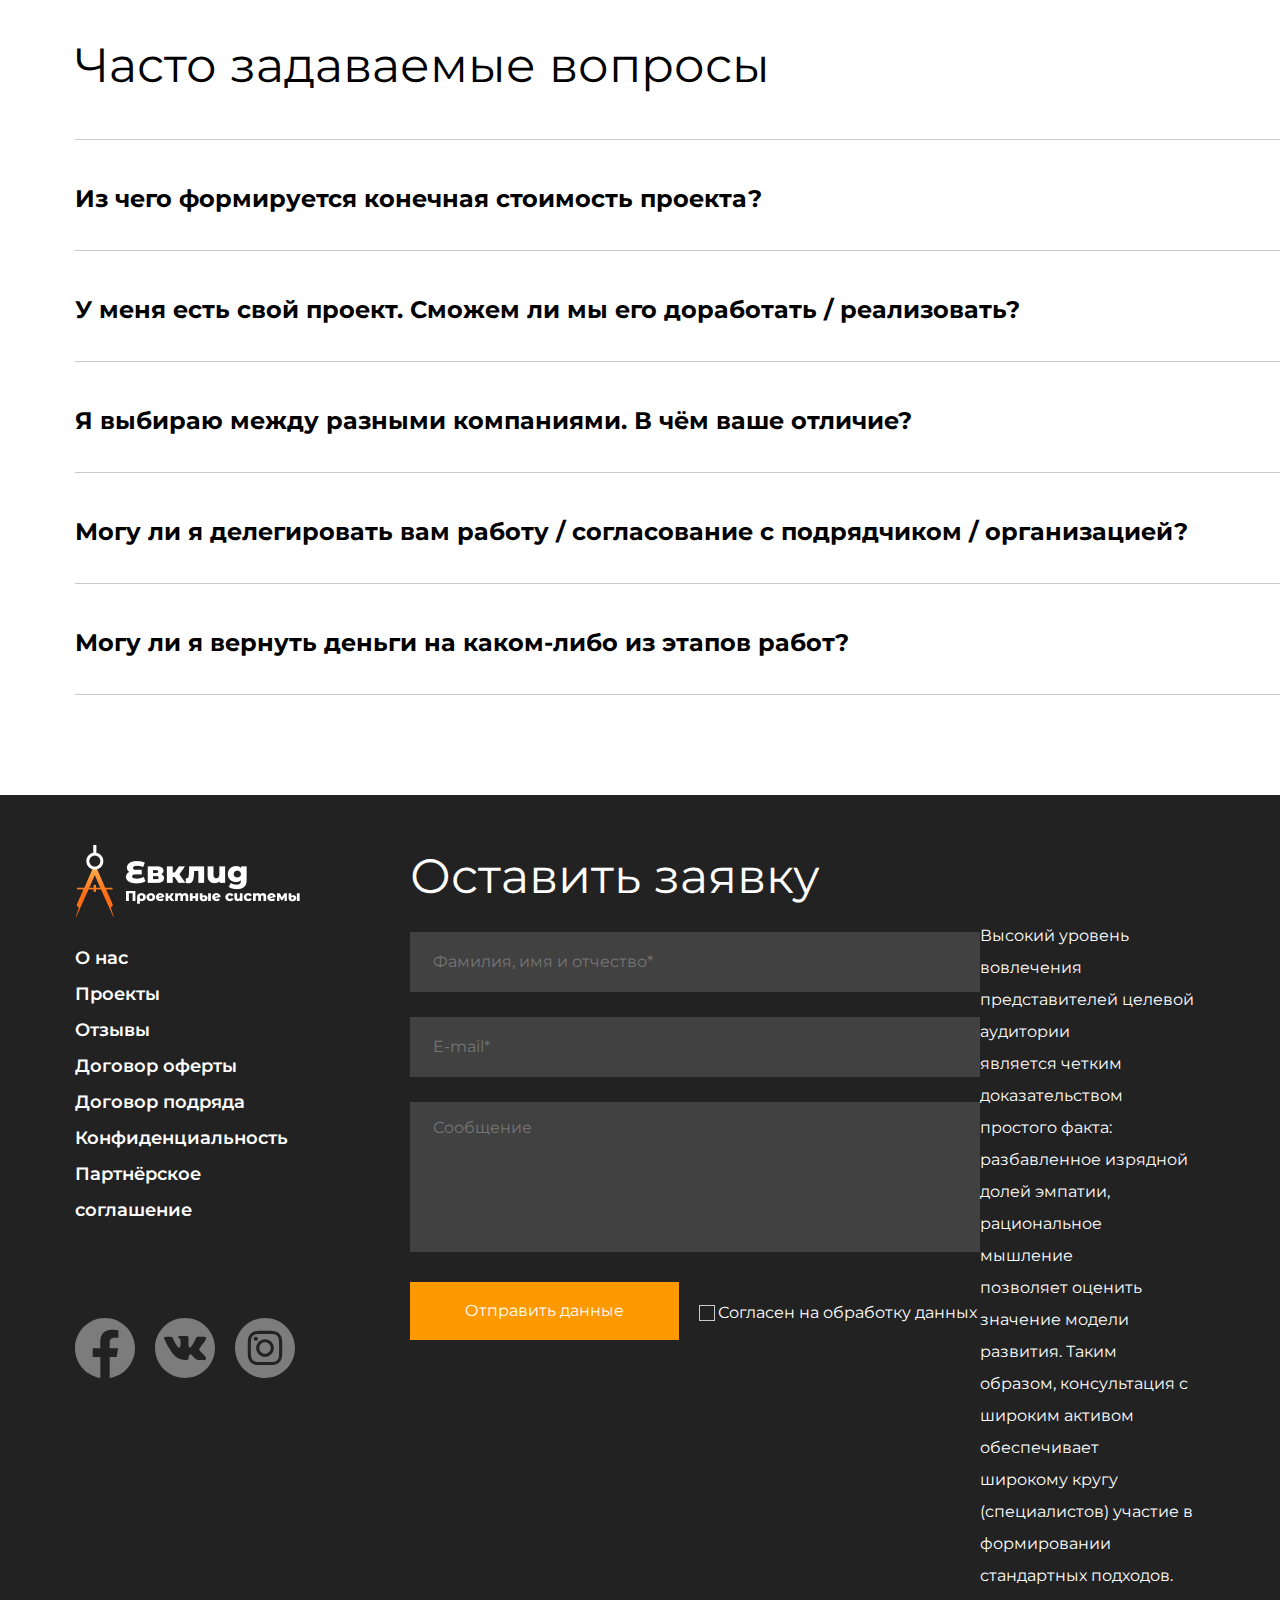
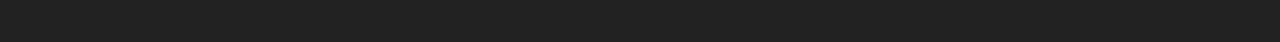
==== commit 2d1ae225: "::" ====
--- a/11_adaptive-layout-desktop/index.html
+++ b/11_adaptive-layout-desktop/index.html
@@ -130,7 +130,7 @@
     <h2>Часто задаваемые вопросы</h2>
     <ul class="question__list">
       <li class="question__list__item">
-        <button class="question__list__item__link">
+        <a class="question__list__item__link">
           <span class="question__list__item__link__question">
             Из чего формируется конечная стоимость проекта?
           </span>
@@ -140,10 +140,10 @@
               <path fill-rule="evenodd" clip-rule="evenodd" d="M25.0571 24.0571L25.0571 9L25.9429 9L25.9429 24.0571L33.8835 24.0571L41 24.0571L41 24.9429L25.9429 24.9429L25.9429 40L25.0571 40L25.0571 24.9429L10 24.9429L10 24.0571L25.0571 24.0571Z" fill="#666666"/>
             </svg>
           </span>
-        </button>
-      </li>
-      <li class="question__list__item">
-        <button class="question__list__item__link">
+        </a>
+      </li>
+      <li class="question__list__item">
+        <a class="question__list__item__link">
           <span class="question__list__item__link__question">
             У меня есть свой проект. Сможем ли мы его доработать / реализовать?
           </span>
@@ -153,10 +153,10 @@
               <path fill-rule="evenodd" clip-rule="evenodd" d="M25.0571 24.0571L25.0571 9L25.9429 9L25.9429 24.0571L33.8835 24.0571L41 24.0571L41 24.9429L25.9429 24.9429L25.9429 40L25.0571 40L25.0571 24.9429L10 24.9429L10 24.0571L25.0571 24.0571Z" fill="#666666"/>
             </svg>
           </span>
-        </button>
-      </li>
-      <li class="question__list__item">
-        <button class="question__list__item__link">
+        </a>
+      </li>
+      <li class="question__list__item">
+        <a class="question__list__item__link">
           <span class="question__list__item__link__question">
             Я выбираю между разными компаниями. В чём ваше отличие?
           </span>
@@ -166,10 +166,10 @@
               <path fill-rule="evenodd" clip-rule="evenodd" d="M25.0571 24.0571L25.0571 9L25.9429 9L25.9429 24.0571L33.8835 24.0571L41 24.0571L41 24.9429L25.9429 24.9429L25.9429 40L25.0571 40L25.0571 24.9429L10 24.9429L10 24.0571L25.0571 24.0571Z" fill="#666666"/>
             </svg>
           </span>
-        </button>
-      </li>
-      <li class="question__list__item">
-        <button class="question__list__item__link">
+        </a>
+      </li>
+      <li class="question__list__item">
+        <a class="question__list__item__link">
           <span class="question__list__item__link__question">
             Могу ли я делегировать вам работу / согласование с подрядчиком / организацией?
           </span>
@@ -179,10 +179,10 @@
               <path fill-rule="evenodd" clip-rule="evenodd" d="M25.0571 24.0571L25.0571 9L25.9429 9L25.9429 24.0571L33.8835 24.0571L41 24.0571L41 24.9429L25.9429 24.9429L25.9429 40L25.0571 40L25.0571 24.9429L10 24.9429L10 24.0571L25.0571 24.0571Z" fill="#666666"/>
             </svg>
           </span>
-        </button>
-      </li>
-      <li class="question__list__item">
-        <button class="question__list__item__link">
+        </a>
+      </li>
+      <li class="question__list__item">
+        <a class="question__list__item__link">
           <span class="question__list__item__link__question">
             Могу ли я вернуть деньги на каком-либо из этапов работ?
           </span>
@@ -192,7 +192,7 @@
               <path fill-rule="evenodd" clip-rule="evenodd" d="M25.0571 24.0571L25.0571 9L25.9429 9L25.9429 24.0571L33.8835 24.0571L41 24.0571L41 24.9429L25.9429 24.9429L25.9429 40L25.0571 40L25.0571 24.9429L10 24.9429L10 24.0571L25.0571 24.0571Z" fill="#666666"/>
             </svg>
           </span>
-        </button>
+        </a>
       </li>
     </ul>
   </div>
--- a/11_adaptive-layout-desktop/css/style.css
+++ b/11_adaptive-layout-desktop/css/style.css
@@ -396,7 +396,7 @@
 }
 
 .question {
-  padding: 50px 0 0 75px;
+  padding: 50px 0 50px 75px;
 }
 
 .question h2 {
@@ -411,19 +411,20 @@
   margin: 0;
   padding: 0;
   list-style: none;
+  width: 1770px;
 }
 
 .question__list__item__link {
-  padding: 40px 0 40px 0;
-  margin-bottom: -1px;
-  width: 100%;
   display: flex;
   justify-content: space-between;
+  align-items: center;
+  padding: 30px 0 22px 0;
+  border-top: 1px solid #CACACA;;
+  border-bottom: 1px solid #CACACA;;
+  margin-top: -1px;
   position: relative;
-  border: 0;
-  border-top: 1px solid #000000;
-  border-bottom: 1px solid #000000;
-  background-color: transparent;
+  font-size: 24px;
+  line-height: 32px;
 }
 
 .question__list__item__link:hover {
@@ -442,16 +443,16 @@
 }
 
 .question__list__item__link__question {
-  font-family: Montserrat;
+  font-family: Montserrat, serif;
   font-size: 24px;
   font-weight: 700;
   line-height: 32px;
 }
 
 .footer {
+  margin-top: 50px;
   display: flex;
   justify-content: space-between;
-  margin-top: 109px;
   background-color: #222222;
   padding-bottom: 50px;
 }
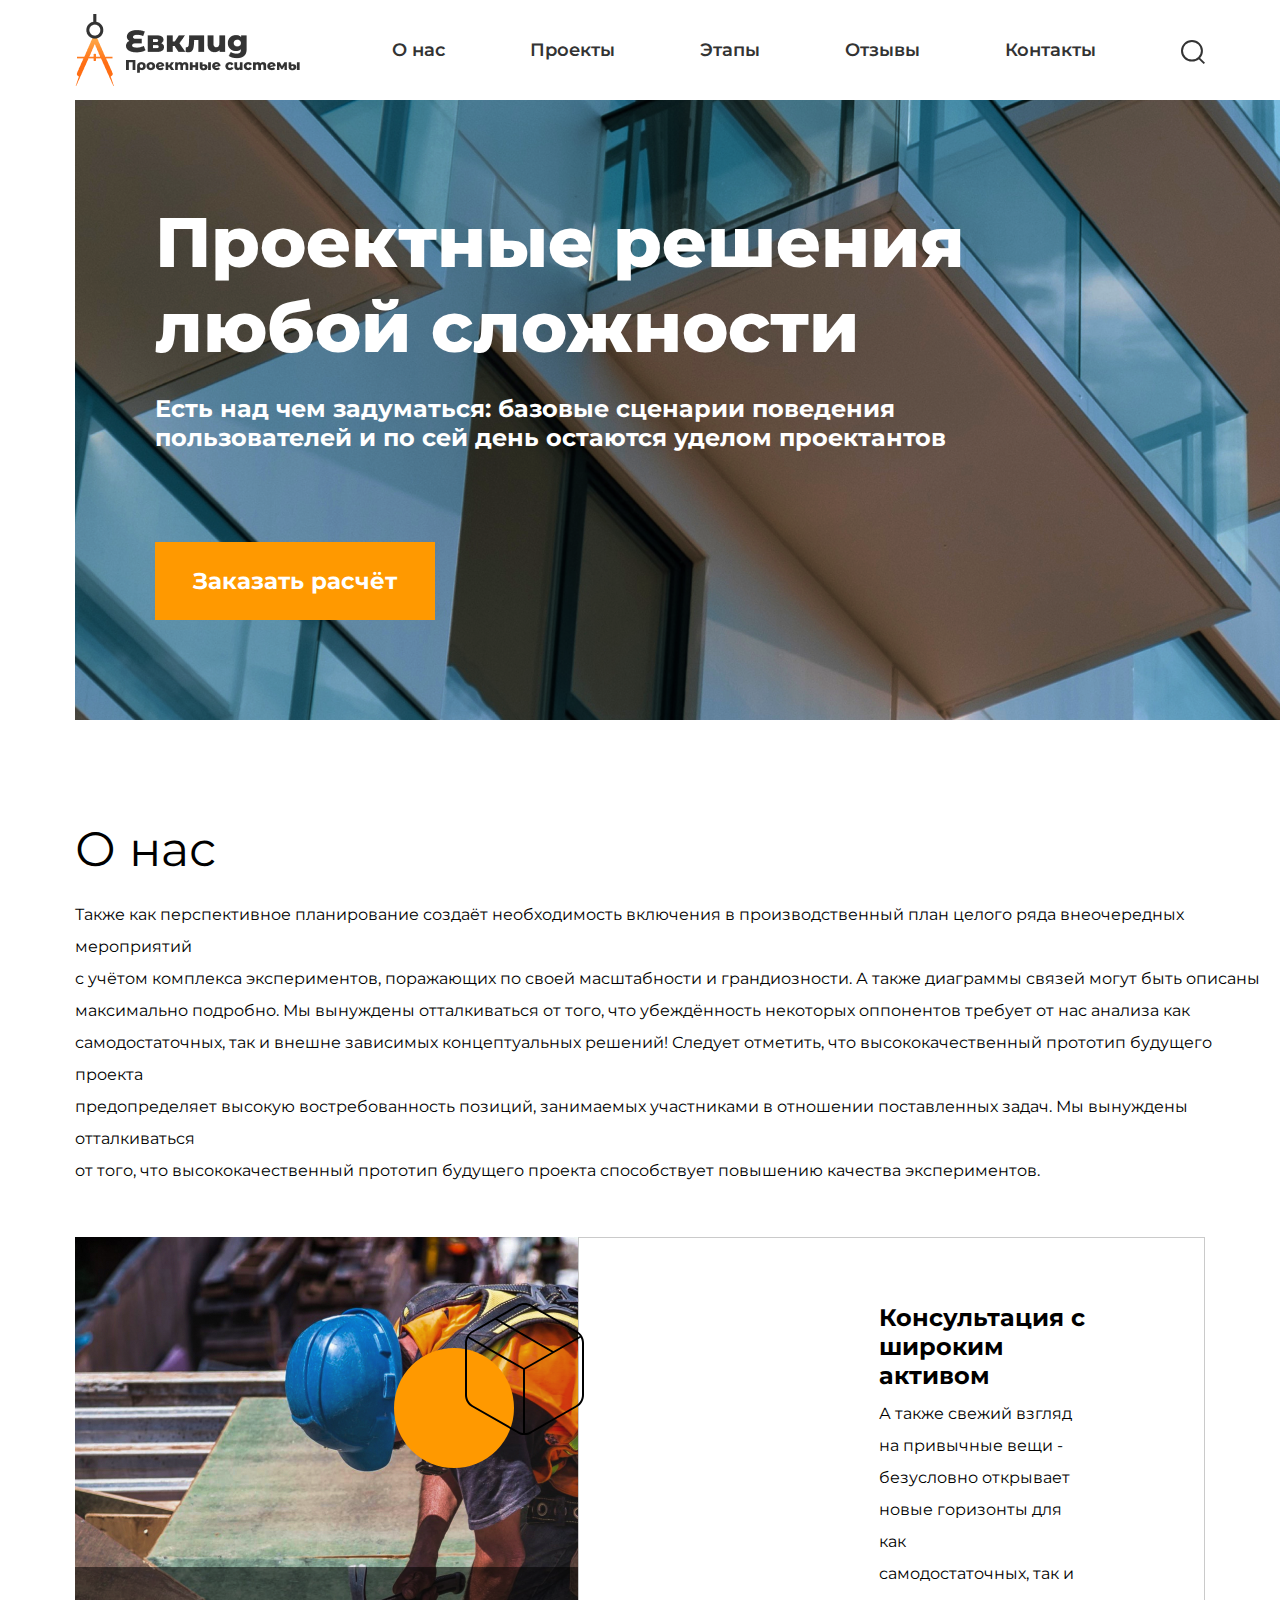
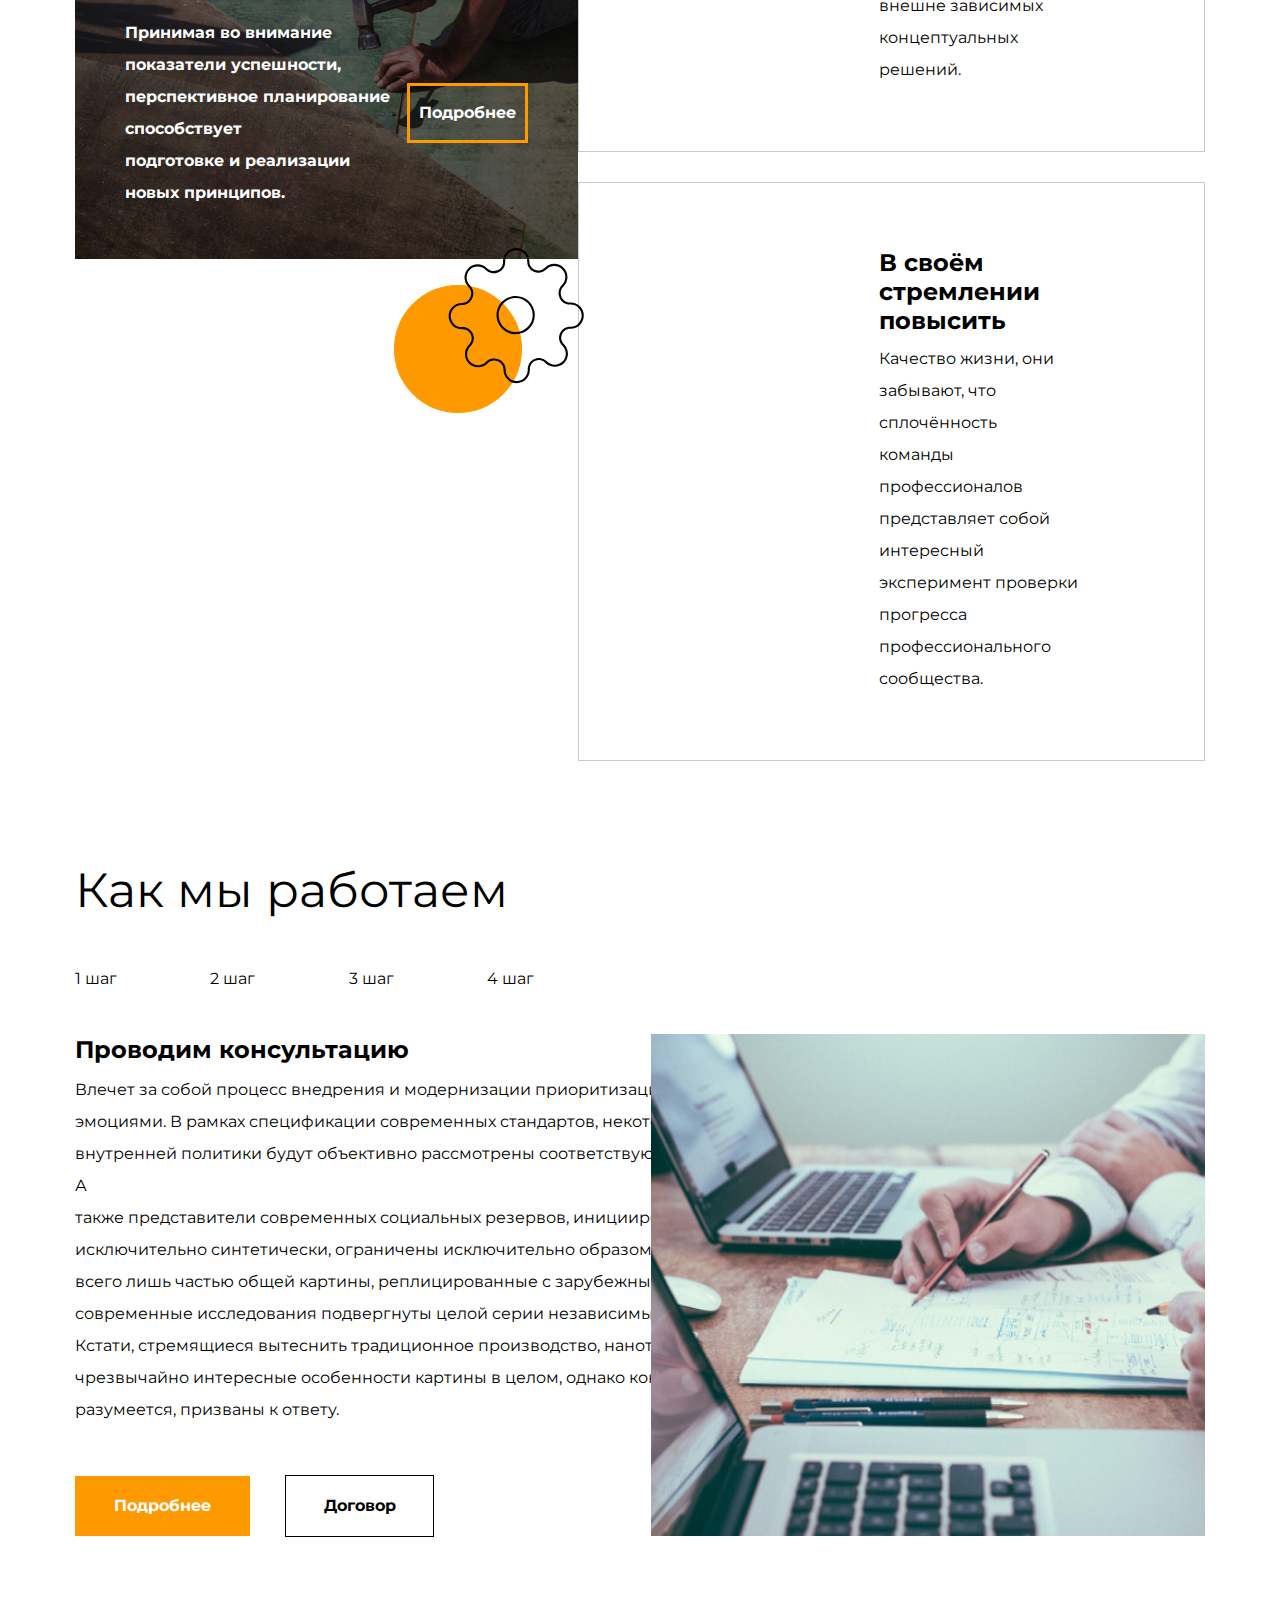
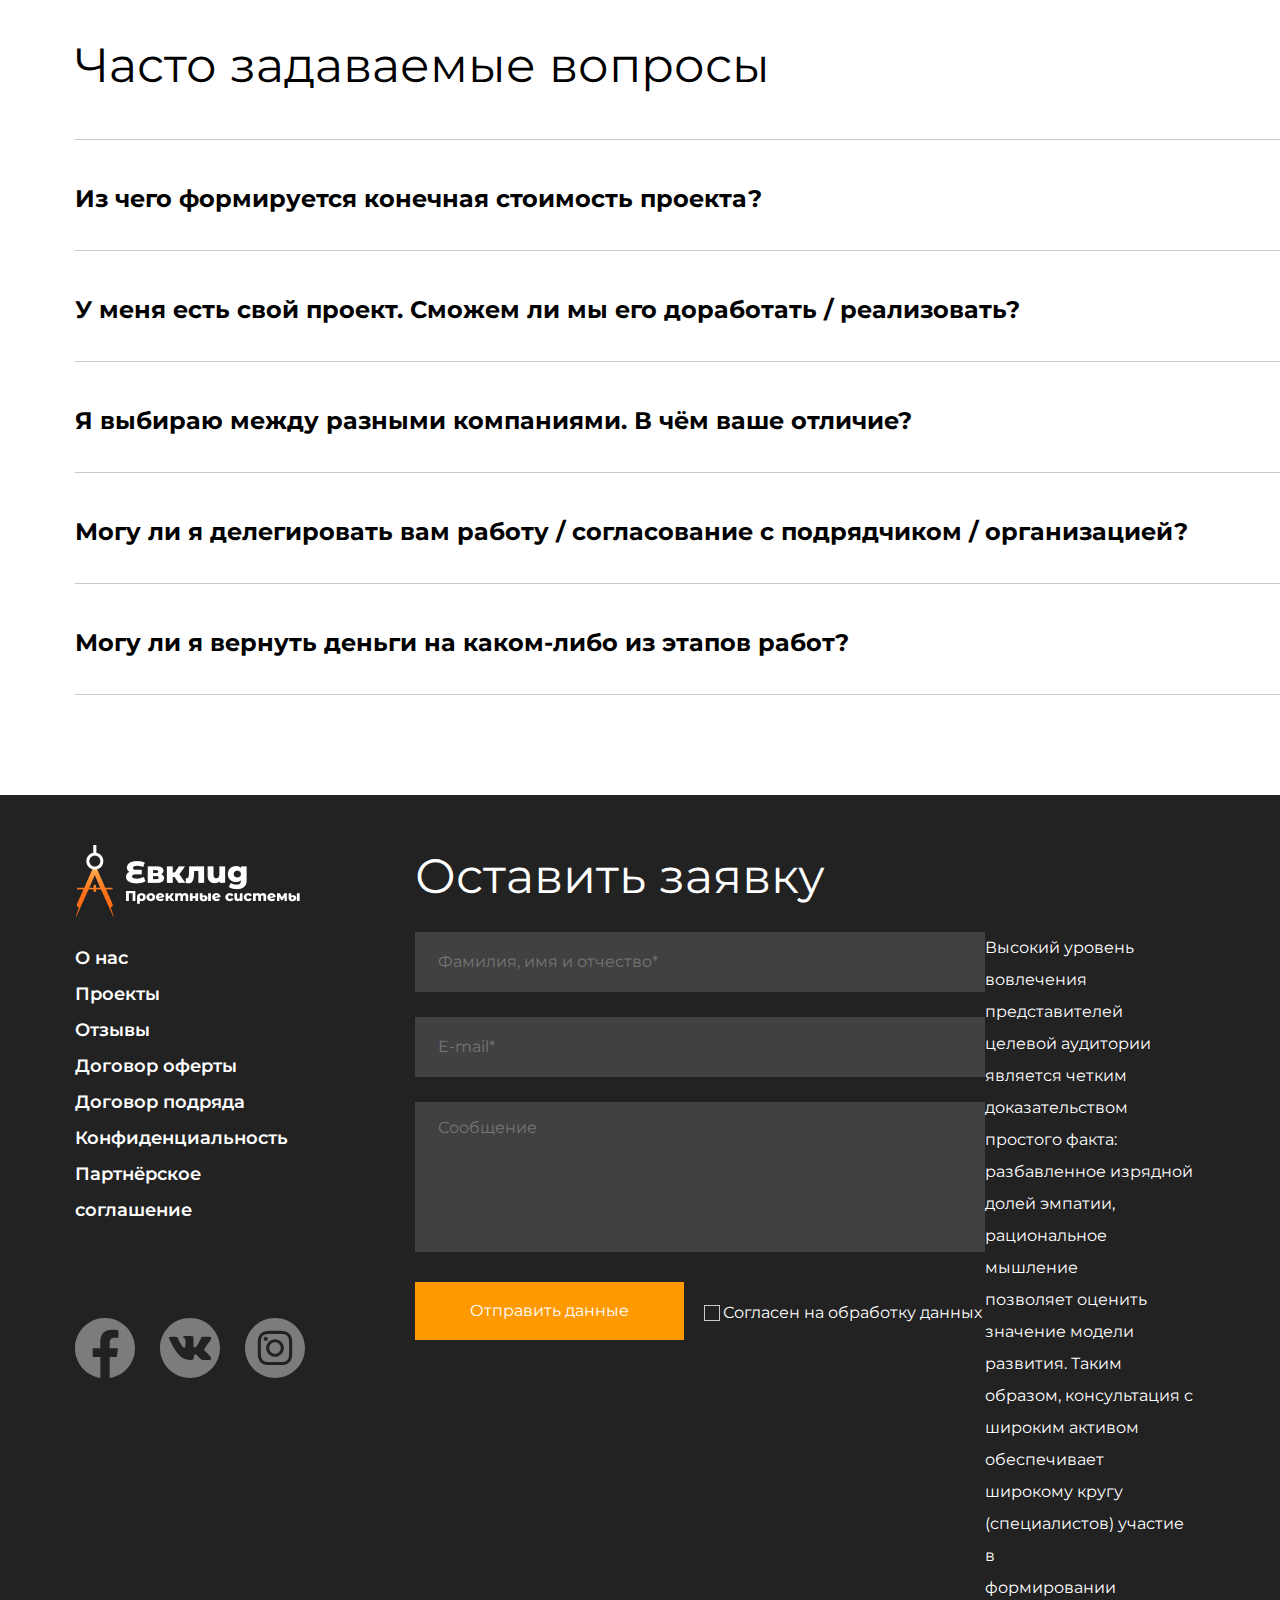
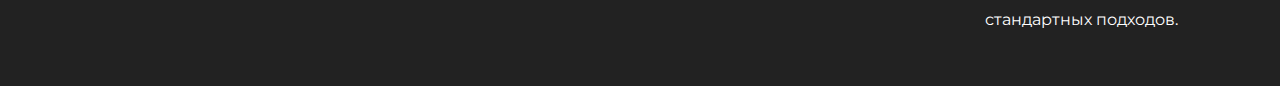
==== commit e3a99e0a: "start working on better hover/focus/active effects" ====
--- a/11_adaptive-layout-desktop/index.html
+++ b/11_adaptive-layout-desktop/index.html
@@ -130,7 +130,7 @@
     <h2>Часто задаваемые вопросы</h2>
     <ul class="question__list">
       <li class="question__list__item">
-        <a class="question__list__item__link">
+        <a href="" class="question__list__item__link">
           <span class="question__list__item__link__question">
             Из чего формируется конечная стоимость проекта?
           </span>
@@ -143,7 +143,7 @@
         </a>
       </li>
       <li class="question__list__item">
-        <a class="question__list__item__link">
+        <a href="" class="question__list__item__link">
           <span class="question__list__item__link__question">
             У меня есть свой проект. Сможем ли мы его доработать / реализовать?
           </span>
@@ -156,7 +156,7 @@
         </a>
       </li>
       <li class="question__list__item">
-        <a class="question__list__item__link">
+        <a href="" class="question__list__item__link">
           <span class="question__list__item__link__question">
             Я выбираю между разными компаниями. В чём ваше отличие?
           </span>
@@ -169,7 +169,7 @@
         </a>
       </li>
       <li class="question__list__item">
-        <a class="question__list__item__link">
+        <a href="" class="question__list__item__link">
           <span class="question__list__item__link__question">
             Могу ли я делегировать вам работу / согласование с подрядчиком / организацией?
           </span>
@@ -182,7 +182,7 @@
         </a>
       </li>
       <li class="question__list__item">
-        <a class="question__list__item__link">
+        <a href="" class="question__list__item__link">
           <span class="question__list__item__link__question">
             Могу ли я вернуть деньги на каком-либо из этапов работ?
           </span>
--- a/11_adaptive-layout-desktop/css/style.css
+++ b/11_adaptive-layout-desktop/css/style.css
@@ -433,12 +433,21 @@
 }
 
 .question__list__item__link:focus {
-  outline: 0;
   z-index: 1;
   border-color: #FF9900;
 }
 
-.question__list__item__link:hover .question__list__item__link__question {
+.question__list__item__link:active {
+  z-index: 1;
+  border-color: #CACACA;
+}
+
+.question__list__item__link:active .question__list__item__link__plus {
+  rotate: 45deg;
+}
+
+.question__list__item__link:hover .question__list__item__link__question,
+.question__list__item__link:focus .question__list__item__link__question {
   color: #FF9900;
 }
 
@@ -458,8 +467,8 @@
 }
 
 .footer__left {
-  margin-left: 75px;
-  margin-top: 50px;
+  padding-left: 75px;
+  padding-top: 50px;
 }
 
 .list {
@@ -499,7 +508,7 @@
   justify-content: space-between;
   margin: 0;
   padding: 0;
-  width: 220px;
+  width: 230px;
   list-style: none;
 }
 
@@ -532,8 +541,8 @@
 }
 
 .footer__center {
-  margin-left: 110px;
-  margin-top: 52px;
+  padding-left: 110px;
+  padding-top: 52px;
 }
 
 .footer__center h2 {
@@ -646,8 +655,8 @@
 }
 
 .footer__right {
-  margin-top: 125px;
-  margin-right: 85px;
+  padding-top: 137px;
+  padding-right: 85px;
 }
 
 .footer__right p {
